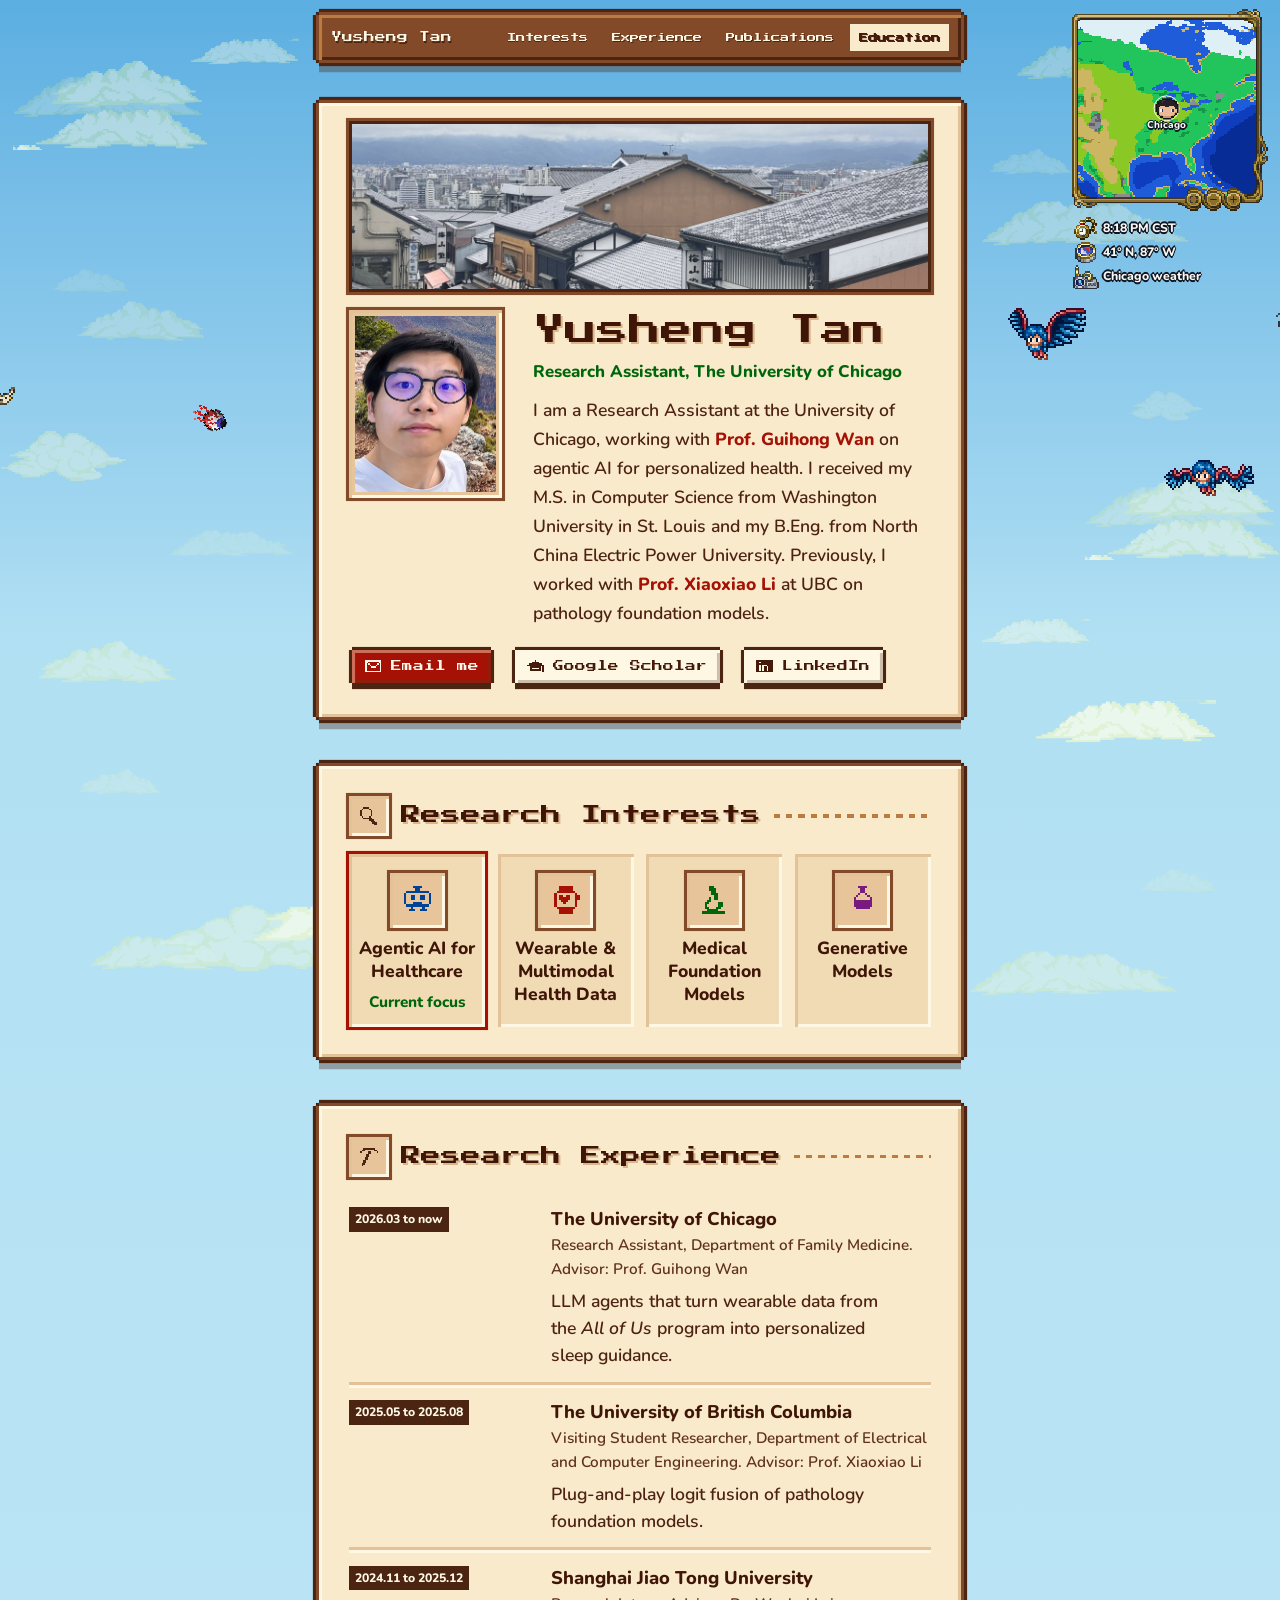
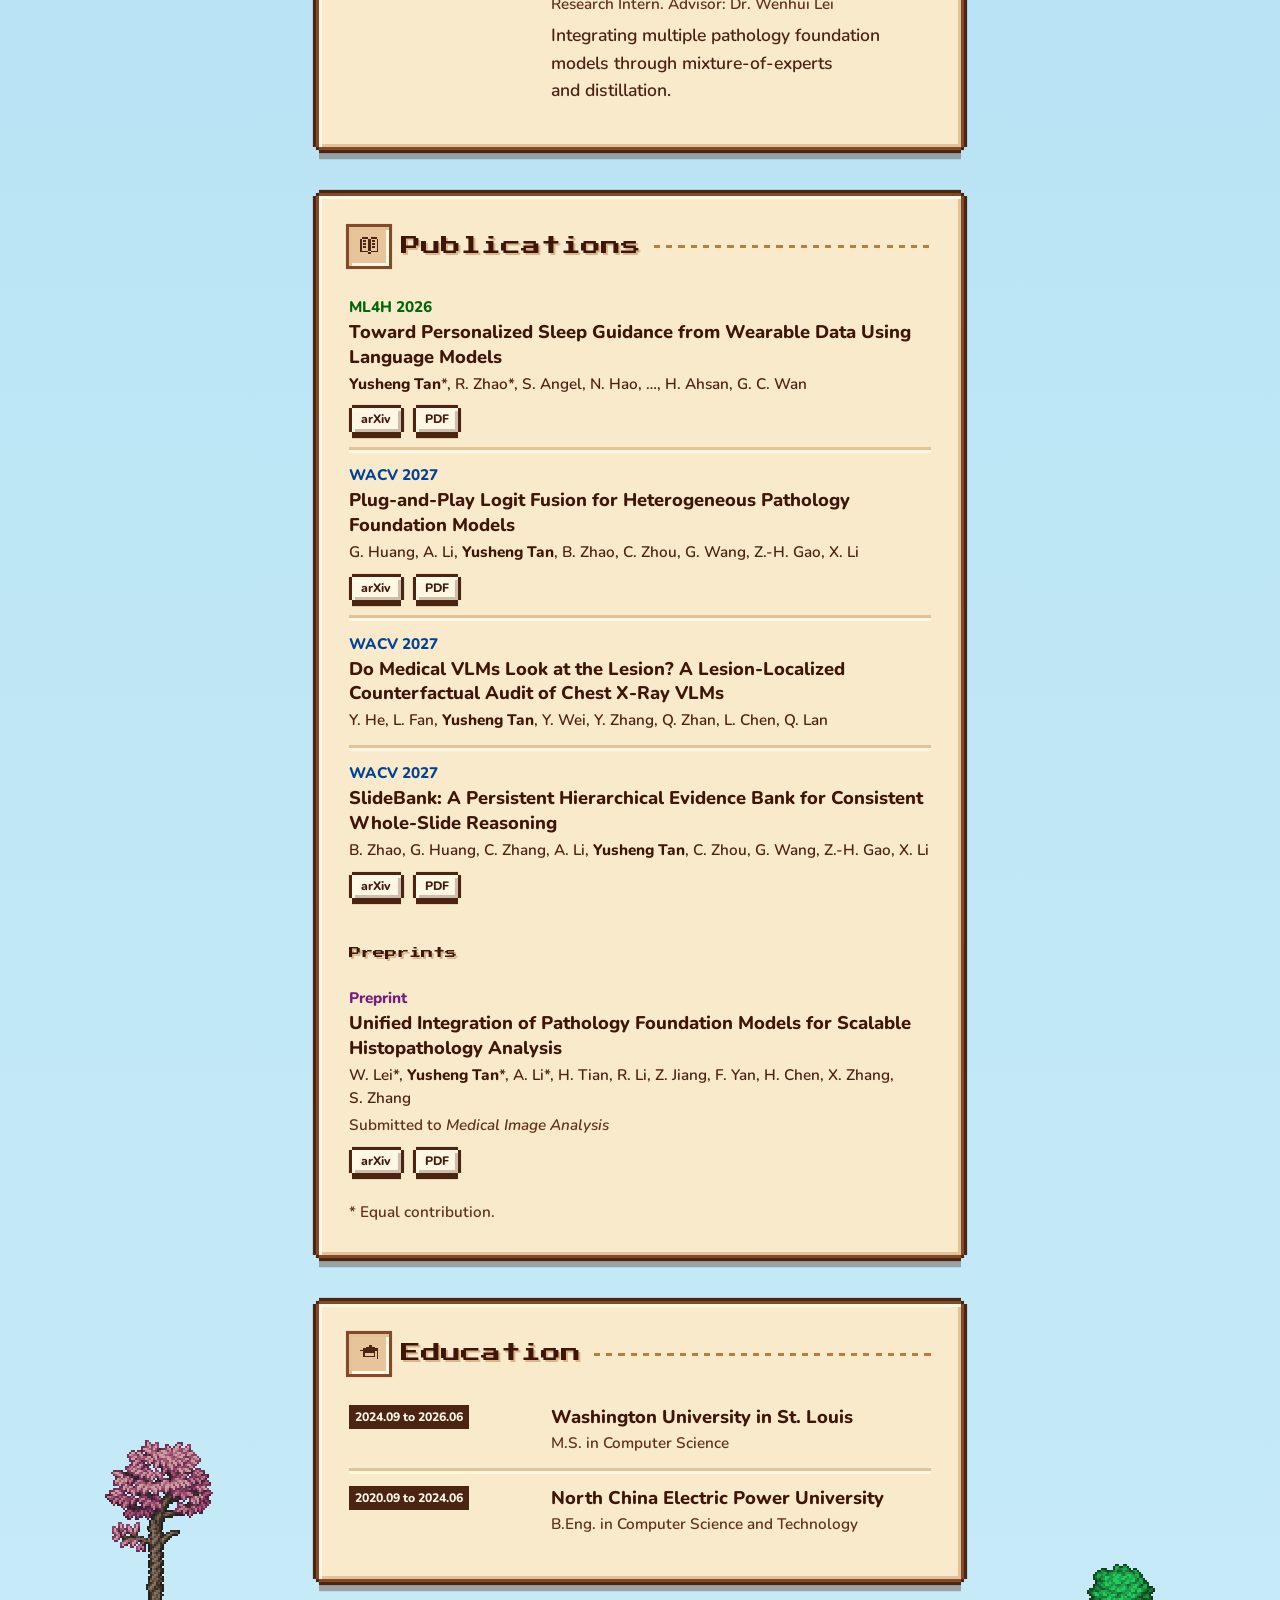
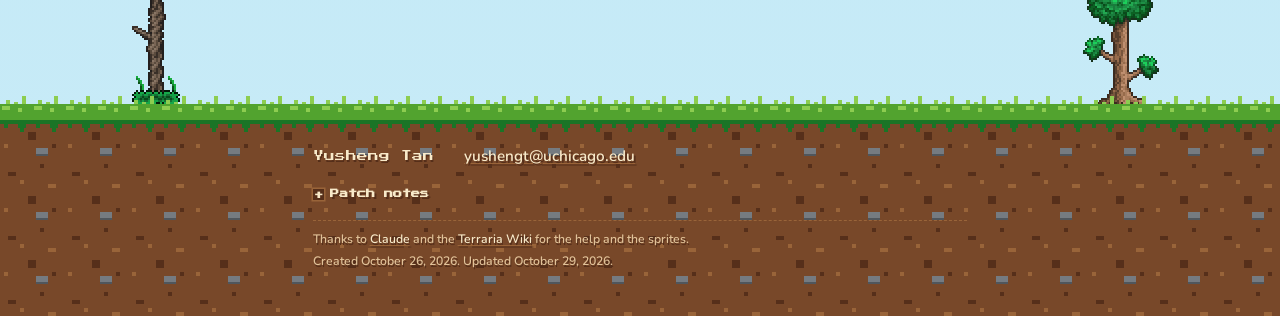
==== index.html @ c88e7954 "Footer: remove the quote Co-Authored-By: Claude Opus 5.5 <noreply@anthropic.com>" ====
<!doctype html>
<html lang="en">
<head>
<meta charset="utf-8">
<meta name="viewport" content="width=device-width, initial-scale=1">
<title>Yusheng Tan</title>
<meta name="description" content="Yusheng Tan builds language-model agents that turn wearable data into personal health guidance.">
<link rel="icon" href="favicon.png">
<link rel="preconnect" href="https://fonts.googleapis.com">
<link rel="preconnect" href="https://fonts.gstatic.com" crossorigin>
<link rel="stylesheet" href="https://fonts.googleapis.com/css2?family=Nunito:ital,wght@0,400;0,600;0,700;0,800;1,400&family=Press+Start+2P&display=swap">
<link rel="stylesheet" href="style.css?v=82b4104c">
<script>
// On desktop the whole page scales with the window so the panels always take about 55% of its
// width, with sky either side. The scale follows the window's real width, not the browser
// zoom: zooming in or out (or Cmd+0) leaves the page looking the same as at 25%. A floor keeps
// body text at least 14 screen pixels on very narrow windows.
(() => {
  const set = () => {
    const w = innerWidth;
    const f = Math.max(0.1, (outerWidth || w) / w);    // the browser zoom, near enough
    const z = w < 768 ? 1 : Math.min(4, Math.max(0.55 * w / 920, 14 / (23 * f)));
    document.documentElement.style.setProperty('--zoom', z.toFixed(3));
  };
  set();
  addEventListener('resize', set);
})();
</script>
</head>
<body>

<div class="sky" aria-hidden="true">
  <img class="cloud far cloud-1" src="img/critters/cloud-3.png?v=4774bd37" width="181" height="44" alt="">
  <img class="cloud far cloud-2" src="img/critters/cloud-6.png?v=4774bd37" width="139" height="44" alt="">
  <img class="cloud far cloud-3" src="img/critters/cloud-1.png?v=4774bd37" width="128" height="42" alt="">
  <img class="cloud far cloud-4" src="img/critters/cloud-5.png?v=4774bd37" width="127" height="52" alt="">
  <img class="cloud far cloud-5" src="img/critters/cloud-4.png?v=4774bd37" width="209" height="47" alt="">
  <img class="cloud far cloud-6" src="img/critters/cloud-3.png?v=4774bd37" width="181" height="44" alt="">
  <img class="cloud far cloud-7" src="img/critters/cloud-6.png?v=4774bd37" width="139" height="44" alt="">
  <img class="cloud far cloud-8" src="img/critters/cloud-1.png?v=4774bd37" width="128" height="42" alt="">
  <img class="cloud near cloud-9" src="img/critters/cloud-2.png?v=4774bd37" width="195" height="90" alt="">
  <img class="cloud near cloud-10" src="img/critters/cloud-7.png?v=4774bd37" width="238" height="72" alt="">
  <img class="cloud near cloud-11" src="img/critters/cloud-4.png?v=4774bd37" width="209" height="47" alt="">
  <img class="cloud near cloud-12" src="img/critters/cloud-1.png?v=4774bd37" width="128" height="42" alt="">
  <img class="cloud near cloud-13" src="img/critters/cloud-5.png?v=4774bd37" width="127" height="52" alt="">
  <img class="cloud near cloud-14" src="img/critters/cloud-2.png?v=4774bd37" width="195" height="90" alt="">
  <img class="cloud near cloud-15" src="img/critters/cloud-6.png?v=4774bd37" width="139" height="44" alt="">
  <img class="cloud near cloud-16" src="img/critters/cloud-3.png?v=4774bd37" width="181" height="44" alt="">
  <img class="cloud near cloud-17" src="img/critters/cloud-7.png?v=4774bd37" width="238" height="72" alt="">
  <img class="cloud near cloud-18" src="img/critters/cloud-4.png?v=4774bd37" width="209" height="47" alt="">
  <img class="tree" src="img/critters/tree-1.png?v=4774bd37" width="108" height="266" alt="" hidden>
  <img class="tree" src="img/critters/tree-2.png?v=4774bd37" width="76" height="142" alt="" hidden>
  <img class="tree" src="img/critters/tree-3.png?v=4774bd37" width="88" height="430" alt="" hidden>
</div>

<canvas class="sky-critters" aria-hidden="true"></canvas>

<header class="hud container">
  <div class="plank">
    <a class="wordmark" href="#">Yusheng Tan</a>
    <nav aria-label="Sections">
      <a href="#research">Interests</a>
      <a href="#experience">Experience</a>
      <a href="#papers">Publications</a>
      <a href="#education">Education</a>
    </nav>
  </div>
</header>

<aside class="status" aria-label="Status, as in Terraria">
  <div class="minimap" data-zoom="2">
    <div class="map-window">
      <div class="map-world">
        <img class="map-tiles" src="img/hud/world.png?v=4774bd37" width="900" height="360" alt="A world map drawn like Terraria's, with Yusheng's head over Chicago">
      </div>
      <span class="map-me"><span class="map-ping" aria-hidden="true"></span><img src="img/hud/head.png?v=4774bd37" width="15" height="14" alt=""><span class="map-name">Chicago</span></span>
    </div>
    <button class="map-open" type="button" aria-haspopup="dialog" aria-label="Open the world map"></button>
    <img class="map-frame" src="img/hud/frame.png?v=4774bd37" width="256" height="264" alt="">
    <button class="map-btn" type="button" data-map="reset" aria-label="Center the map on Chicago"></button>
    <button class="map-btn" type="button" data-map="out" aria-label="Zoom the map out"></button>
    <button class="map-btn" type="button" data-map="in" aria-label="Zoom the map in"></button>
  </div>
  <ul class="info">
      <li><img src="img/hud/watch.png?v=4774bd37" width="30" height="30" alt="Gold Watch"><span data-info="time">Time</span></li>
      <li><img src="img/hud/compass.png?v=4774bd37" width="28" height="28" alt="Compass"><span data-info="place">41° N, 87° W</span></li>
      <li><img src="img/hud/weather-radio.png?v=4774bd37" width="34" height="32" alt="Weather Radio"><span data-info="weather">Chicago weather</span></li>
  </ul>
</aside>

<dialog class="worldmap" aria-label="World map" data-counter="https://count.yushengtan.dpdns.org https://visitor-map.yusheng-tan.workers.dev">
  <div class="wm-view">
    <div class="wm-world"><img src="img/hud/world.png?v=4774bd37" width="900" height="360" draggable="false" alt="The whole world drawn like Terraria's map, with Yusheng's head over Chicago"></div>
    <div class="wm-places"></div>
    <span class="wm-me"><span class="map-ping" aria-hidden="true"></span><img src="img/hud/head.png?v=4774bd37" width="15" height="14" alt="" draggable="false"><span class="map-name">Chicago</span></span>
  </div>
  <p class="wm-total" hidden></p>
  <p class="wm-hint">Scroll or pinch to zoom, drag to move, Esc to close</p>
  <button class="px-btn wm-close" type="button" autofocus>Close</button>
</dialog>

<main class="container">
  <section class="panel hero" aria-labelledby="name">
    <figure class="window">
      <picture>
        <source media="(max-width: 48rem)" srcset="img/kyoto-narrow.jpg" width="1200" height="600">
        <img src="img/kyoto-wide.jpg" width="2400" height="800" alt="Grey tiled rooftops on the slope below Kiyomizu-dera, Kyoto, with the city and clouded mountains behind.">
      </picture>
    </figure>
    <div class="intro">
      <div class="slot slot-portrait">
        <img src="img/avatar.jpg" width="564" height="706" alt="Portrait of Yusheng Tan at Desert View on the South Rim of the Grand Canyon.">
      </div>
      <div class="intro-text">
        <h1 id="name">Yusheng Tan</h1>
        <p class="role">Research Assistant, The University of Chicago</p>
        <p class="lede">I am a Research Assistant at the University of Chicago, working with <a href="https://cwanlab.github.io/">Prof. Guihong Wan</a> on agentic AI for personalized health. I received my M.S. in Computer Science from Washington University in St. Louis and my B.Eng. from North China Electric Power University. Previously, I worked with <a href="https://xxlya.github.io/">Prof. Xiaoxiao Li</a> at UBC on pathology foundation models.</p>
        <div class="actions">
          <a class="px-btn" href="mailto:yushengt@uchicago.edu"><svg class="px-icon" viewBox="0 0 11 8" width="22" height="16" aria-hidden="true" focusable="false" shape-rendering="crispEdges"><rect x="0" y="0" width="11" height="1"/><rect x="0" y="1" width="2" height="1"/><rect x="9" y="1" width="2" height="1"/><rect x="0" y="2" width="1" height="1"/><rect x="2" y="2" width="1" height="1"/><rect x="8" y="2" width="1" height="1"/><rect x="10" y="2" width="1" height="1"/><rect x="0" y="3" width="1" height="1"/><rect x="3" y="3" width="1" height="1"/><rect x="7" y="3" width="1" height="1"/><rect x="10" y="3" width="1" height="1"/><rect x="0" y="4" width="1" height="1"/><rect x="4" y="4" width="3" height="1"/><rect x="10" y="4" width="1" height="1"/><rect x="0" y="5" width="1" height="1"/><rect x="10" y="5" width="1" height="1"/><rect x="0" y="6" width="1" height="1"/><rect x="10" y="6" width="1" height="1"/><rect x="0" y="7" width="11" height="1"/></svg><span>Email me</span></a>
          <a class="px-btn px-btn-2" href="https://scholar.google.com/citations?user=hJhqXd8AAAAJ"><svg class="px-icon" viewBox="0 0 11 8" width="22" height="16" aria-hidden="true" focusable="false" shape-rendering="crispEdges"><rect x="5" y="0" width="1" height="1"/><rect x="3" y="1" width="5" height="1"/><rect x="1" y="2" width="9" height="1"/><rect x="0" y="3" width="11" height="1"/><rect x="2" y="4" width="7" height="1"/><rect x="10" y="4" width="1" height="1"/><rect x="2" y="5" width="1" height="1"/><rect x="8" y="5" width="1" height="1"/><rect x="10" y="5" width="1" height="1"/><rect x="2" y="6" width="7" height="1"/><rect x="10" y="6" width="1" height="1"/><rect x="10" y="7" width="1" height="1"/></svg><span>Google Scholar</span></a>
          <a class="px-btn px-btn-2" href="https://www.linkedin.com/in/yusheng-tan-7840892b7/"><svg class="px-icon" viewBox="0 0 11 8" width="22" height="16" aria-hidden="true" focusable="false" shape-rendering="crispEdges"><rect x="0" y="0" width="11" height="1"/><rect x="0" y="1" width="2" height="1"/><rect x="3" y="1" width="8" height="1"/><rect x="0" y="2" width="11" height="1"/><rect x="0" y="3" width="2" height="1"/><rect x="3" y="3" width="1" height="1"/><rect x="7" y="3" width="4" height="1"/><rect x="0" y="4" width="2" height="1"/><rect x="3" y="4" width="1" height="1"/><rect x="5" y="4" width="2" height="1"/><rect x="8" y="4" width="3" height="1"/><rect x="0" y="5" width="2" height="1"/><rect x="3" y="5" width="1" height="1"/><rect x="5" y="5" width="2" height="1"/><rect x="8" y="5" width="3" height="1"/><rect x="0" y="6" width="2" height="1"/><rect x="3" y="6" width="1" height="1"/><rect x="5" y="6" width="2" height="1"/><rect x="8" y="6" width="3" height="1"/><rect x="0" y="7" width="11" height="1"/></svg><span>LinkedIn</span></a>
        </div>
      </div>
    </div>
  </section>

  <section id="research" class="panel" aria-labelledby="h-research">
      <header class="panel-head">
        <span class="slot slot-sm" aria-hidden="true"><svg class="px-icon" viewBox="0 0 12 12" width="24" height="24" aria-hidden="true" focusable="false" shape-rendering="crispEdges"><rect x="2" y="0" width="4" height="1"/><rect x="1" y="1" width="1" height="1"/><rect x="6" y="1" width="1" height="1"/><rect x="0" y="2" width="1" height="1"/><rect x="7" y="2" width="1" height="1"/><rect x="0" y="3" width="1" height="1"/><rect x="7" y="3" width="1" height="1"/><rect x="0" y="4" width="1" height="1"/><rect x="7" y="4" width="1" height="1"/><rect x="0" y="5" width="1" height="1"/><rect x="7" y="5" width="1" height="1"/><rect x="1" y="6" width="1" height="1"/><rect x="6" y="6" width="1" height="1"/><rect x="2" y="7" width="6" height="1"/><rect x="6" y="8" width="3" height="1"/><rect x="7" y="9" width="3" height="1"/><rect x="8" y="10" width="3" height="1"/><rect x="9" y="11" width="2" height="1"/></svg></span>
        <h2 id="h-research">Research Interests</h2>
      </header>
    <ul class="items">
      <li class="item item-bot">
        <span class="slot slot-item" aria-hidden="true"><svg class="px-icon" viewBox="0 0 12 12" width="36" height="36" aria-hidden="true" focusable="false" shape-rendering="crispEdges"><rect x="4" y="0" width="4" height="1"/><rect x="5" y="1" width="2" height="1"/><rect x="1" y="2" width="10" height="1"/><rect x="0" y="3" width="1" height="1"/><rect x="11" y="3" width="1" height="1"/><rect x="0" y="4" width="1" height="1"/><rect x="3" y="4" width="2" height="1"/><rect x="7" y="4" width="2" height="1"/><rect x="11" y="4" width="1" height="1"/><rect x="0" y="5" width="1" height="1"/><rect x="3" y="5" width="2" height="1"/><rect x="7" y="5" width="2" height="1"/><rect x="11" y="5" width="1" height="1"/><rect x="0" y="6" width="1" height="1"/><rect x="11" y="6" width="1" height="1"/><rect x="0" y="7" width="1" height="1"/><rect x="4" y="7" width="4" height="1"/><rect x="11" y="7" width="1" height="1"/><rect x="1" y="8" width="10" height="1"/><rect x="3" y="9" width="1" height="1"/><rect x="8" y="9" width="1" height="1"/><rect x="2" y="10" width="3" height="1"/><rect x="7" y="10" width="3" height="1"/></svg></span>
        <h3 class="item-name">Agentic AI for Healthcare</h3>
        <p class="badge badge-gold">Current focus</p>
      </li>
      <li class="item item-watch">
        <span class="slot slot-item" aria-hidden="true"><svg class="px-icon" viewBox="0 0 12 12" width="36" height="36" aria-hidden="true" focusable="false" shape-rendering="crispEdges"><rect x="3" y="0" width="6" height="1"/><rect x="3" y="1" width="6" height="1"/><rect x="2" y="2" width="8" height="1"/><rect x="1" y="3" width="1" height="1"/><rect x="10" y="3" width="1" height="1"/><rect x="1" y="4" width="1" height="1"/><rect x="3" y="4" width="2" height="1"/><rect x="6" y="4" width="2" height="1"/><rect x="10" y="4" width="2" height="1"/><rect x="1" y="5" width="1" height="1"/><rect x="3" y="5" width="5" height="1"/><rect x="10" y="5" width="2" height="1"/><rect x="1" y="6" width="1" height="1"/><rect x="4" y="6" width="3" height="1"/><rect x="10" y="6" width="1" height="1"/><rect x="1" y="7" width="1" height="1"/><rect x="5" y="7" width="1" height="1"/><rect x="10" y="7" width="1" height="1"/><rect x="1" y="8" width="1" height="1"/><rect x="10" y="8" width="1" height="1"/><rect x="2" y="9" width="8" height="1"/><rect x="3" y="10" width="6" height="1"/><rect x="3" y="11" width="6" height="1"/></svg></span>
        <h3 class="item-name">Wearable &amp; Multimodal Health Data</h3>
      </li>
      <li class="item item-scope">
        <span class="slot slot-item" aria-hidden="true"><svg class="px-icon" viewBox="0 0 12 12" width="36" height="36" aria-hidden="true" focusable="false" shape-rendering="crispEdges"><rect x="4" y="0" width="2" height="1"/><rect x="4" y="1" width="3" height="1"/><rect x="5" y="2" width="2" height="1"/><rect x="5" y="3" width="3" height="1"/><rect x="6" y="4" width="2" height="1"/><rect x="4" y="5" width="1" height="1"/><rect x="6" y="5" width="2" height="1"/><rect x="3" y="6" width="2" height="1"/><rect x="2" y="7" width="2" height="1"/><rect x="8" y="7" width="2" height="1"/><rect x="2" y="8" width="1" height="1"/><rect x="8" y="8" width="2" height="1"/><rect x="2" y="9" width="2" height="1"/><rect x="7" y="9" width="2" height="1"/><rect x="3" y="10" width="5" height="1"/><rect x="1" y="11" width="10" height="1"/></svg></span>
        <h3 class="item-name">Medical Foundation Models</h3>
      </li>
      <li class="item item-potion">
        <span class="slot slot-item" aria-hidden="true"><svg class="px-icon" viewBox="0 0 12 12" width="36" height="36" aria-hidden="true" focusable="false" shape-rendering="crispEdges"><rect x="4" y="0" width="4" height="1"/><rect x="5" y="1" width="2" height="1"/><rect x="5" y="2" width="2" height="1"/><rect x="4" y="3" width="1" height="1"/><rect x="7" y="3" width="1" height="1"/><rect x="3" y="4" width="1" height="1"/><rect x="8" y="4" width="1" height="1"/><rect x="2" y="5" width="1" height="1"/><rect x="9" y="5" width="1" height="1"/><rect x="2" y="6" width="8" height="1"/><rect x="2" y="7" width="8" height="1"/><rect x="2" y="8" width="8" height="1"/><rect x="3" y="9" width="6" height="1"/></svg></span>
        <h3 class="item-name">Generative Models</h3>
      </li>
    </ul>
  </section>

  <section id="experience" class="panel" aria-labelledby="h-experience">
      <header class="panel-head">
        <span class="slot slot-sm" aria-hidden="true"><svg class="px-icon" viewBox="0 0 12 12" width="24" height="24" aria-hidden="true" focusable="false" shape-rendering="crispEdges"><rect x="2" y="0" width="8" height="1"/><rect x="1" y="1" width="2" height="1"/><rect x="9" y="1" width="2" height="1"/><rect x="0" y="2" width="1" height="1"/><rect x="5" y="2" width="2" height="1"/><rect x="11" y="2" width="1" height="1"/><rect x="5" y="3" width="2" height="1"/><rect x="4" y="4" width="2" height="1"/><rect x="4" y="5" width="2" height="1"/><rect x="3" y="6" width="2" height="1"/><rect x="3" y="7" width="2" height="1"/><rect x="2" y="8" width="2" height="1"/><rect x="2" y="9" width="2" height="1"/><rect x="1" y="10" width="2" height="1"/><rect x="1" y="11" width="1" height="1"/></svg></span>
        <h2 id="h-experience">Research Experience</h2>
      </header>
    <ol class="list">
          <li class="row row-dated">
            <p class="tag num">2026.03 to now</p>
            <div>
              <p class="place">The University of Chicago</p>
              <p class="post">Research Assistant, Department of Family Medicine. Advisor: Prof. Guihong Wan</p>
              <p class="desc">LLM agents that turn wearable data from the <i>All of Us</i> program into personalized sleep guidance.</p>
            </div>
          </li>
          <li class="row row-dated">
            <p class="tag num">2025.05 to 2025.08</p>
            <div>
              <p class="place">The University of British Columbia</p>
              <p class="post">Visiting Student Researcher, Department of Electrical and Computer Engineering. Advisor: Prof. Xiaoxiao Li</p>
              <p class="desc">Plug-and-play logit fusion of pathology foundation models.</p>
            </div>
          </li>
          <li class="row row-dated">
            <p class="tag num">2024.11 to 2025.12</p>
            <div>
              <p class="place">Shanghai Jiao Tong University</p>
              <p class="post">Research Intern. Advisor: Dr. Wenhui Lei</p>
              <p class="desc">Integrating multiple pathology foundation models through mixture-of-experts and distillation.</p>
            </div>
          </li>
    </ol>
  </section>

  <section id="papers" class="panel" aria-labelledby="h-papers">
      <header class="panel-head">
        <span class="slot slot-sm" aria-hidden="true"><svg class="px-icon" viewBox="0 0 12 12" width="24" height="24" aria-hidden="true" focusable="false" shape-rendering="crispEdges"><rect x="1" y="0" width="4" height="1"/><rect x="7" y="0" width="4" height="1"/><rect x="0" y="1" width="1" height="1"/><rect x="5" y="1" width="2" height="1"/><rect x="11" y="1" width="1" height="1"/><rect x="0" y="2" width="1" height="1"/><rect x="2" y="2" width="2" height="1"/><rect x="5" y="2" width="2" height="1"/><rect x="8" y="2" width="2" height="1"/><rect x="11" y="2" width="1" height="1"/><rect x="0" y="3" width="1" height="1"/><rect x="5" y="3" width="2" height="1"/><rect x="11" y="3" width="1" height="1"/><rect x="0" y="4" width="1" height="1"/><rect x="2" y="4" width="2" height="1"/><rect x="5" y="4" width="2" height="1"/><rect x="8" y="4" width="2" height="1"/><rect x="11" y="4" width="1" height="1"/><rect x="0" y="5" width="1" height="1"/><rect x="5" y="5" width="2" height="1"/><rect x="11" y="5" width="1" height="1"/><rect x="0" y="6" width="1" height="1"/><rect x="2" y="6" width="2" height="1"/><rect x="5" y="6" width="2" height="1"/><rect x="8" y="6" width="2" height="1"/><rect x="11" y="6" width="1" height="1"/><rect x="0" y="7" width="1" height="1"/><rect x="5" y="7" width="2" height="1"/><rect x="11" y="7" width="1" height="1"/><rect x="0" y="8" width="1" height="1"/><rect x="5" y="8" width="2" height="1"/><rect x="11" y="8" width="1" height="1"/><rect x="0" y="9" width="5" height="1"/><rect x="7" y="9" width="5" height="1"/><rect x="5" y="10" width="2" height="1"/></svg></span>
        <h2 id="h-papers">Publications</h2>
      </header>
    <ol class="list">
          <li class="row">
            <p class="badge badge-green">ML4H 2026</p>
            <a class="pub-title" href="https://arxiv.org/abs/2609.22463">Toward Personalized Sleep Guidance from Wearable Data Using Language Models</a>
            <p class="authors"><b>Yusheng Tan</b>*, R. Zhao*, S. Angel, N. Hao, …, H. Ahsan, G. C. Wan</p>
            <p class="links"><a class="px-btn px-btn-sm px-btn-2" href="https://arxiv.org/abs/2609.22463">arXiv</a><a class="px-btn px-btn-sm px-btn-2" href="https://arxiv.org/pdf/2609.22463">PDF</a></p>
          </li>
          <li class="row">
            <p class="badge badge-blue">WACV 2027</p>
            <a class="pub-title" href="https://arxiv.org/abs/2604.07779">Plug-and-Play Logit Fusion for Heterogeneous Pathology Foundation Models</a>
            <p class="authors">G. Huang, A. Li, <b>Yusheng Tan</b>, B. Zhao, C. Zhou, G. Wang, Z.-H. Gao, X. Li</p>
            <p class="links"><a class="px-btn px-btn-sm px-btn-2" href="https://arxiv.org/abs/2604.07779">arXiv</a><a class="px-btn px-btn-sm px-btn-2" href="https://arxiv.org/pdf/2604.07779">PDF</a></p>
          </li>
          <li class="row">
            <p class="badge badge-blue">WACV 2027</p>
            <span class="pub-title">Do Medical VLMs Look at the Lesion? A Lesion-Localized Counterfactual Audit of Chest X-Ray VLMs</span>
            <p class="authors">Y. He, L. Fan, <b>Yusheng Tan</b>, Y. Wei, Y. Zhang, Q. Zhan, L. Chen, Q. Lan</p>
          </li>
          <li class="row">
            <p class="badge badge-blue">WACV 2027</p>
            <a class="pub-title" href="https://arxiv.org/abs/2609.00342">SlideBank: A Persistent Hierarchical Evidence Bank for Consistent Whole-Slide Reasoning</a>
            <p class="authors">B. Zhao, G. Huang, C. Zhang, A. Li, <b>Yusheng Tan</b>, C. Zhou, G. Wang, Z.-H. Gao, X. Li</p>
            <p class="links"><a class="px-btn px-btn-sm px-btn-2" href="https://arxiv.org/abs/2609.00342">arXiv</a><a class="px-btn px-btn-sm px-btn-2" href="https://arxiv.org/pdf/2609.00342">PDF</a></p>
          </li>
    </ol>
    <h3 class="subhead">Preprints</h3>
    <ol class="list">
          <li class="row">
            <p class="badge badge-grey">Preprint</p>
            <a class="pub-title" href="https://arxiv.org/abs/2503.00736">Unified Integration of Pathology Foundation Models for Scalable Histopathology Analysis</a>
            <p class="authors">W. Lei*, <b>Yusheng Tan</b>*, A. Li*, H. Tian, R. Li, Z. Jiang, F. Yan, H. Chen, X. Zhang, S. Zhang</p>
            <p class="venue-note">Submitted to <i>Medical Image Analysis</i></p>
            <p class="links"><a class="px-btn px-btn-sm px-btn-2" href="https://arxiv.org/abs/2503.00736">arXiv</a><a class="px-btn px-btn-sm px-btn-2" href="https://arxiv.org/pdf/2503.00736">PDF</a></p>
          </li>
    </ol>
    <p class="note">* Equal contribution.</p>
  </section>

  <section id="education" class="panel" aria-labelledby="h-education">
      <header class="panel-head">
        <span class="slot slot-sm" aria-hidden="true"><svg class="px-icon" viewBox="0 0 12 12" width="24" height="24" aria-hidden="true" focusable="false" shape-rendering="crispEdges"><rect x="6" y="0" width="2" height="1"/><rect x="4" y="1" width="6" height="1"/><rect x="2" y="2" width="10" height="1"/><rect x="0" y="3" width="12" height="1"/><rect x="2" y="4" width="8" height="1"/><rect x="11" y="4" width="1" height="1"/><rect x="2" y="5" width="1" height="1"/><rect x="9" y="5" width="1" height="1"/><rect x="11" y="5" width="1" height="1"/><rect x="2" y="6" width="1" height="1"/><rect x="9" y="6" width="1" height="1"/><rect x="11" y="6" width="1" height="1"/><rect x="2" y="7" width="8" height="1"/><rect x="11" y="7" width="1" height="1"/><rect x="11" y="8" width="1" height="1"/></svg></span>
        <h2 id="h-education">Education</h2>
      </header>
    <ol class="list">
          <li class="row row-dated">
            <p class="tag num">2024.09 to 2026.06</p>
            <div>
              <p class="place">Washington University in St. Louis</p>
              <p class="post">M.S. in Computer Science</p>
            </div>
          </li>
          <li class="row row-dated">
            <p class="tag num">2020.09 to 2024.06</p>
            <div>
              <p class="place">North China Electric Power University</p>
              <p class="post">B.Eng. in Computer Science and Technology</p>
            </div>
          </li>
    </ol>
  </section>
</main>

<footer class="ground">
  <svg class="terrain" width="100%" height="100%" aria-hidden="true" focusable="false" shape-rendering="crispEdges">
    <defs>
      <pattern id="grass" width="16" height="20" patternUnits="userSpaceOnUse" patternTransform="scale(2)">
        <rect class="t-grass" x="0" y="4" width="16" height="10"/>
        <rect class="t-grass-light" x="3" y="2" width="2" height="2"/><rect class="t-grass-light" x="11" y="0" width="2" height="4"/><rect class="t-grass-light" x="7" y="3" width="2" height="1"/>
        <rect class="t-grass-light" x="1" y="5" width="4" height="2"/><rect class="t-grass-light" x="9" y="6" width="2" height="2"/>
        <rect class="t-grass-dark" x="0" y="12" width="16" height="2"/>
        <rect class="t-grass-dark" x="2" y="14" width="2" height="2"/><rect class="t-grass-dark" x="9" y="14" width="4" height="2"/><rect class="t-grass-dark" x="10" y="16" width="2" height="2"/>
      </pattern>
      <pattern id="dirt" width="32" height="32" patternUnits="userSpaceOnUse" patternTransform="scale(2)">
        <rect class="t-dirt" x="0" y="0" width="32" height="32"/>
        <rect class="t-dirt-dark" x="4" y="6" width="4" height="2"/><rect class="t-dirt-dark" x="20" y="2" width="2" height="2"/><rect class="t-dirt-dark" x="14" y="18" width="4" height="4"/><rect class="t-dirt-dark" x="26" y="24" width="2" height="2"/>
        <rect class="t-dirt-light" x="10" y="10" width="2" height="2"/><rect class="t-dirt-light" x="24" y="12" width="4" height="2"/><rect class="t-dirt-light" x="2" y="24" width="2" height="2"/>
        <rect class="t-stone" x="18" y="26" width="6" height="4"/><rect class="t-stone-dark" x="18" y="29" width="6" height="1"/>
      </pattern>
    </defs>
    <rect y="28" width="100%" height="100%" fill="url(#dirt)"/>
    <rect width="100%" height="40" fill="url(#grass)"/>
  </svg>
  <canvas class="ground-critters" aria-hidden="true"></canvas>
  <div class="ground-text container">
    <p class="foot-name">Yusheng Tan</p>
    <p><a href="mailto:yushengt@uchicago.edu">yushengt@uchicago.edu</a></p>
    <details class="patch-notes">
      <summary>Patch notes</summary>
      <div class="patches">
        <section class="patch">
          <h3>The Map Update</h3>
          <p class="patch-date"><span class="patch-ver">v1.2</span> October 28, 2026</p>
          <ul>
            <li>A Terraria minimap in the top-right corner: the world drawn in the game’s tiles, with Chicago marked.</li>
            <li>Click it or press M for the full map. Drag to move, scroll or pinch to zoom.</li>
            <li>Coins mark visits by region, copper to silver, gold and platinum as the count grows, now counted from mainland China too.</li>
            <li>A Gold Watch, Compass and Weather Radio read Chicago’s time, place and weather.</li>
            <li>Smoother scrolling: the critters are drawn at sprite size, about a quarter of the work each frame.</li>
            <li>A LinkedIn button.</li>
          </ul>
        </section>
        <section class="patch">
          <h3>The Critter Update</h3>
          <p class="patch-date"><span class="patch-ver">v1.1</span> October 27, 2026</p>
          <ul>
            <li>Terraria’s own sprites. Two harpies and a demon eye roam the side sky; birds, a blue jay, a cardinal, butterflies, a dragonfly and a pixie fly across.</li>
            <li>On the grass: the Merchant, the Traveling Merchant, a green slime, a bunny, a cat, a dog, a duck, a squirrel, a turtle and a snail. Tap the ground and the nearest one hops with a heart.</li>
            <li>Terraria clouds and trees in the sky beside the panels.</li>
            <li>The same layout at any window size or browser zoom.</li>
          </ul>
        </section>
        <section class="patch">
          <h3>Launch</h3>
          <p class="patch-date"><span class="patch-ver">v1.0</span> October 26, 2026</p>
          <ul>
            <li>A pixel-game homepage: parchment panels in wood frames, research interests as inventory items, papers with rarity-coloured badges, and a grass and dirt footer.</li>
          </ul>
        </section>
      </div>
    </details>
    <div class="foot-meta">
      <p>Thanks to <a href="https://claude.ai">Claude</a> and the <a href="https://terraria.wiki.gg/">Terraria Wiki</a> for the help and the sprites.</p>
      <p class="foot-dates"><span>Created October 26, 2026.</span> <span>Updated October 29, 2026.</span></p>
    </div>
  </div>
</footer>

<script>
// mark the section currently on screen in the top bar
(() => {
  const links = [...document.querySelectorAll('.plank nav a[href^="#"]')];
  const map = new Map(links.map((a) => [a.getAttribute('href').slice(1), a]));
  const io = new IntersectionObserver((entries) => {
    for (const e of entries) {
      if (!e.isIntersecting) continue;
      links.forEach((a) => a.removeAttribute('aria-current'));
      const a = map.get(e.target.id);
      if (a) a.setAttribute('aria-current', 'true');
    }
  }, { rootMargin: '-30% 0px -60% 0px' });
  map.forEach((_, id) => { const el = document.getElementById(id); if (el) io.observe(el); });

  // phones: hide the top bar while scrolling down, show it again on the way up
  const hud = document.querySelector('.hud');
  const phone = matchMedia('(max-width: 48rem)');
  let lastY = scrollY, jumping = false, settle;
  addEventListener('scroll', () => {
    const y = scrollY;
    if (jumping) {
      // a nav jump is still scrolling: keep the bar out of the way, then bring it back once it stops
      clearTimeout(settle);
      settle = setTimeout(() => { jumping = false; lastY = scrollY; hud.classList.remove('is-hidden'); }, 160);
      return;
    }
    if (!phone.matches || y < 120) hud.classList.remove('is-hidden');
    else if (y > lastY + 6) hud.classList.add('is-hidden');
    else if (y < lastY - 6) hud.classList.remove('is-hidden');
    lastY = y;
  }, { passive: true });
  links.forEach((a) => a.addEventListener('click', () => { jumping = true; clearTimeout(settle); settle = setTimeout(() => { jumping = false; hud.classList.remove('is-hidden'); }, 1200); }));
})();
</script>
<script src="critters.js?v=2699c8f6" data-v="4774bd37" defer></script>
<script src="hud.js?v=e09d003b" defer></script>
</body>
</html>
---- style.css ----
/* Hallmark · shape: game menu, wood-framed parchment panels over a pixel sky, ground strip footer · genre: playful · theme: custom (by request: Stardew Valley and Terraria) · job: hire · idea: "An academic page laid out like a farm-sim game menu: parchment panels in wood frames, inventory slots, rarity badges, and grass and dirt underfoot" · vibe: "cozy pixel farm sim, warm wood, clear sky"
 * paper: oklch(88% 0.055 225) daytime sky · accent: oklch(50% 0.17 30) barn red · display: Press Start 2P (by request, 8-bit for headings) · body: Nunito semibold (rounded, warm, by request) · hero: Kyoto banner in a framed window, portrait in an inventory slot, name, bio and two pixel buttons · nav: wood plank with pixel tabs · footer: Terraria-style grass and dirt strip · imagery: photographs (the owner's two) · signature: wood-framed parchment panels with notched pixel corners
 * axes: mid/pixel/chromatic-red · posture: committed · contrast: pass · fold: pass · v2.0.0 */
/* Hallmark · pre-emit critique: P4 H4 E4 S5 R3 V5 · weakest: R, the game frame is decoration by design; kept frames to panels and buttons, text stays plain on parchment */
/* Hallmark · answered F4 · both actions are Stardew-style pixel buttons by request; Email is red, Scholar is parchment so the primary still reads first */
/* Hallmark · dismissed 40 · body ink is never set on the sky; every line of text sits on parchment, wood or dirt, each with its own ink */
/* Hallmark · dismissed 58 · the count includes the footer's patch notes, which stay closed until opened; the page as shown is under 450 words */
@import url("./tokens.css?v=254463ca");
@import url("./base.css?v=e9862c24");

/* no sideways bounce or swipe: the page only scrolls up and down */
html, body { overscroll-behavior-x: none; }
html { scroll-padding-top: calc((var(--hud-h) + var(--space-lg)) * var(--zoom, 1)); scroll-behavior: smooth; }
/* the panels' design width; the head script scales the page so they fill about 55% of the window */
:root { --hud-h: 88px; --container: 920px; }
body {
  background: linear-gradient(var(--color-sky-top), var(--color-paper) 640px, var(--color-paper-2));
  background-color: var(--color-paper);
  font-size: var(--text-md);
  font-weight: 600;
  line-height: 1.55;
  -webkit-font-smoothing: antialiased;
  position: relative;
}

/* ── pixel frame: wood band, dark outer step, notched corners ── */
.panel, .plank {
  box-shadow:
    0 calc(-1 * var(--px)) 0 0 var(--color-wood),
    0 var(--px) 0 0 var(--color-wood),
    calc(-1 * var(--px)) 0 0 0 var(--color-wood),
    var(--px) 0 0 0 var(--color-wood),
    0 calc(-2 * var(--px)) 0 0 var(--color-wood-dark),
    0 calc(2 * var(--px)) 0 0 var(--color-wood-dark),
    calc(-2 * var(--px)) 0 0 0 var(--color-wood-dark),
    calc(2 * var(--px)) 0 0 0 var(--color-wood-dark),
    calc(-1 * var(--px)) calc(-1 * var(--px)) 0 0 var(--color-wood-dark),
    var(--px) calc(-1 * var(--px)) 0 0 var(--color-wood-dark),
    calc(-1 * var(--px)) var(--px) 0 0 var(--color-wood-dark),
    var(--px) var(--px) 0 0 var(--color-wood-dark),
    0 calc(4 * var(--px)) 0 0 color-mix(in oklab, var(--color-wood-dark) 35%, transparent),
    inset var(--px) var(--px) 0 0 var(--panel-hi),
    inset calc(-1 * var(--px)) calc(-1 * var(--px)) 0 0 var(--panel-lo);
}

/* ── sky ── */
.sky { position: absolute; inset: 0; overflow: clip; pointer-events: none; z-index: 0; }
/* Terraria's sky clouds, layered by distance as in the game: far ones small, pale and slow,
   near ones full size and quicker; gathered on both sides of the upper page */
.cloud { position: absolute; image-rendering: pixelated; }
.cloud.far { scale: 0.6; opacity: 0.55; animation-name: drift-far; }
.cloud-1 { top: 30px; left: 12%; animation: drift-far 163s linear infinite alternate; }
.cloud-2 { top: 140px; right: 14%; animation: drift-far 176s linear infinite alternate-reverse; }
.cloud-3 { top: 260px; left: 2%; animation: drift-far 189s linear infinite alternate; }
.cloud-4 { top: 380px; right: 4%; animation: drift-far 202s linear infinite alternate-reverse; }
.cloud-5 { top: 520px; left: 10%; animation: drift-far 215s linear infinite alternate; }
.cloud-6 { top: 610px; right: 12%; animation: drift-far 228s linear infinite alternate-reverse; }
.cloud-7 { top: 760px; left: 4%; animation: drift-far 241s linear infinite alternate; }
.cloud-8 { top: 860px; right: 3%; animation: drift-far 254s linear infinite alternate-reverse; }
.cloud-9 { top: 60px; left: 1%; animation: drift 133s linear infinite alternate; }
.cloud-10 { top: 10px; right: 2%; animation: drift 140s linear infinite alternate-reverse; }
.cloud-11 { top: 200px; right: 7%; animation: drift 147s linear infinite alternate; }
.cloud-12 { top: 300px; left: 6%; animation: drift 154s linear infinite alternate-reverse; }
.cloud-13 { top: 430px; left: 0%; animation: drift 161s linear infinite alternate; }
.cloud-14 { top: 470px; right: 0%; animation: drift 168s linear infinite alternate-reverse; }
.cloud-15 { top: 640px; left: 3%; animation: drift 175s linear infinite alternate; }
.cloud-16 { top: 700px; right: 5%; animation: drift 182s linear infinite alternate-reverse; }
.cloud-17 { top: 900px; left: 7%; animation: drift 189s linear infinite alternate; }
.cloud-18 { top: 950px; right: 8%; animation: drift 196s linear infinite alternate-reverse; }
/* Terraria's own trees (cherry, forest, tall forest; from the wiki) standing on the grass behind
   the panels; the script sets their size and place */
.tree { position: absolute; image-rendering: pixelated; }
@keyframes drift { from { translate: -60px 0; } to { translate: 60px 0; } }
@keyframes drift-far { from { translate: -25px 0; } to { translate: 25px 0; } }
@media (prefers-reduced-motion: reduce) { .cloud { animation: none; } }
/* critters fly behind the panels on wide screens; on phones they come over the page only when tapped */
.sky-critters { position: fixed; inset: 0; z-index: 0; pointer-events: none; }
.sky-critters, .ground-critters { image-rendering: pixelated; }
.ground-critters { position: absolute; left: 0; bottom: calc(100% - 10px); z-index: 1; pointer-events: none; }

.hud, main, .ground { position: relative; z-index: 1; }
/* page-wide scale on wide screens, set from the window width in the head */
.hud, main, .ground-text { zoom: var(--zoom, 1); }
/* the top bar stays on screen so every section is one click away */
.hud { position: sticky; top: 0; z-index: var(--z-sticky-nav); }

/* ── top bar: wood plank ── */
.hud { padding-top: var(--space-sm); }
.plank {
  --panel-hi: var(--color-wood-light);
  --panel-lo: var(--color-wood-dark);
  display: flex;
  flex-wrap: wrap;
  align-items: center;
  justify-content: space-between;
  gap: var(--space-sm) var(--space-lg);
  margin: calc(2 * var(--px));
  padding: var(--space-sm) var(--space-md);
  background: var(--color-wood);
}
.wordmark {
  font-family: var(--font-display);
  font-size: 0.875rem;
  font-weight: 400;
  color: var(--color-parchment-hi);
  text-decoration: none;
  text-shadow: 2px 2px 0 var(--color-wood-dark);
  white-space: nowrap;
  transition: color var(--dur-micro) var(--ease-out);
}
.wordmark:hover { color: var(--color-parchment-hi); }
.wordmark:active { color: var(--color-parchment-lo); }
.plank nav { display: flex; flex-wrap: wrap; gap: var(--space-xs); }
.plank nav a {
  padding: var(--space-xs) var(--space-sm);
  font-family: var(--font-display);
  font-size: 0.75rem;
  font-weight: 400;
  color: var(--color-parchment-hi);
  text-shadow: 1px 1px 0 var(--color-wood-dark);
  text-decoration: none;
  transition: background-color var(--dur-micro) var(--ease-out), color var(--dur-micro) var(--ease-out);
}
.plank nav a:hover { background: var(--color-parchment); color: var(--color-parchment-ink); }
.plank nav a:active { background: var(--color-parchment-lo); color: var(--color-parchment-ink); }
.plank nav a[aria-current="true"] { background: var(--color-parchment); color: var(--color-parchment-ink); }

/* ── panels ── */
main { display: grid; grid-template-columns: minmax(0, 1fr); gap: calc(var(--space-xl) + 2 * var(--px)); padding-block: var(--space-xl) var(--space-4xl); }
.panel {
  --panel-hi: var(--color-parchment-hi);
  --panel-lo: var(--color-parchment-lo);
  min-width: 0;
  margin: calc(2 * var(--px));
  padding: var(--space-xl);
  background: var(--color-parchment);
  color: var(--color-ink);
}
.hero { padding-top: var(--space-lg); }
.panel-head { display: flex; align-items: center; gap: var(--space-md); margin-bottom: var(--space-lg); }
h2 {
  font-size: 1.625rem;
  font-weight: 400;
  line-height: 1.5;
  color: var(--color-ink);
  text-shadow: 2px 2px 0 var(--color-shadow);
}
.panel-head::after {
  content: "";
  flex: 1;
  height: var(--px);
  align-self: center;
  background: repeating-linear-gradient(90deg, var(--color-wood-light) 0 calc(2 * var(--px)), transparent calc(2 * var(--px)) calc(4 * var(--px)));
}

/* inventory slot */
.slot {
  display: grid;
  place-items: center;
  background: var(--color-slot);
  box-shadow:
    inset var(--px) var(--px) 0 0 var(--color-parchment-lo),
    inset calc(-1 * var(--px)) calc(-1 * var(--px)) 0 0 var(--color-parchment-hi),
    0 0 0 var(--px) var(--color-wood);
}
.slot-sm { width: 52px; height: 52px; flex: none; color: var(--color-wood-dark); }
.px-icon { flex: none; fill: currentColor; }

/* ── hero ── */
.window {
  margin: 0 0 var(--space-lg);
  padding: var(--px);
  background: var(--color-wood-dark);
  box-shadow: 0 0 0 var(--px) var(--color-wood);
}
/* fixed ratio: the photo scales, it never re-crops */
.window img { width: 100%; height: auto; aspect-ratio: 7 / 2; object-fit: cover; object-position: 50% 55%; }

.intro { display: grid; grid-template-columns: 200px minmax(0, 1fr); gap: var(--space-xl); align-items: start; }
.slot-portrait { padding: calc(2 * var(--px)); }
.intro { margin-top: 0; }
.slot-portrait img { width: 100%; aspect-ratio: 4 / 5; object-fit: cover; }
.intro-text { min-width: 0; }
/* three buttons need more than the text column: on wide screens the row runs under the portrait too */
@media (min-width: 48.0625rem) {
  .intro { row-gap: 0; }
  .intro-text { display: contents; }
  .slot-portrait { grid-row: 1 / span 3; }
  .intro h1, .intro .role, .intro .lede { grid-column: 2; }
  .intro .actions { grid-column: 1 / -1; }
}
h1 {
  font-size: clamp(1.375rem, 2.6vw + 0.5rem, 2.875rem);
  font-weight: 400;
  line-height: 1.3;
  color: var(--color-ink);
  text-shadow: 3px 3px 0 var(--color-shadow);
}
.role { margin-top: var(--space-sm); font-size: 1.375rem; font-weight: 800; line-height: 1.4; color: var(--color-r-green); }
.lede { margin-top: var(--space-md); max-width: 64ch; color: var(--color-ink-2); line-height: 1.65; }
.lede a, .prose a {
  color: var(--color-accent);
  font-weight: 800;
  text-decoration: none;
  transition: color var(--dur-micro) var(--ease-out);
}
.lede a:hover, .prose a:hover { color: var(--color-wood-dark); }
.lede a:active, .prose a:active { color: var(--color-ink); }
.actions { display: flex; flex-wrap: wrap; gap: var(--space-md) var(--space-lg); margin-top: var(--space-lg); }

/* ── pixel buttons ── */
.px-btn {
  --fill: var(--color-accent);
  --ink: var(--color-accent-ink);
  display: inline-flex;
  align-items: center;
  gap: var(--space-sm);
  margin: var(--px);
  padding: var(--space-sm) var(--space-md);
  background: var(--fill);
  color: var(--ink);
  font-family: var(--font-display);
  font-size: 0.875rem;
  font-weight: 400;
  line-height: 1.4;
  text-decoration: none;
  box-shadow:
    0 calc(-1 * var(--px)) 0 0 var(--color-wood-dark),
    0 var(--px) 0 0 var(--color-wood-dark),
    calc(-1 * var(--px)) 0 0 0 var(--color-wood-dark),
    var(--px) 0 0 0 var(--color-wood-dark),
    0 calc(2 * var(--px)) 0 0 var(--color-wood-dark),
    inset var(--px) var(--px) 0 0 color-mix(in oklab, var(--fill) 65%, var(--color-parchment-hi)),
    inset calc(-1 * var(--px)) calc(-1 * var(--px)) 0 0 color-mix(in oklab, var(--fill) 75%, var(--color-wood-dark));
  transition: transform var(--dur-micro) var(--ease-out), filter var(--dur-micro) var(--ease-out);
}
.px-btn-2 { --fill: var(--color-parchment-hi); --ink: var(--color-parchment-ink); }
.px-btn:hover { transform: translateY(-2px); filter: brightness(1.06); }
.px-btn:active { transform: translateY(var(--px)); filter: none; }
.px-btn:focus-visible { outline: 2px solid var(--color-focus); outline-offset: calc(2 * var(--px)); }
.px-btn-sm { gap: var(--space-xs); padding: var(--space-2xs) var(--space-sm); font-family: var(--font-body); font-size: var(--text-xs); font-weight: 800; }

/* ── research interests: inventory item cards ── */
.items { list-style: none; margin: 0; padding: 0; display: grid; grid-template-columns: repeat(4, minmax(0, 1fr)); gap: var(--space-md); }
.item {
  display: grid;
  justify-items: center;
  align-content: start;
  gap: var(--space-sm);
  padding: var(--space-lg) var(--space-sm) var(--space-md);
  text-align: center;
  background: var(--color-parchment-2);
  box-shadow:
    inset var(--px) var(--px) 0 0 var(--color-parchment-lo),
    inset calc(-1 * var(--px)) calc(-1 * var(--px)) 0 0 var(--color-parchment-hi);
}
.slot-item { width: 72px; height: 72px; color: var(--item); }
.item-bot { --item: var(--color-r-blue); }
.item-watch { --item: var(--color-accent); }
.item-scope { --item: var(--color-r-green); }
.item-potion { --item: var(--color-r-purple); }
.item-bot {
  box-shadow:
    inset var(--px) var(--px) 0 0 var(--color-parchment-lo),
    inset calc(-1 * var(--px)) calc(-1 * var(--px)) 0 0 var(--color-parchment-hi),
    0 0 0 var(--px) var(--color-accent);
}
.item-name { font-family: var(--font-body); font-size: var(--text-md); font-weight: 800; line-height: 1.3; color: var(--color-ink); }
.badge-gold { --badge: var(--color-r-green); margin: 0; }


/* ── lists: inset rows ── */
.prose { display: grid; gap: var(--space-md); max-width: 68ch; color: var(--color-ink-2); }
.list { list-style: none; margin: 0; padding: 0; display: grid; }
/* entries split by a Stardew tooltip divider: dark line over a light line */
.row { padding: var(--space-md) 0; }
.row + .row {
  padding-top: calc(var(--space-md) + 2 * var(--px));
  box-shadow: inset 0 var(--px) 0 0 var(--color-parchment-lo), inset 0 calc(2 * var(--px)) 0 0 var(--color-parchment-hi);
}
.row-dated { display: grid; grid-template-columns: 240px minmax(0, 1fr); gap: var(--space-lg); align-items: start; }
.tag {
  justify-self: start;
  padding: var(--space-2xs) var(--space-xs);
  background: var(--color-wood-dark);
  color: var(--color-parchment-hi);
  font-family: var(--font-body);
  font-size: var(--text-xs);
  font-weight: 800;
  font-variant-numeric: tabular-nums;
  line-height: 1.5;
  white-space: nowrap;
}
.place { font-weight: 800; font-size: var(--text-lg); color: var(--color-ink); line-height: 1.3; }
.post { margin-top: var(--space-2xs); color: var(--color-muted); font-size: var(--text-sm); }
.desc { margin-top: var(--space-xs); color: var(--color-ink-2); }

.badge {
  display: block;
  margin-bottom: var(--space-3xs);
  font-family: var(--font-body);
  font-size: var(--text-sm);
  font-weight: 800;
  line-height: 1.4;
  color: var(--badge);
}
.badge-green { --badge: var(--color-r-green); }
.badge-blue { --badge: var(--color-r-blue); }
.badge-grey { --badge: var(--color-r-purple); }
.pub-title {
  display: block;
  font-weight: 800;
  font-size: var(--text-lg);
  line-height: 1.35;
  color: var(--color-ink);
  text-decoration: none;
  transition: color var(--dur-micro) var(--ease-out);
}
a.pub-title:hover { color: var(--color-accent); }
a.pub-title:active { color: var(--color-ink); }
.authors { margin-top: var(--space-2xs); color: var(--color-ink-2); font-size: var(--text-sm); }
.authors b { color: var(--color-ink); font-weight: 800; }
.links { display: flex; flex-wrap: wrap; gap: var(--space-sm); margin-top: var(--space-sm); }
.note { margin-top: var(--space-md); font-size: var(--text-sm); color: var(--color-muted); }
.subhead {
  margin: var(--space-xl) 0 var(--space-md);
  font-size: 1rem;
  font-weight: 400;
  line-height: 1.6;
  color: var(--color-ink);
  text-shadow: 2px 2px 0 var(--color-shadow);
}
.venue-note { margin-top: var(--space-2xs); font-size: var(--text-sm); color: var(--color-muted); }

/* ── footer: grass and dirt ── */
.ground { min-height: 220px; color: var(--color-parchment); }
.terrain { position: absolute; inset: 0; display: block; }
.t-grass { fill: var(--color-grass); } .t-grass-light { fill: var(--color-grass-light); } .t-grass-dark { fill: var(--color-grass-dark); }
.t-dirt { fill: var(--color-dirt); } .t-dirt-light { fill: var(--color-dirt-light); } .t-dirt-dark { fill: var(--color-dirt-dark); }
.t-stone { fill: var(--color-stone); } .t-stone-dark { fill: var(--color-stone-dark); }
.ground-text {
  position: relative;
  display: flex;
  flex-wrap: wrap;
  align-items: baseline;
  gap: var(--space-xs) var(--space-xl);
  padding-top: var(--space-2xl);
  padding-bottom: var(--space-xl);
  font-size: var(--text-sm);
  text-shadow: 2px 2px 0 var(--color-dirt-dark);
}
.foot-name { font-family: var(--font-display); font-size: 0.875rem; font-weight: 400; }
.ground-text a { color: var(--color-parchment); text-decoration-color: var(--color-dirt-light); transition: color var(--dur-micro) var(--ease-out); }
.ground-text a:hover { color: var(--color-grass-light); }
.ground-text a:active { color: var(--color-parchment-hi); }
/* patch notes, as the game posts them: closed by default, versions newest first */
.patch-notes { flex-basis: 100%; margin-top: var(--space-sm); }
.patch-notes summary {
  display: inline-flex; align-items: center; gap: var(--space-xs);
  font-family: var(--font-display); font-size: 0.75rem; cursor: pointer; list-style: none;
  transition: color var(--dur-micro) var(--ease-out);
}
.patch-notes summary::-webkit-details-marker { display: none; }
.patch-notes summary::before { content: "+"; display: inline-grid; place-items: center; width: 1.25em; height: 1.25em; background: var(--color-dirt-dark); box-shadow: 0 0 0 2px var(--color-dirt-light); }
.patch-notes[open] summary::before { content: "\2212"; }
.patch-notes summary:hover { color: var(--color-grass-light); }
.patch-notes summary:focus-visible { outline: 2px solid var(--color-parchment-hi); outline-offset: 4px; }
.patches {
  display: grid; gap: var(--space-lg); margin-top: var(--space-md); padding: var(--space-md) var(--space-lg);
  background: var(--color-dirt-dark); box-shadow: 0 0 0 2px var(--color-dirt-light);
  font-size: var(--text-xs); line-height: 1.5;
}
.patch h3 { margin: 0; font-family: var(--font-display); font-size: 0.75rem; font-weight: 400; }
.patch-ver { color: var(--color-grass-light); margin-right: var(--space-2xs); }
.patch-date { margin: var(--space-2xs) 0 0; color: var(--color-parchment-lo); }
.patch ul { margin: var(--space-xs) 0 0; padding-left: 1.25em; list-style: square; }
.patch li + li { margin-top: var(--space-2xs); }
.foot-dates span { white-space: nowrap; }

/* the small print under the name: thanks on the left, the dates on the right, over a dashed rule */
.foot-meta {
  flex-basis: 100%;
  display: flex; flex-wrap: wrap; justify-content: space-between; gap: var(--space-2xs) var(--space-lg);
  margin-top: var(--space-xs); padding-top: var(--space-sm);
  border-top: 2px dashed var(--color-dirt-light);
  font-size: var(--text-xs); color: var(--color-parchment-lo);
}

@media (max-width: 48rem) {
  .panel { padding: var(--space-lg) var(--space-md); }
  /* phones: portrait beside the name, bio and buttons full width below */
  .intro { grid-template-columns: 96px minmax(0, 1fr); gap: var(--space-xs) var(--space-md); align-items: center; }
  .intro-text { display: contents; }
  .slot-portrait { grid-row: 1 / span 2; width: 96px; padding: var(--px); }
  .intro h1 { align-self: end; }
  .intro .role { align-self: start; margin-top: 0; font-size: var(--text-md); }
  .intro .lede, .intro .actions { grid-column: 1 / -1; }
  /* top bar slides away while reading, comes back on the way up */
  .hud { transition: transform var(--dur-short) var(--ease-out); }
  .hud.is-hidden { transform: translateY(calc(-100% - var(--space-sm))); }
  .row-dated { grid-template-columns: minmax(0, 1fr); gap: var(--space-xs); }
  .items { grid-template-columns: repeat(2, minmax(0, 1fr)); gap: var(--space-sm); }
  .item { padding: var(--space-md) var(--space-xs); }
  .slot-item { width: 52px; height: 52px; }
  :root { --hud-h: 104px; }
  .plank { flex-wrap: nowrap; padding: var(--space-xs); }
  .wordmark { display: none; }
  /* phones: all four sections visible at once, two by two */
  .plank nav { display: grid; grid-template-columns: repeat(2, minmax(0, 1fr)); gap: var(--space-2xs); width: 100%; }
  .plank nav a { display: grid; place-items: center; min-height: 36px; padding: var(--space-2xs); text-align: center; font-size: 0.6875rem; }
  .px-btn { font-size: 0.75rem; }
  .px-btn-sm { min-height: 40px; padding-inline: var(--space-md); }
  .ground-text a { display: inline-block; padding-block: var(--space-xs); }
  .foot-meta a { display: inline; padding: 0; }
  .window { margin-bottom: var(--space-lg); }
  .window img { aspect-ratio: 2 / 1; }
  h2 { font-size: 0.9375rem; }
  .slot-sm { width: 36px; height: 36px; }
  .tag { white-space: normal; }
  .sky-critters { z-index: 2; }
}
@media (max-width: 22rem) {
  h1 { font-size: 1.125rem; }
  h2 { font-size: 0.8125rem; }
  .panel-head::after { display: none; }
}

/* ── the status corner: Terraria's top right, with the minimap and the info
   accessories' read-outs. It sits at the top of the page's right-hand sky and scrolls away with it;
   hud.js hides it where it would touch the panels ── */
.status {
  position: absolute; top: var(--space-sm); right: var(--space-md); z-index: var(--z-sticky);
  zoom: var(--zoom, 1);
  display: grid; grid-template-columns: 256px; align-items: start;
  font-family: var(--font-body); font-weight: 800; color: var(--color-hud-text);
}
/* the game's read-out lettering: white with a dark pixel outline */
.status, .worldmap {
  text-shadow:
    2px 0 0 var(--color-hud-outline), -2px 0 0 var(--color-hud-outline), 0 2px 0 var(--color-hud-outline), 0 -2px 0 var(--color-hud-outline),
    1px 1px 0 var(--color-hud-outline), -1px 1px 0 var(--color-hud-outline), 1px -1px 0 var(--color-hud-outline), -1px -1px 0 var(--color-hud-outline);
}
.status { pointer-events: none; }
.status.is-off { display: none; }
.status img { image-rendering: pixelated; }
.minimap { position: relative; width: 256px; height: 264px; }
.map-window { position: absolute; left: 8px; top: 14px; width: 232px; height: 232px; overflow: clip; background: var(--color-map-void); }
.map-world { position: absolute; left: 0; top: 0; transform-origin: 0 0; transform: translate(var(--tx, 0), var(--ty, 0)) scale(var(--s, 1)); transition: transform var(--dur-long) var(--ease-out); }
.map-tiles { display: block; max-width: none; }
/* Chicago is always the middle of the window: the map zooms about it */
.map-me { position: absolute; left: 116px; top: 116px; translate: -50% -50%; display: grid; justify-items: center; }
.map-me > img { width: 30px; height: 28px; position: relative; }
.map-ping { position: absolute; left: 50%; top: 14px; width: 34px; height: 34px; translate: -50% -50%; border: 2px solid var(--color-hud-text); border-radius: 50%; animation: ping 2.2s var(--ease-out) infinite; }
@keyframes ping { from { transform: scale(0.4); opacity: 1; } to { transform: scale(2.2); opacity: 0; } }
.map-name { position: absolute; top: 30px; font-size: 13px; line-height: 1; white-space: nowrap; }
.map-frame { position: absolute; inset: 0; pointer-events: none; }
/* the whole window opens the full map, as the game's M key does */
.map-open {
  position: absolute; left: 8px; top: 14px; width: 232px; height: 218px; padding: 0; border: 0;
  background: transparent; cursor: zoom-in; pointer-events: auto;
}
.map-open:focus-visible { outline: 2px solid var(--color-hud-text); outline-offset: -4px; }
.map-btn {
  position: absolute; top: 235px; width: 26px; height: 28px; padding: 0; border: 0; border-radius: 50%;
  background: transparent; cursor: pointer; pointer-events: auto;
  transition: background-color var(--dur-micro) var(--ease-out);
}
.map-btn[data-map="reset"] { left: 149px; }
.map-btn[data-map="out"] { left: 175px; }
.map-btn[data-map="in"] { left: 201px; }
.map-btn:hover { background: var(--color-map-glint); }
.map-btn:active { transform: translateY(1px); }
.map-btn:focus-visible { outline: 2px solid var(--color-hud-text); outline-offset: 1px; }
.map-btn:disabled { cursor: default; background: transparent; }

.info { list-style: none; margin: var(--space-xs) 0 0; padding: 0; display: grid; gap: var(--space-3xs); font-size: 16px; line-height: 1.25; }
.info li { display: grid; grid-template-columns: 36px minmax(0, 1fr); align-items: center; column-gap: var(--space-2xs); }
.info img { justify-self: center; }

/* ── the full map: the whole world on the unexplored dark, dragged and zoomed like the game's ── */
.worldmap {
  position: fixed; inset: 0; width: 100%; height: 100%; max-width: none; max-height: none;
  margin: 0; padding: 0; border: 0; overflow: clip;
  background: var(--color-map-void); color: var(--color-hud-text);
  font-family: var(--font-body); font-weight: 800;
}
.worldmap[open] { animation: map-in var(--dur-short) var(--ease-out); }
@keyframes map-in { from { opacity: 0; } to { opacity: 1; } }
.worldmap::backdrop { background: var(--color-map-void); }
.worldmap img { image-rendering: pixelated; }
.wm-view { position: absolute; inset: 0; overflow: clip; cursor: grab; touch-action: none; user-select: none; -webkit-user-select: none; }
.wm-view img { -webkit-user-drag: none; }
.wm-view.is-dragging { cursor: grabbing; }
.wm-world { position: absolute; left: 0; top: 0; transform-origin: 0 0; }
.wm-world img { display: block; max-width: none; width: 900px; height: 360px; }
.wm-me { position: absolute; left: 0; top: 0; translate: -50% 0; display: grid; justify-items: center; pointer-events: none; }
.wm-me > img { width: 45px; height: 42px; position: relative; translate: 0 -50%; }
.wm-me .map-ping { top: 0; width: 52px; height: 52px; }
.wm-me .map-name { top: 26px; font-size: var(--text-xs); }
.wm-hint { position: absolute; left: var(--space-md); bottom: var(--space-md); margin: 0; font-size: var(--text-xs); }
.wm-close { position: absolute; top: var(--space-md); right: var(--space-md); text-shadow: none; }

@media (prefers-reduced-motion: reduce) {
  .map-ping { animation: none; opacity: 0; }
  .map-world, .map-btn { transition: none; }
  .worldmap[open] { animation: none; }
}
/* phones and narrow windows have no sky beside the panels to hold it */
@media (max-width: 64rem) { .status { display: none; } }

/* visitors by region: a coin and its count, the region's name on hover or focus */
.wm-places { position: absolute; inset: 0; pointer-events: none; }
.wm-place { position: absolute; left: 0; top: 0; display: flex; align-items: center; gap: var(--space-2xs); translate: -12px -50%; pointer-events: auto; cursor: default; }
.wm-place img { width: 24px; height: auto; }
.wm-place.is-home { translate: 30px -50%; }
.wm-places { z-index: 1; }
.wm-count { font-size: var(--text-xs); line-height: 1; }
.wm-where { position: absolute; left: 0; top: 100%; margin-top: var(--space-2xs); font-size: var(--text-xs); white-space: nowrap; opacity: 0; transition: opacity var(--dur-micro) var(--ease-out); }
.wm-place:hover, .wm-place:focus-visible { z-index: 1; }
.wm-place:hover .wm-where, .wm-place:focus-visible .wm-where { opacity: 1; }
.wm-place:focus-visible { outline: 2px solid var(--color-hud-text); outline-offset: 2px; }
.wm-total { position: absolute; left: var(--space-md); top: var(--space-md); margin: 0; font-size: var(--text-sm); }
@media (prefers-reduced-motion: reduce) { .wm-where { transition: none; } }
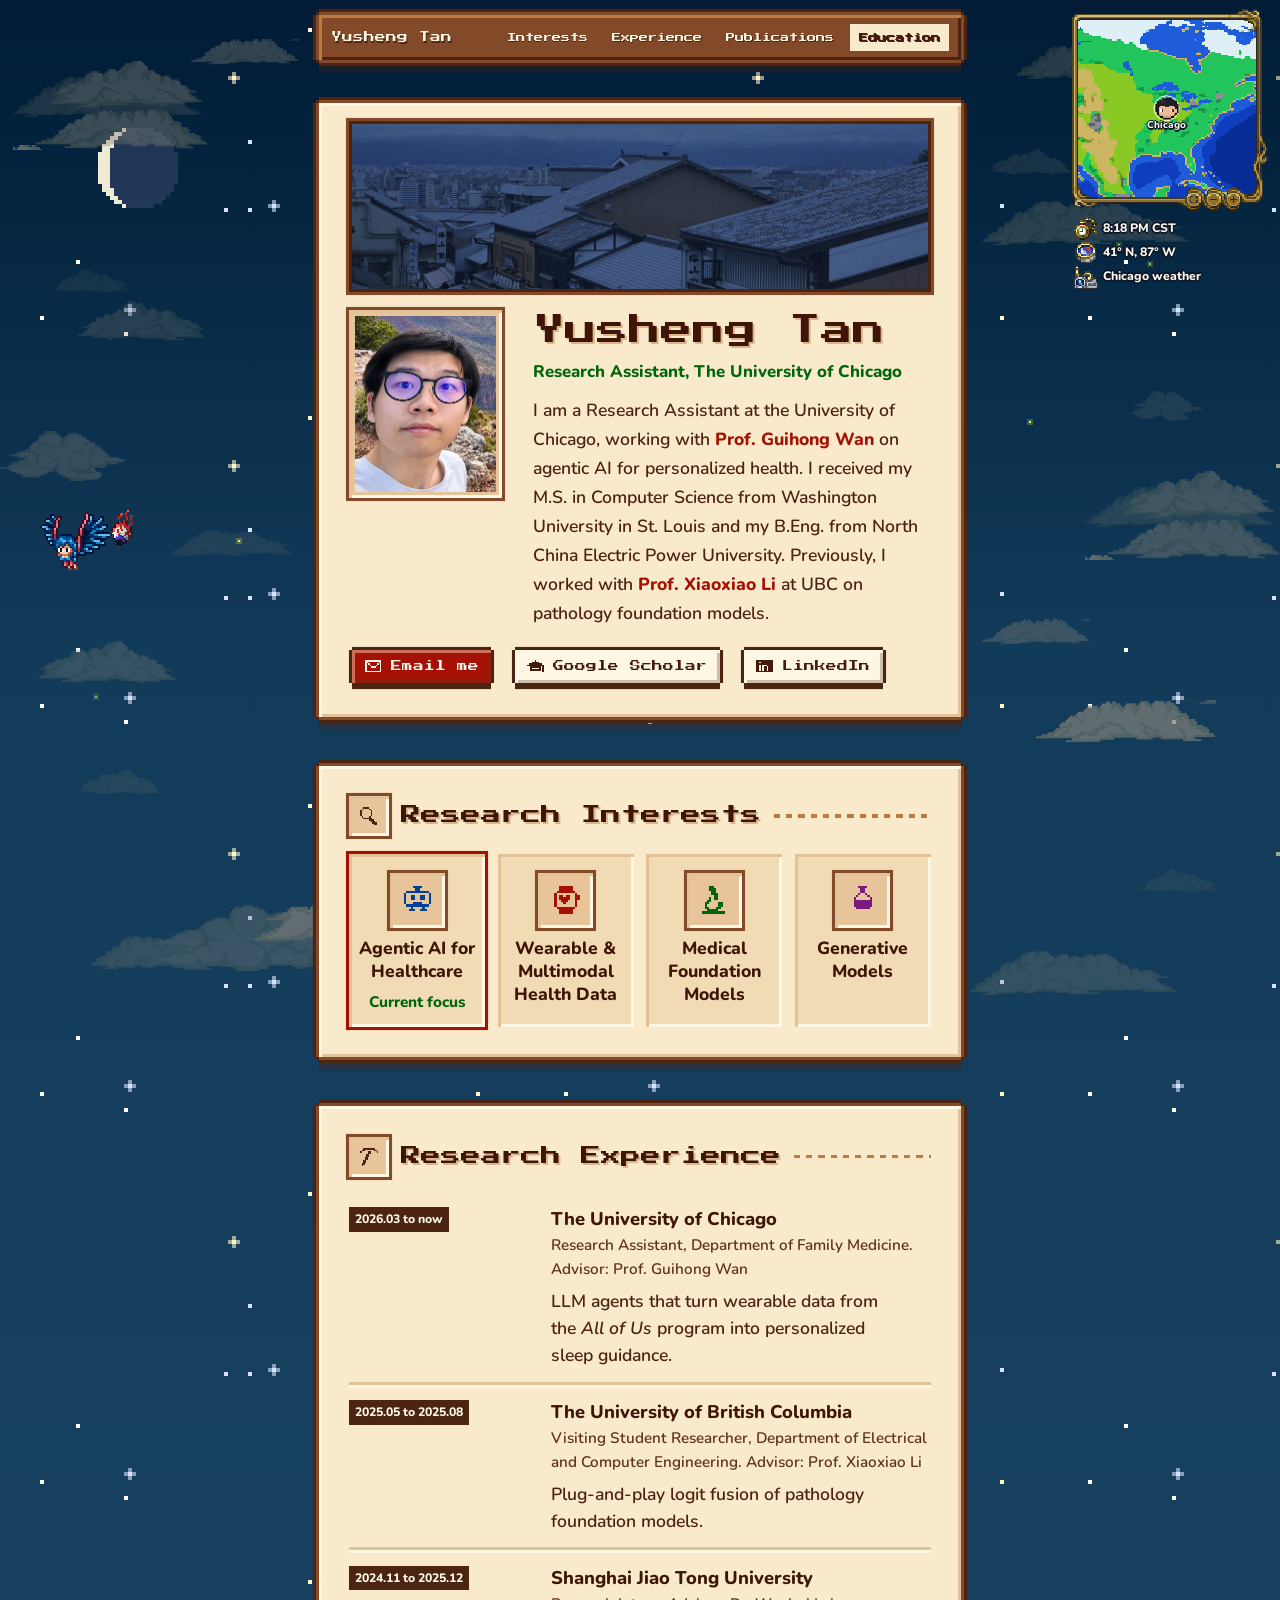
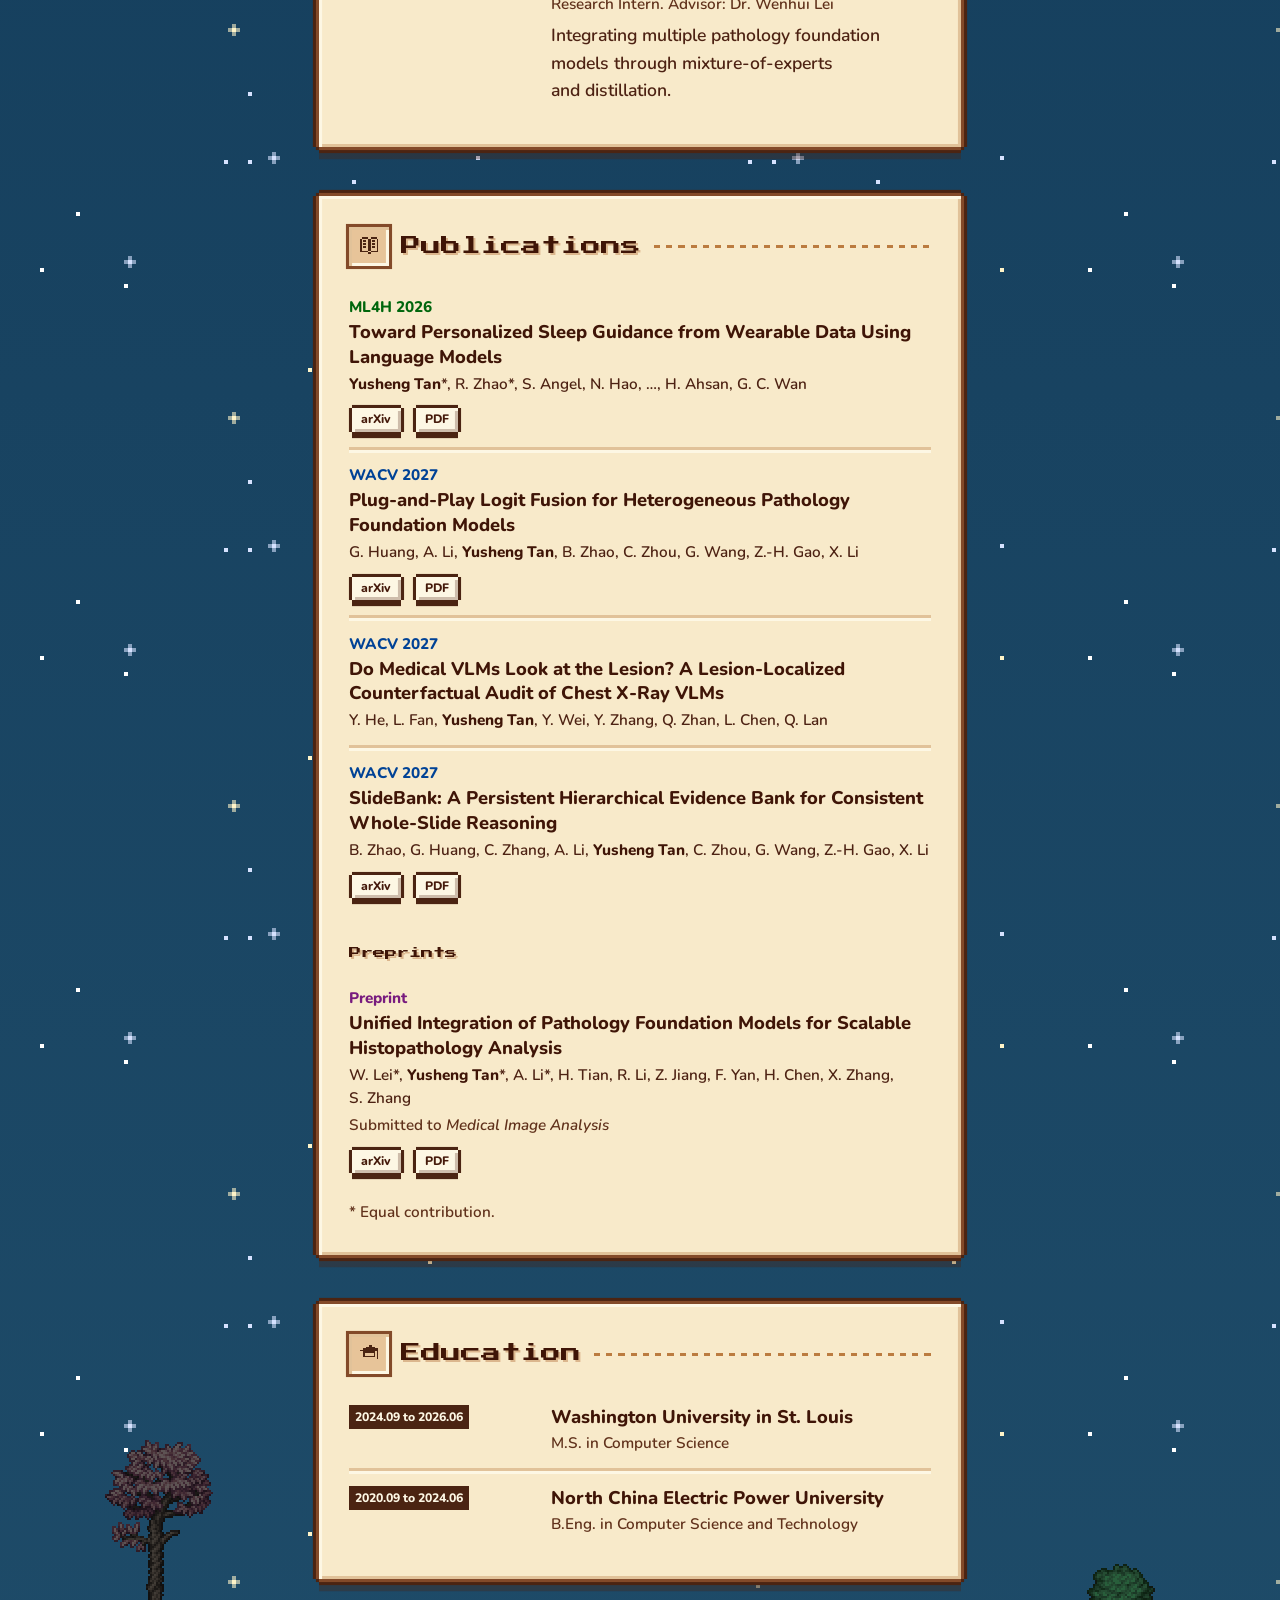
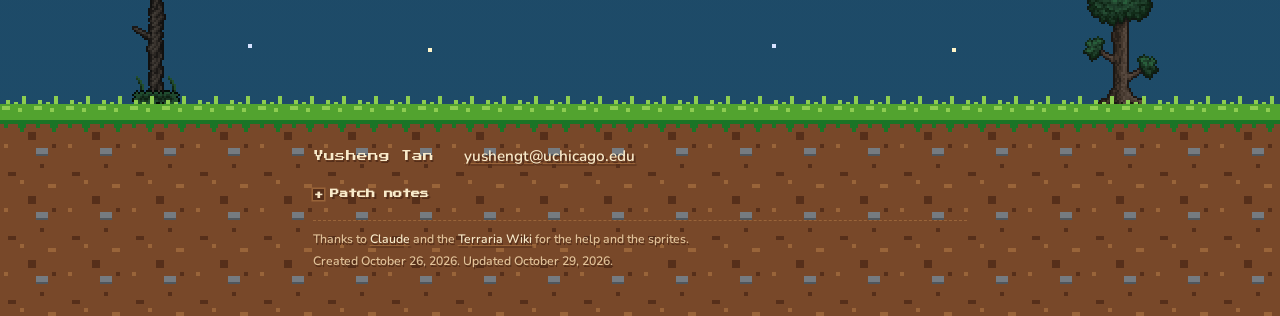
==== commit 8135bd9e: "Day and night sky by Chicago time; link preview card and Open Graph tags Co-Authored-By: Claude Opus" ====
--- a/index.html
+++ b/index.html
@@ -4,12 +4,25 @@
 <meta charset="utf-8">
 <meta name="viewport" content="width=device-width, initial-scale=1">
 <title>Yusheng Tan</title>
-<meta name="description" content="Yusheng Tan builds language-model agents that turn wearable data into personal health guidance.">
+<meta name="description" content="Yusheng Tan is a Research Assistant at the University of Chicago, working on agentic AI for personalized health.">
+<link rel="canonical" href="https://yusheng-tan.github.io/">
 <link rel="icon" href="favicon.png">
+<meta property="og:type" content="profile">
+<meta property="og:site_name" content="Yusheng Tan">
+<meta property="og:title" content="Yusheng Tan">
+<meta property="og:description" content="Yusheng Tan is a Research Assistant at the University of Chicago, working on agentic AI for personalized health.">
+<meta property="og:url" content="https://yusheng-tan.github.io/">
+<meta property="og:image" content="https://yusheng-tan.github.io/img/og.png">
+<meta property="og:image:width" content="1200">
+<meta property="og:image:height" content="630">
+<meta property="og:image:alt" content="Yusheng Tan's homepage: a pixel-game panel with a portrait over a sky.">
+<meta property="profile:first_name" content="Yusheng">
+<meta property="profile:last_name" content="Tan">
+<meta name="twitter:card" content="summary_large_image">
 <link rel="preconnect" href="https://fonts.googleapis.com">
 <link rel="preconnect" href="https://fonts.gstatic.com" crossorigin>
 <link rel="stylesheet" href="https://fonts.googleapis.com/css2?family=Nunito:ital,wght@0,400;0,600;0,700;0,800;1,400&family=Press+Start+2P&display=swap">
-<link rel="stylesheet" href="style.css?v=82b4104c">
+<link rel="stylesheet" href="style.css?v=e3e959d1">
 <script>
 // On desktop the whole page scales with the window so the panels always take about 55% of its
 // width, with sky either side. The scale follows the window's real width, not the browser
@@ -25,11 +38,34 @@
   set();
   addEventListener('resize', set);
 })();
+// The sky follows the hour in Chicago, as the game's sky follows the world's clock: the sun's
+// height over the city picks dawn, day, dusk or night, and the moon shows its real phase.
+// ?sky=night (or dawn, day, dusk) shows a given hour.
+(() => {
+  const set = () => {
+    const now = new Date(), rad = Math.PI / 180, lat = 41.88 * rad;
+    const day = (now - Date.UTC(now.getUTCFullYear(), 0, 0)) / 864e5;
+    const decl = -23.44 * rad * Math.cos(2 * Math.PI / 365 * (day + 10));
+    const solar = ((now.getUTCHours() + now.getUTCMinutes() / 60 - 87.63 / 15) % 24 + 24) % 24;
+    const sun = Math.asin(Math.sin(lat) * Math.sin(decl) + Math.cos(lat) * Math.cos(decl) * Math.cos((solar - 12) * 15 * rad)) / rad;
+    const asked = new URLSearchParams(location.search).get('sky');
+    const r = document.documentElement;
+    r.dataset.sky = /^(dawn|day|dusk|night)$/.test(asked) ? asked : sun > 6 ? 'day' : sun > -6 ? (solar < 12 ? 'dawn' : 'dusk') : 'night';
+    const age = ((now - Date.UTC(2000, 0, 6, 18, 14)) / 864e5 / 29.530588) % 1;
+    r.style.setProperty('--moon-frame', (Math.round(age * 8) % 8) / 7 * 100 + '%');
+  };
+  set();
+  setInterval(set, 60000);
+})();
 </script>
 </head>
 <body>
 
 <div class="sky" aria-hidden="true">
+  <div class="stars stars-1"></div>
+  <div class="stars stars-2"></div>
+  <div class="sun"></div>
+  <div class="moon"></div>
   <img class="cloud far cloud-1" src="img/critters/cloud-3.png?v=4774bd37" width="181" height="44" alt="">
   <img class="cloud far cloud-2" src="img/critters/cloud-6.png?v=4774bd37" width="139" height="44" alt="">
   <img class="cloud far cloud-3" src="img/critters/cloud-1.png?v=4774bd37" width="128" height="42" alt="">
@@ -277,6 +313,16 @@
     <details class="patch-notes">
       <summary>Patch notes</summary>
       <div class="patches">
+        <section class="patch">
+          <h3>The Day and Night Update</h3>
+          <p class="patch-date"><span class="patch-ver">v1.3</span> October 29, 2026</p>
+          <ul>
+            <li>The sky follows the time in Chicago: sunrise, day, sunset and night.</li>
+            <li>At night the stars come out, the moon shows its real phase, and demon eyes and fireflies replace the birds and butterflies.</li>
+            <li>The Kyoto banner takes the light of the hour.</li>
+            <li>A preview card when the link is shared.</li>
+          </ul>
+        </section>
         <section class="patch">
           <h3>The Map Update</h3>
           <p class="patch-date"><span class="patch-ver">v1.2</span> October 28, 2026</p>
@@ -350,7 +396,7 @@
   links.forEach((a) => a.addEventListener('click', () => { jumping = true; clearTimeout(settle); settle = setTimeout(() => { jumping = false; hud.classList.remove('is-hidden'); }, 1200); }));
 })();
 </script>
-<script src="critters.js?v=2699c8f6" data-v="4774bd37" defer></script>
+<script src="critters.js?v=e8aad1ec" data-v="4774bd37" defer></script>
 <script src="hud.js?v=e09d003b" defer></script>
 </body>
 </html>
--- a/style.css
+++ b/style.css
@@ -5,7 +5,7 @@
 /* Hallmark · answered F4 · both actions are Stardew-style pixel buttons by request; Email is red, Scholar is parchment so the primary still reads first */
 /* Hallmark · dismissed 40 · body ink is never set on the sky; every line of text sits on parchment, wood or dirt, each with its own ink */
 /* Hallmark · dismissed 58 · the count includes the footer's patch notes, which stay closed until opened; the page as shown is under 450 words */
-@import url("./tokens.css?v=254463ca");
+@import url("./tokens.css?v=efa08b4b");
 @import url("./base.css?v=e9862c24");
 
 /* no sideways bounce or swipe: the page only scrolls up and down */
@@ -72,7 +72,28 @@
 .tree { position: absolute; image-rendering: pixelated; }
 @keyframes drift { from { translate: -60px 0; } to { translate: 60px 0; } }
 @keyframes drift-far { from { translate: -25px 0; } to { translate: 25px 0; } }
-@media (prefers-reduced-motion: reduce) { .cloud { animation: none; } }
+/* the sun by day, low in the sky at dawn and dusk; the moon at night in its real phase (the head
+   script picks the frame); stars come out at dusk and fill the night, a few of them twinkling */
+.sun, .moon, .stars { position: absolute; image-rendering: pixelated; }
+.sun { top: 110px; left: 6%; width: calc(32 * var(--px)); height: calc(32 * var(--px)); background: url("img/sky/sun.png") 0 0 / 100% 100%; }
+.moon { display: none; top: 120px; left: 7%; width: calc(24 * var(--px)); height: calc(24 * var(--px)); background: url("img/sky/moon.png") var(--moon-frame, 57%) 0 / 800% 100%; }
+:root[data-sky="dawn"] .sun, :root[data-sky="dusk"] .sun { top: 540px; }
+:root[data-sky="night"] .sun { display: none; }
+:root[data-sky="night"] .moon { display: block; }
+.stars { inset: 0; opacity: 0; background: url("img/sky/stars-1.png") 0 0 / calc(131 * var(--px)) calc(97 * var(--px)); }
+.stars-2 { background: url("img/sky/stars-2.png") 37px 23px / calc(89 * var(--px)) calc(67 * var(--px)); }
+:root[data-sky="dusk"] .stars-1 { opacity: 0.35; }
+:root[data-sky="night"] .stars-1 { opacity: 1; }
+:root[data-sky="night"] .stars-2 { animation: twinkle 3.2s steps(4) infinite alternate; }
+@keyframes twinkle { from { opacity: 0.25; } to { opacity: 1; } }
+/* the clouds and trees darken with the light */
+:root[data-sky="dawn"] :is(.cloud, .tree) { filter: sepia(0.2) saturate(1.4) hue-rotate(-30deg); }
+:root[data-sky="dusk"] :is(.cloud, .tree) { filter: sepia(0.35) saturate(1.5) hue-rotate(-20deg) brightness(0.9); }
+:root[data-sky="night"] :is(.cloud, .tree) { filter: brightness(0.5) saturate(0.6); }
+@media (prefers-color-scheme: dark) { :root:not([data-sky]) .sun { display: none; } }
+/* on phones the panels fill the width and there is no margin of sky for them */
+@media (max-width: 48rem) { .sky .sun, :root[data-sky] .sky .moon { display: none; } }
+@media (prefers-reduced-motion: reduce) { .cloud { animation: none; } :root[data-sky="night"] .stars-2 { animation: none; opacity: 0.7; } }
 /* critters fly behind the panels on wide screens; on phones they come over the page only when tapped */
 .sky-critters { position: fixed; inset: 0; z-index: 0; pointer-events: none; }
 .sky-critters, .ground-critters { image-rendering: pixelated; }
@@ -173,6 +194,9 @@
   background: var(--color-wood-dark);
   box-shadow: 0 0 0 var(--px) var(--color-wood);
 }
+/* the photo takes the light of the hour: warm at dawn and dusk, blue at night */
+.window { position: relative; }
+.window::after { content: ""; position: absolute; inset: var(--px); background: var(--window-tint); mix-blend-mode: multiply; pointer-events: none; }
 /* fixed ratio: the photo scales, it never re-crops */
 .window img { width: 100%; height: auto; aspect-ratio: 7 / 2; object-fit: cover; object-position: 50% 55%; }
 
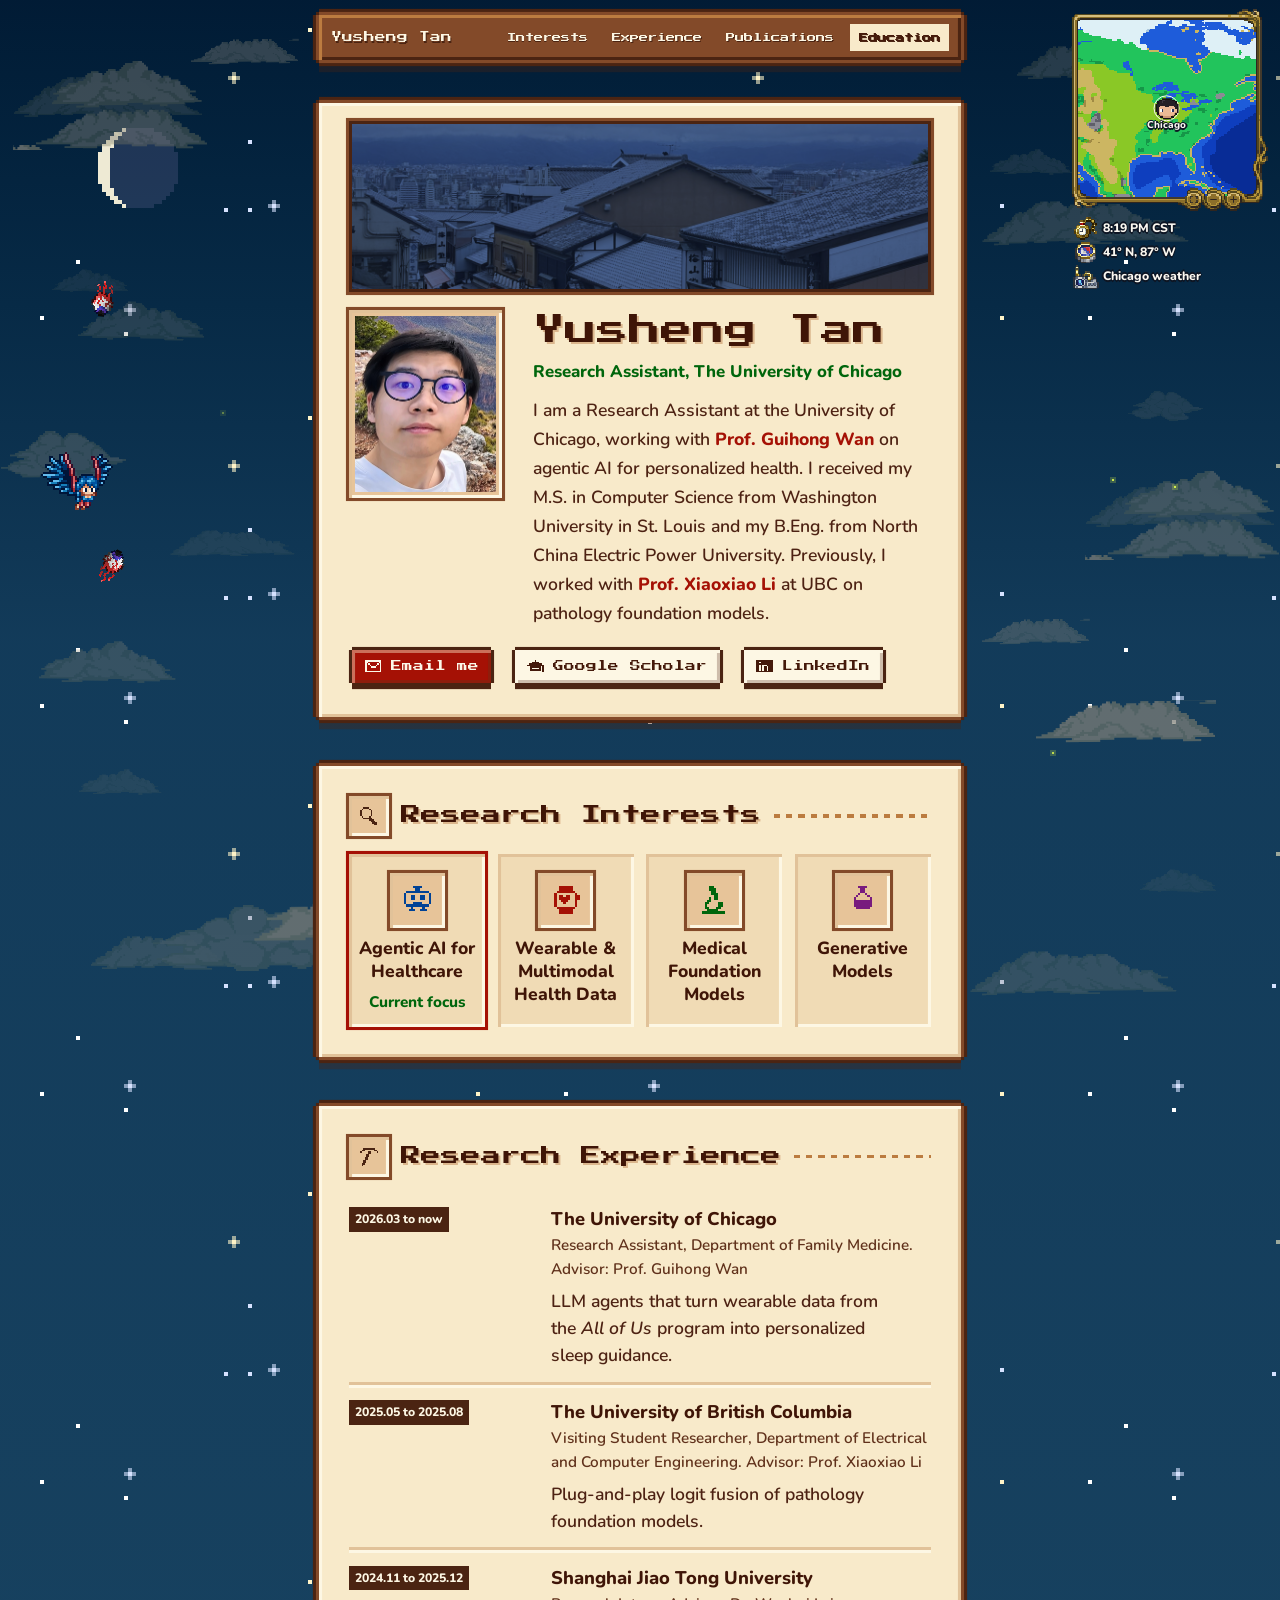
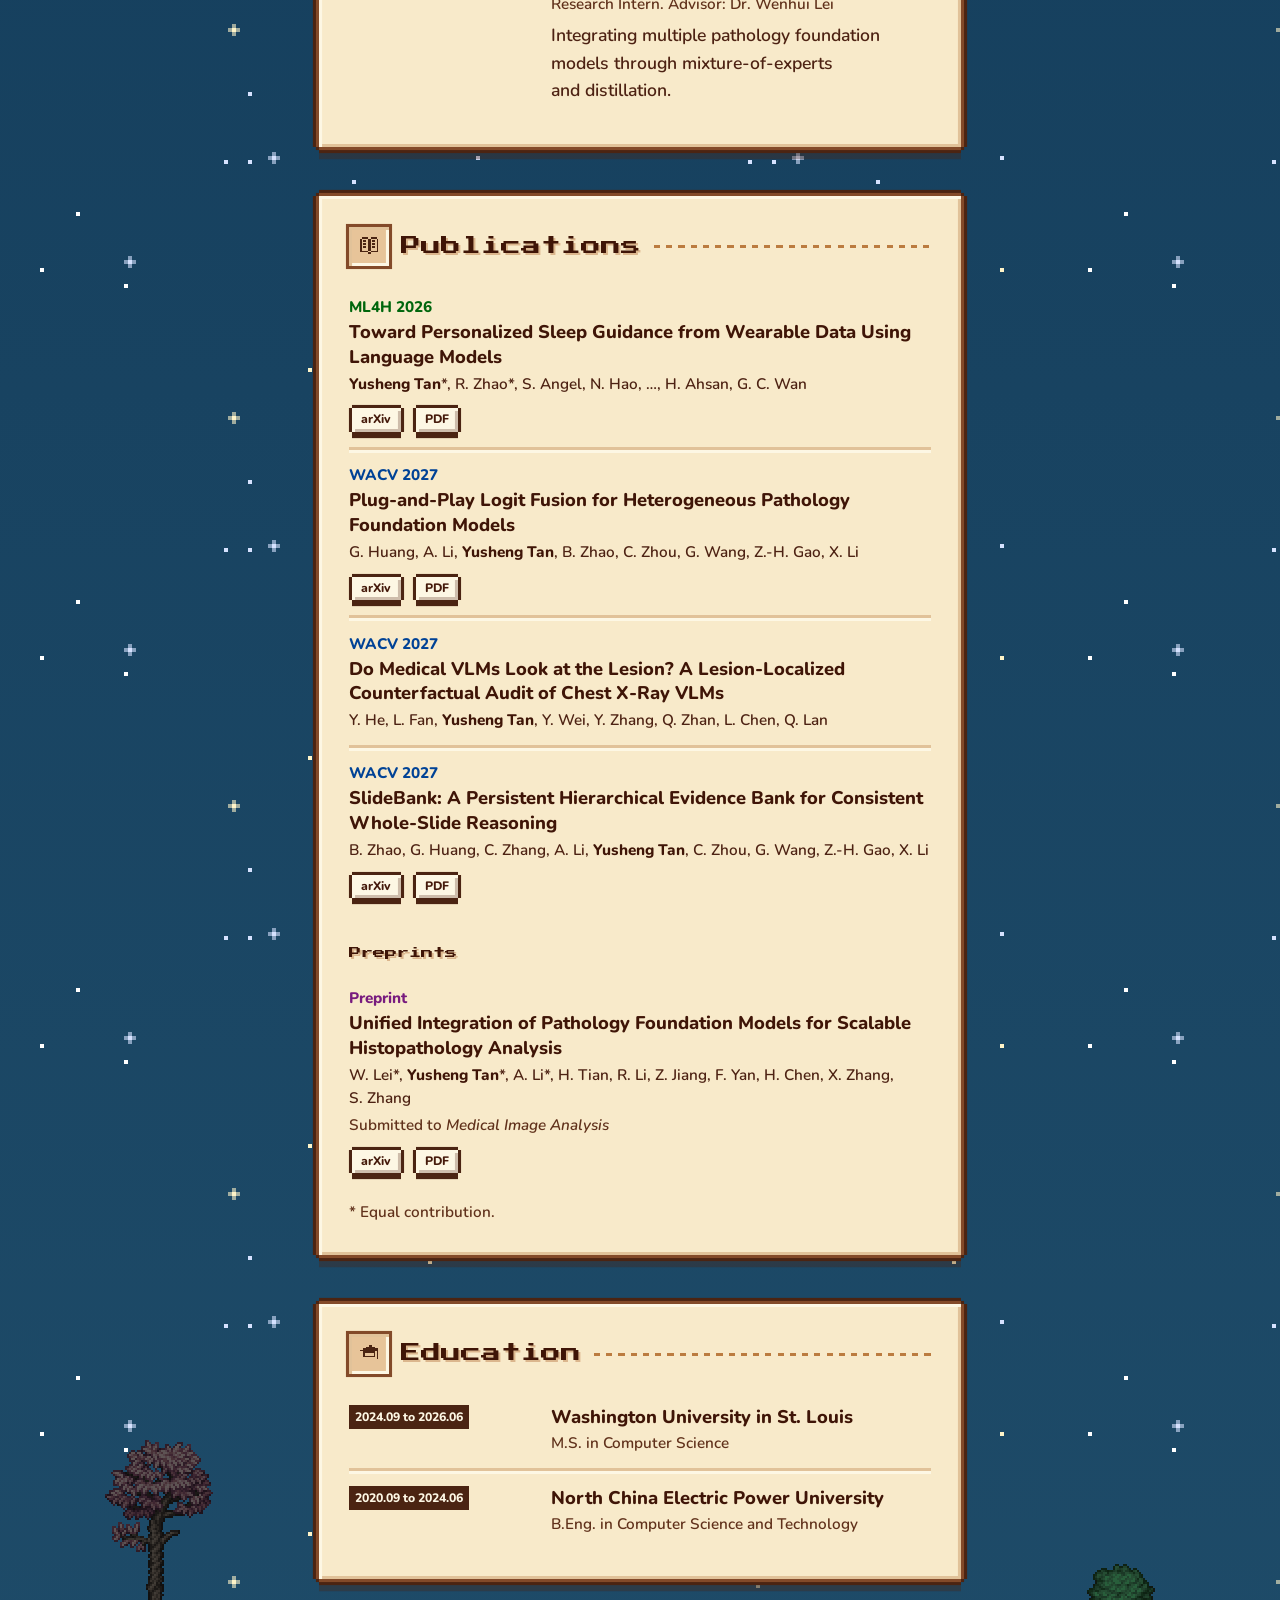
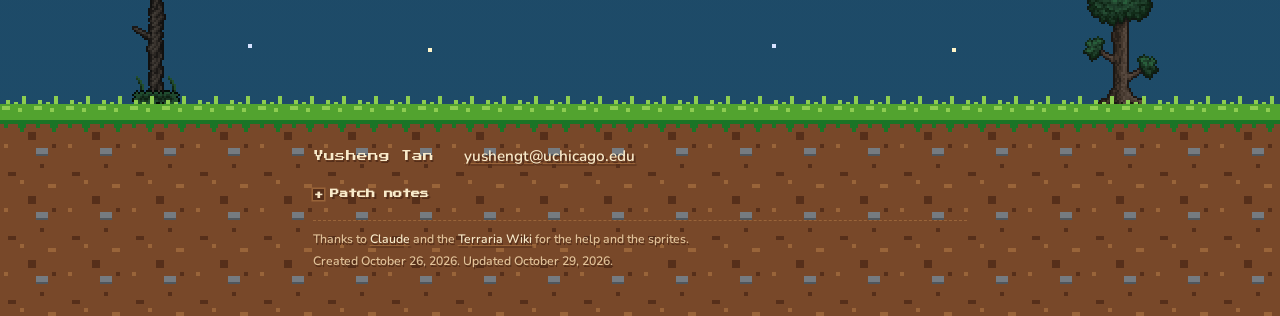
==== commit cc4f2c5a: "Lint note for the patch notes in the footer Co-Authored-By: Claude Opus 5.5 <noreply@anthropic.com>" ====
--- a/index.html
+++ b/index.html
@@ -22,7 +22,7 @@
 <link rel="preconnect" href="https://fonts.googleapis.com">
 <link rel="preconnect" href="https://fonts.gstatic.com" crossorigin>
 <link rel="stylesheet" href="https://fonts.googleapis.com/css2?family=Nunito:ital,wght@0,400;0,600;0,700;0,800;1,400&family=Press+Start+2P&display=swap">
-<link rel="stylesheet" href="style.css?v=e3e959d1">
+<link rel="stylesheet" href="style.css?v=d4d4a822">
 <script>
 // On desktop the whole page scales with the window so the panels always take about 55% of its
 // width, with sky either side. The scale follows the window's real width, not the browser
--- a/style.css
+++ b/style.css
@@ -5,6 +5,7 @@
 /* Hallmark · answered F4 · both actions are Stardew-style pixel buttons by request; Email is red, Scholar is parchment so the primary still reads first */
 /* Hallmark · dismissed 40 · body ink is never set on the sky; every line of text sits on parchment, wood or dirt, each with its own ink */
 /* Hallmark · dismissed 58 · the count includes the footer's patch notes, which stay closed until opened; the page as shown is under 450 words */
+/* Hallmark · dismissed 42 · the four "columns" are the patch notes inside a closed details element; the footer itself is the grass strip with one line of name, email and dates */
 @import url("./tokens.css?v=efa08b4b");
 @import url("./base.css?v=e9862c24");
 
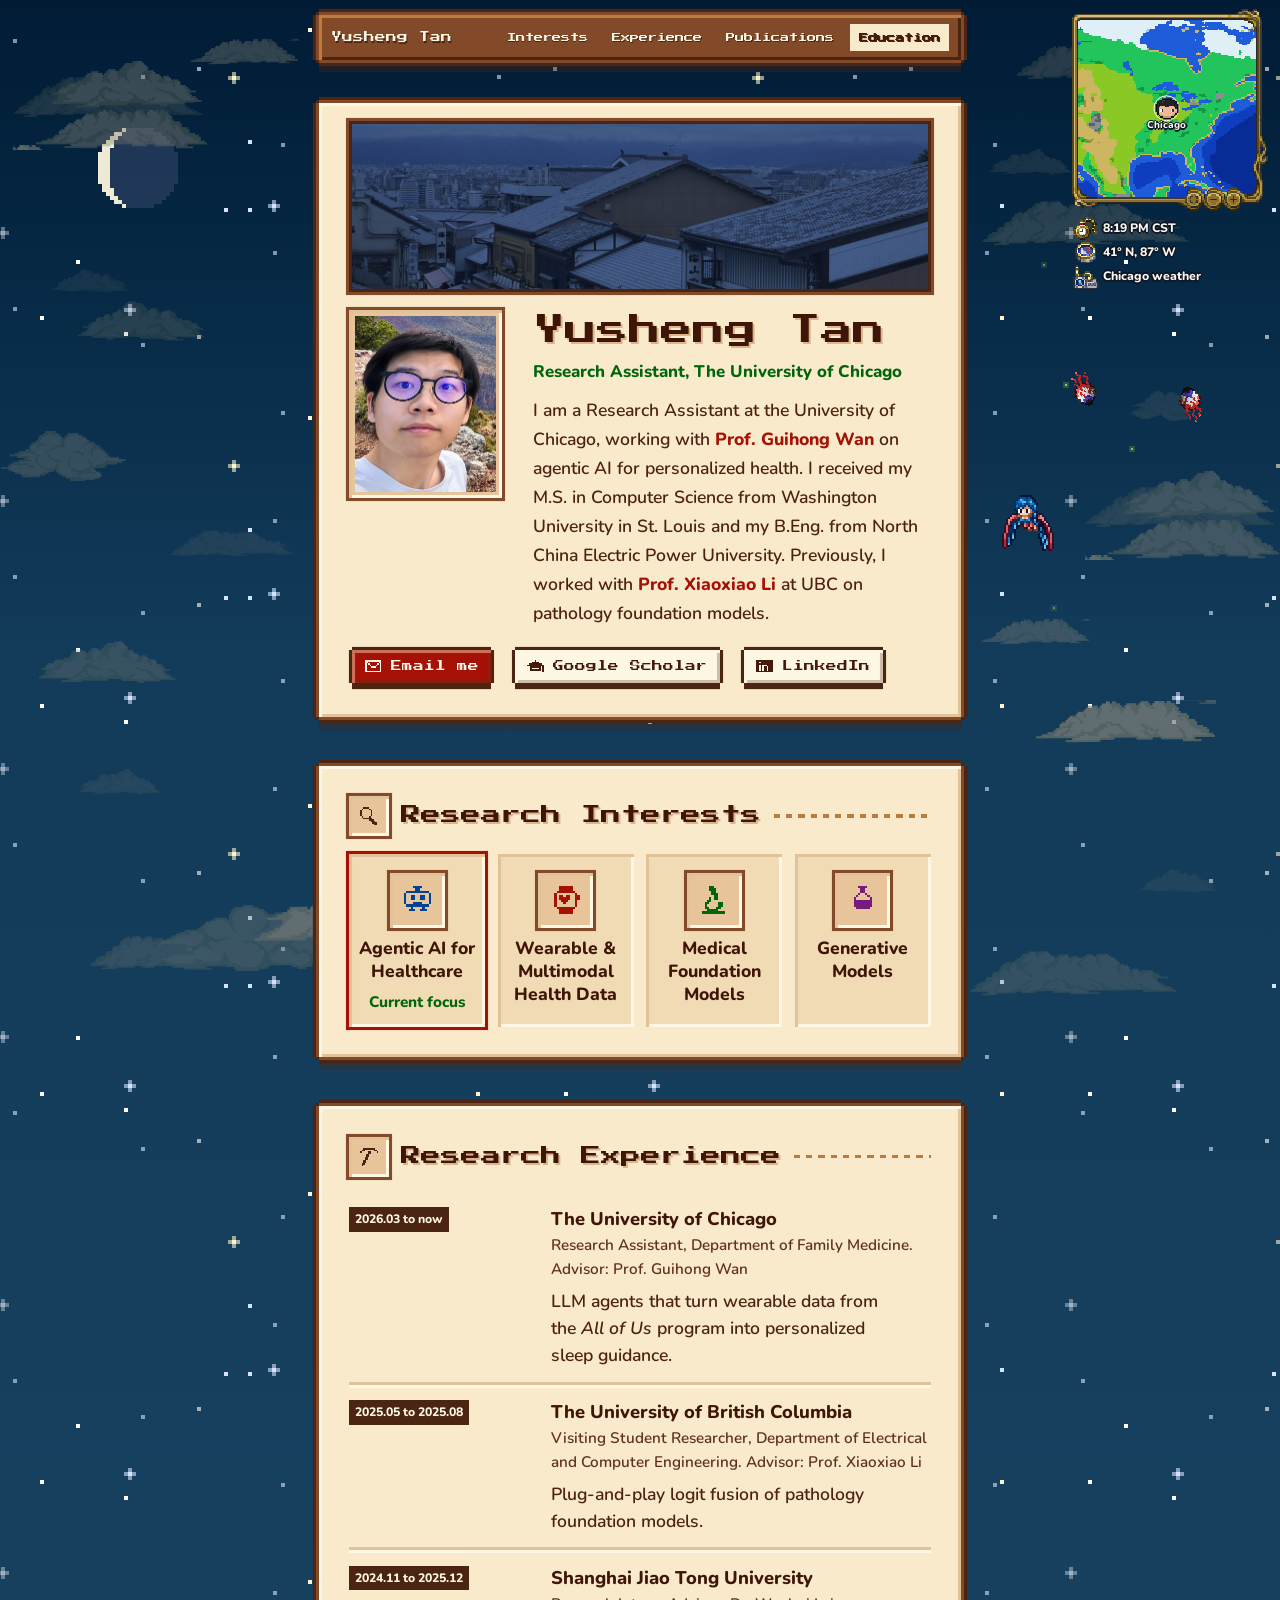
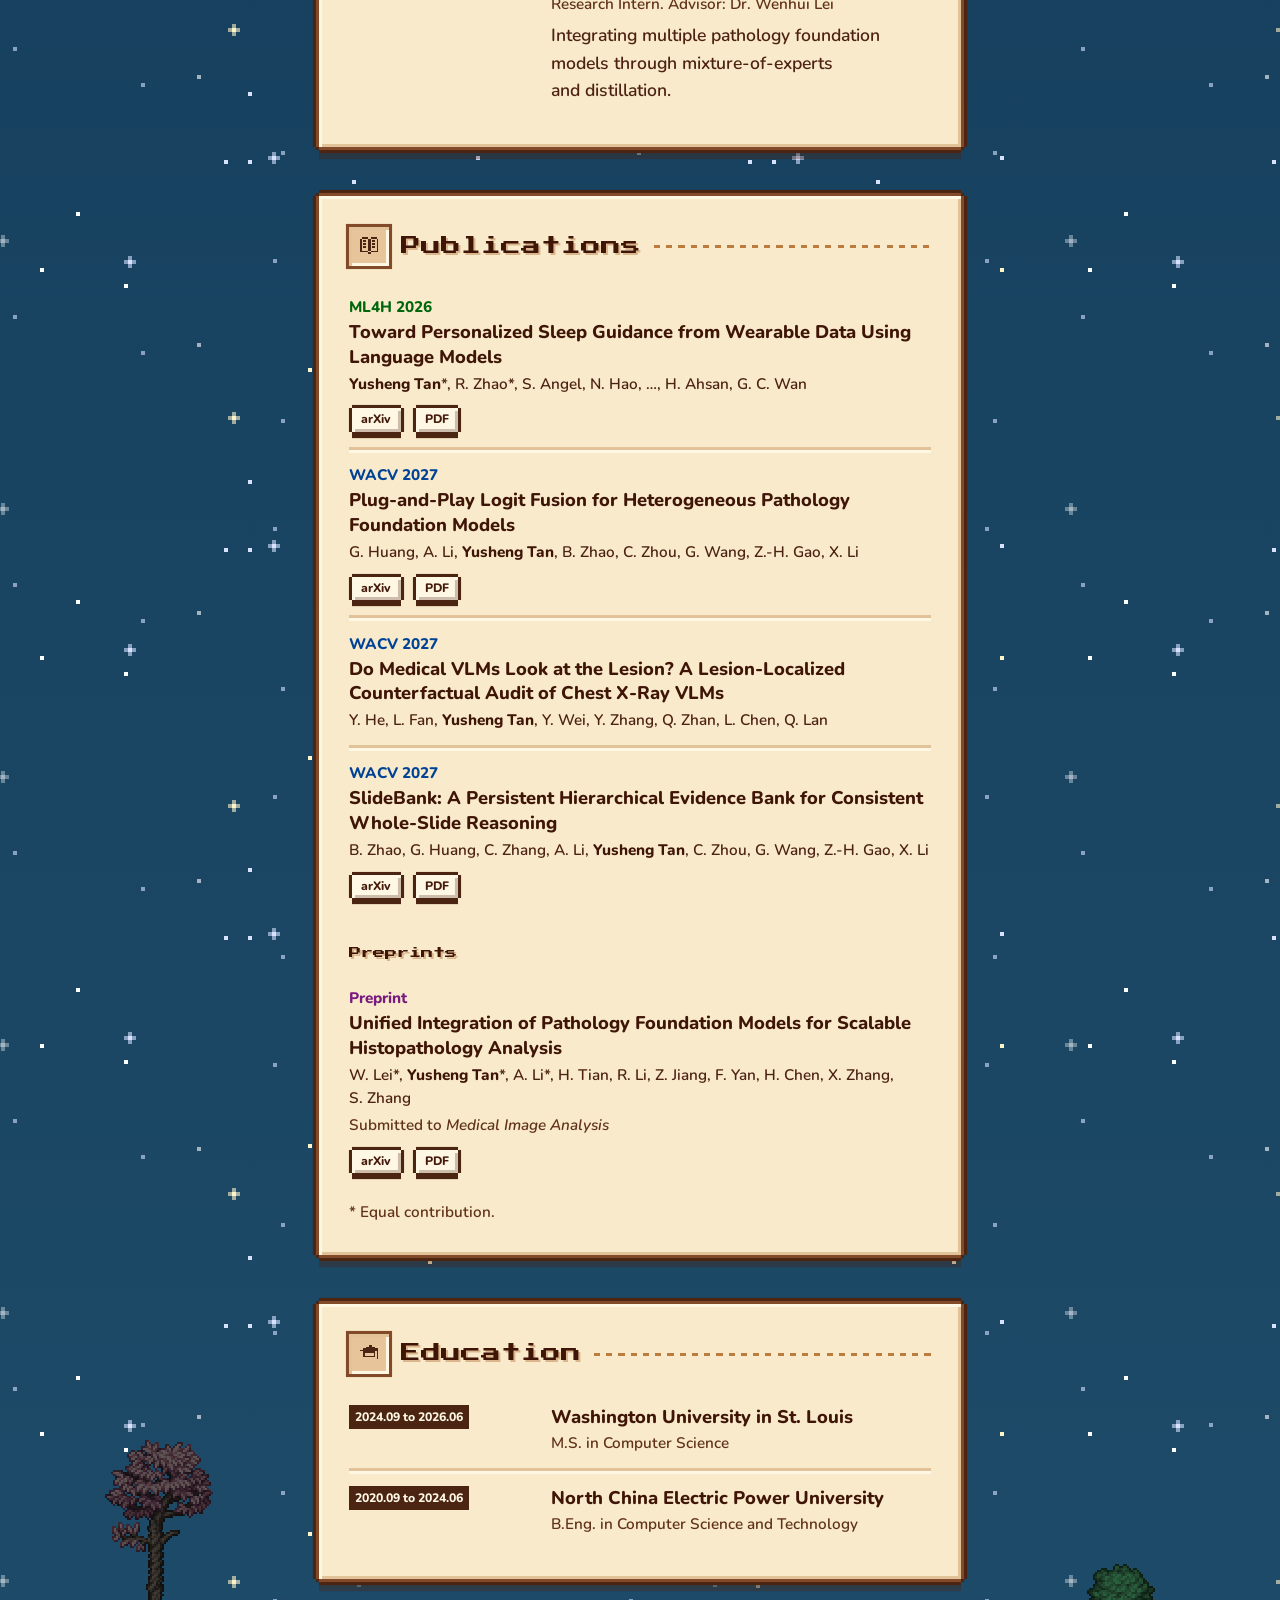
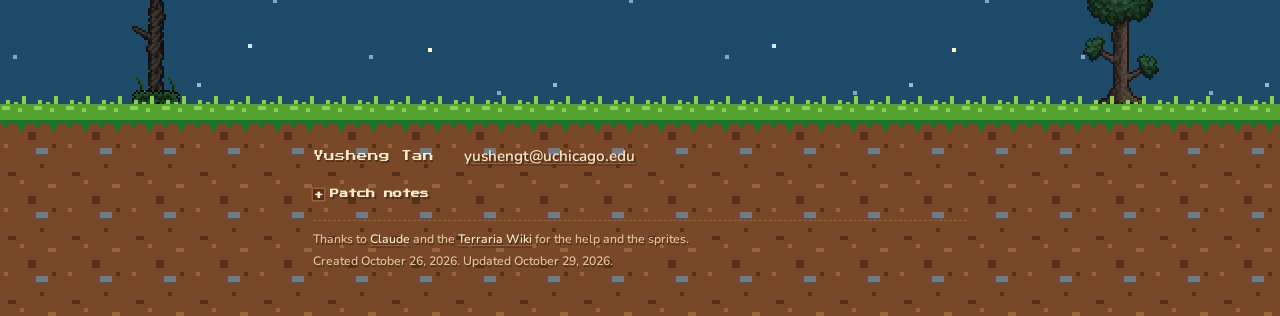
==== commit 41d06a51: "Person structured data, a death-screen 404, still stars at night The star twinkle animated a page-hi" ====
--- a/index.html
+++ b/index.html
@@ -19,10 +19,45 @@
 <meta property="profile:first_name" content="Yusheng">
 <meta property="profile:last_name" content="Tan">
 <meta name="twitter:card" content="summary_large_image">
+<script type="application/ld+json">
+{
+ "@context": "https://schema.org",
+ "@type": "Person",
+ "name": "Yusheng Tan",
+ "url": "https://yusheng-tan.github.io/",
+ "image": "https://yusheng-tan.github.io/img/avatar.jpg",
+ "email": "mailto:yushengt@uchicago.edu",
+ "jobTitle": "Research Assistant",
+ "worksFor": {
+  "@type": "CollegeOrUniversity",
+  "name": "The University of Chicago"
+ },
+ "alumniOf": [
+  {
+   "@type": "CollegeOrUniversity",
+   "name": "Washington University in St. Louis"
+  },
+  {
+   "@type": "CollegeOrUniversity",
+   "name": "North China Electric Power University"
+  }
+ ],
+ "knowsAbout": [
+  "Agentic AI for Healthcare",
+  "Wearable & Multimodal Health Data",
+  "Medical Foundation Models",
+  "Generative Models"
+ ],
+ "sameAs": [
+  "https://scholar.google.com/citations?user=hJhqXd8AAAAJ",
+  "https://www.linkedin.com/in/yusheng-tan-7840892b7/"
+ ]
+}
+</script>
 <link rel="preconnect" href="https://fonts.googleapis.com">
 <link rel="preconnect" href="https://fonts.gstatic.com" crossorigin>
 <link rel="stylesheet" href="https://fonts.googleapis.com/css2?family=Nunito:ital,wght@0,400;0,600;0,700;0,800;1,400&family=Press+Start+2P&display=swap">
-<link rel="stylesheet" href="style.css?v=d4d4a822">
+<link rel="stylesheet" href="style.css?v=85d4af08">
 <script>
 // On desktop the whole page scales with the window so the panels always take about 55% of its
 // width, with sky either side. The scale follows the window's real width, not the browser
@@ -321,6 +356,7 @@
             <li>At night the stars come out, the moon shows its real phase, and demon eyes and fireflies replace the birds and butterflies.</li>
             <li>The Kyoto banner takes the light of the hour.</li>
             <li>A preview card when the link is shared.</li>
+            <li>A Terraria death screen for addresses that don’t exist, with a respawn back home.</li>
           </ul>
         </section>
         <section class="patch">
--- a/style.css
+++ b/style.css
@@ -6,7 +6,7 @@
 /* Hallmark · dismissed 40 · body ink is never set on the sky; every line of text sits on parchment, wood or dirt, each with its own ink */
 /* Hallmark · dismissed 58 · the count includes the footer's patch notes, which stay closed until opened; the page as shown is under 450 words */
 /* Hallmark · dismissed 42 · the four "columns" are the patch notes inside a closed details element; the footer itself is the grass strip with one line of name, email and dates */
-@import url("./tokens.css?v=efa08b4b");
+@import url("./tokens.css?v=22c31eb6");
 @import url("./base.css?v=e9862c24");
 
 /* no sideways bounce or swipe: the page only scrolls up and down */
@@ -74,7 +74,8 @@
 @keyframes drift { from { translate: -60px 0; } to { translate: 60px 0; } }
 @keyframes drift-far { from { translate: -25px 0; } to { translate: 25px 0; } }
 /* the sun by day, low in the sky at dawn and dusk; the moon at night in its real phase (the head
-   script picks the frame); stars come out at dusk and fill the night, a few of them twinkling */
+   script picks the frame); stars come out at dusk and fill the night. They hold still: a twinkle
+   on a layer the height of the page cost a third of the frames while scrolling */
 .sun, .moon, .stars { position: absolute; image-rendering: pixelated; }
 .sun { top: 110px; left: 6%; width: calc(32 * var(--px)); height: calc(32 * var(--px)); background: url("img/sky/sun.png") 0 0 / 100% 100%; }
 .moon { display: none; top: 120px; left: 7%; width: calc(24 * var(--px)); height: calc(24 * var(--px)); background: url("img/sky/moon.png") var(--moon-frame, 57%) 0 / 800% 100%; }
@@ -85,8 +86,7 @@
 .stars-2 { background: url("img/sky/stars-2.png") 37px 23px / calc(89 * var(--px)) calc(67 * var(--px)); }
 :root[data-sky="dusk"] .stars-1 { opacity: 0.35; }
 :root[data-sky="night"] .stars-1 { opacity: 1; }
-:root[data-sky="night"] .stars-2 { animation: twinkle 3.2s steps(4) infinite alternate; }
-@keyframes twinkle { from { opacity: 0.25; } to { opacity: 1; } }
+:root[data-sky="night"] .stars-2 { opacity: 0.6; }
 /* the clouds and trees darken with the light */
 :root[data-sky="dawn"] :is(.cloud, .tree) { filter: sepia(0.2) saturate(1.4) hue-rotate(-30deg); }
 :root[data-sky="dusk"] :is(.cloud, .tree) { filter: sepia(0.35) saturate(1.5) hue-rotate(-20deg) brightness(0.9); }
@@ -94,7 +94,7 @@
 @media (prefers-color-scheme: dark) { :root:not([data-sky]) .sun { display: none; } }
 /* on phones the panels fill the width and there is no margin of sky for them */
 @media (max-width: 48rem) { .sky .sun, :root[data-sky] .sky .moon { display: none; } }
-@media (prefers-reduced-motion: reduce) { .cloud { animation: none; } :root[data-sky="night"] .stars-2 { animation: none; opacity: 0.7; } }
+@media (prefers-reduced-motion: reduce) { .cloud { animation: none; } }
 /* critters fly behind the panels on wide screens; on phones they come over the page only when tapped */
 .sky-critters { position: fixed; inset: 0; z-index: 0; pointer-events: none; }
 .sky-critters, .ground-critters { image-rendering: pixelated; }
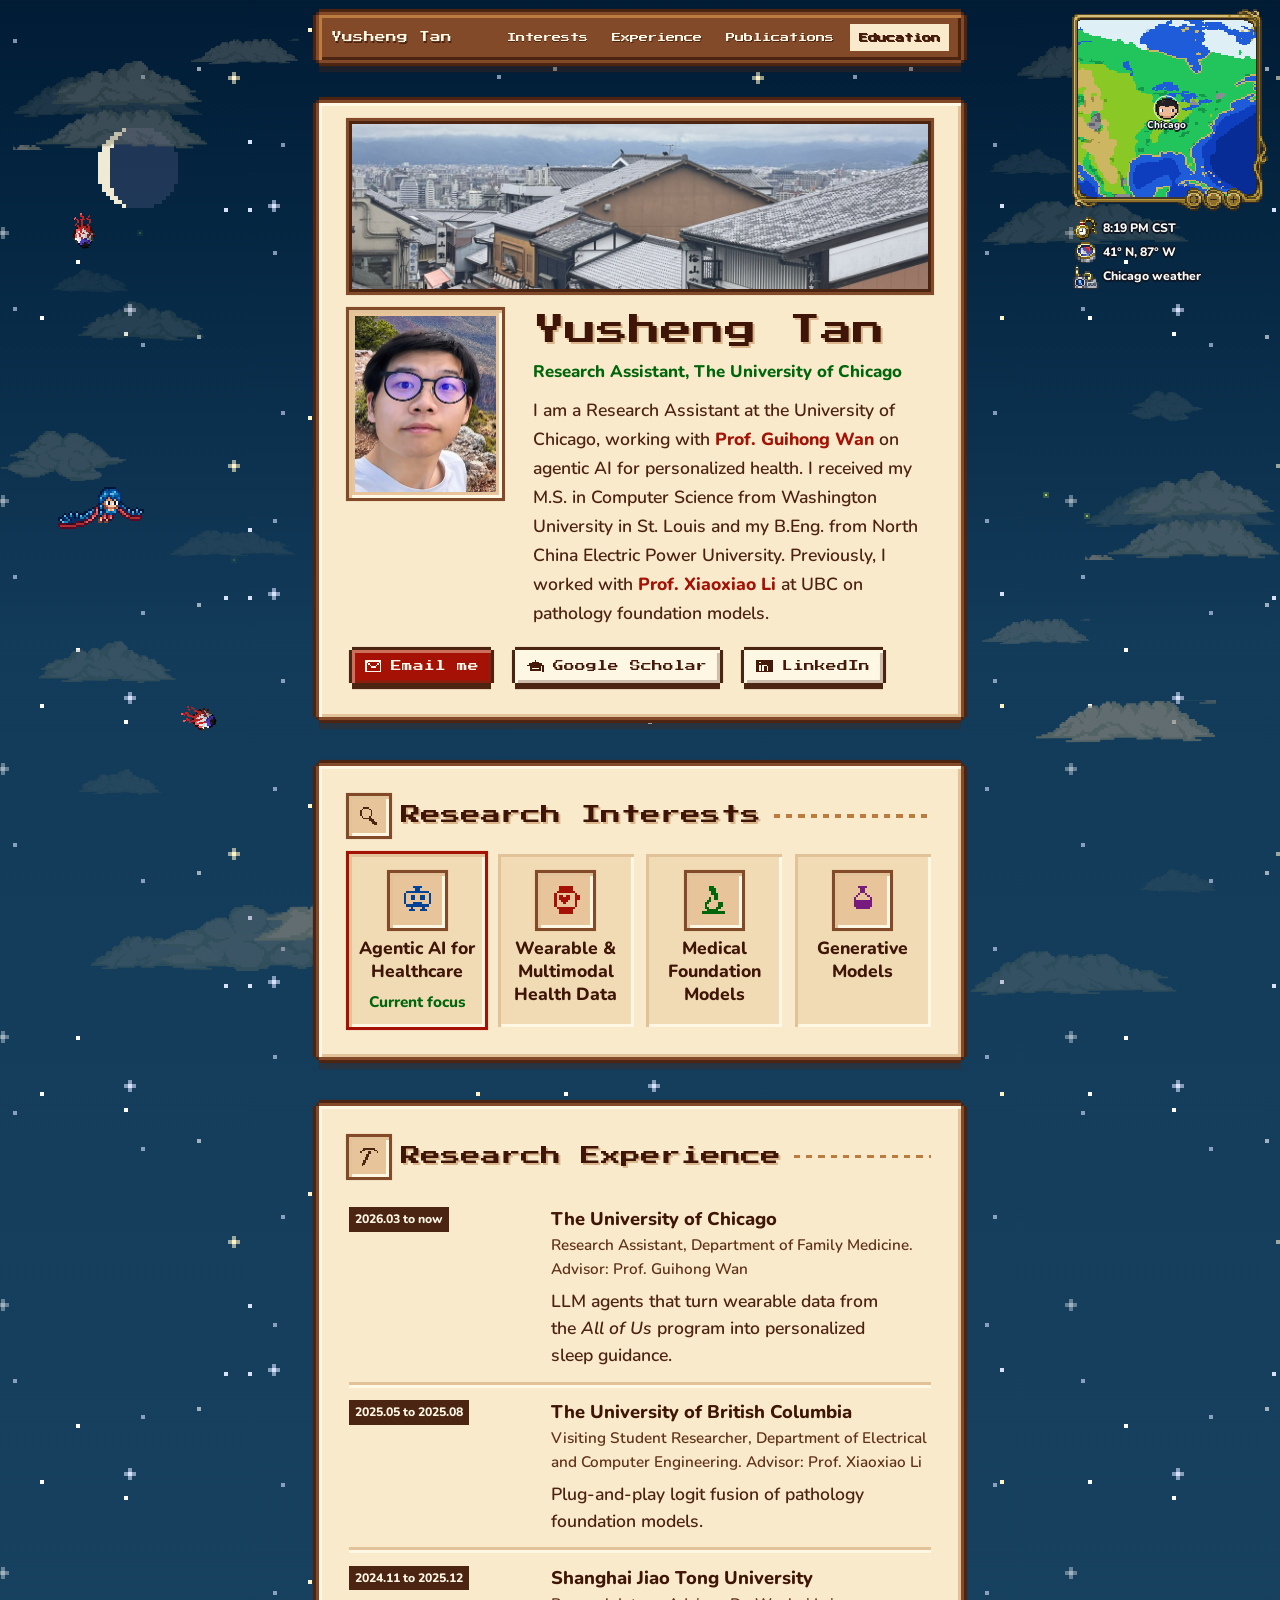
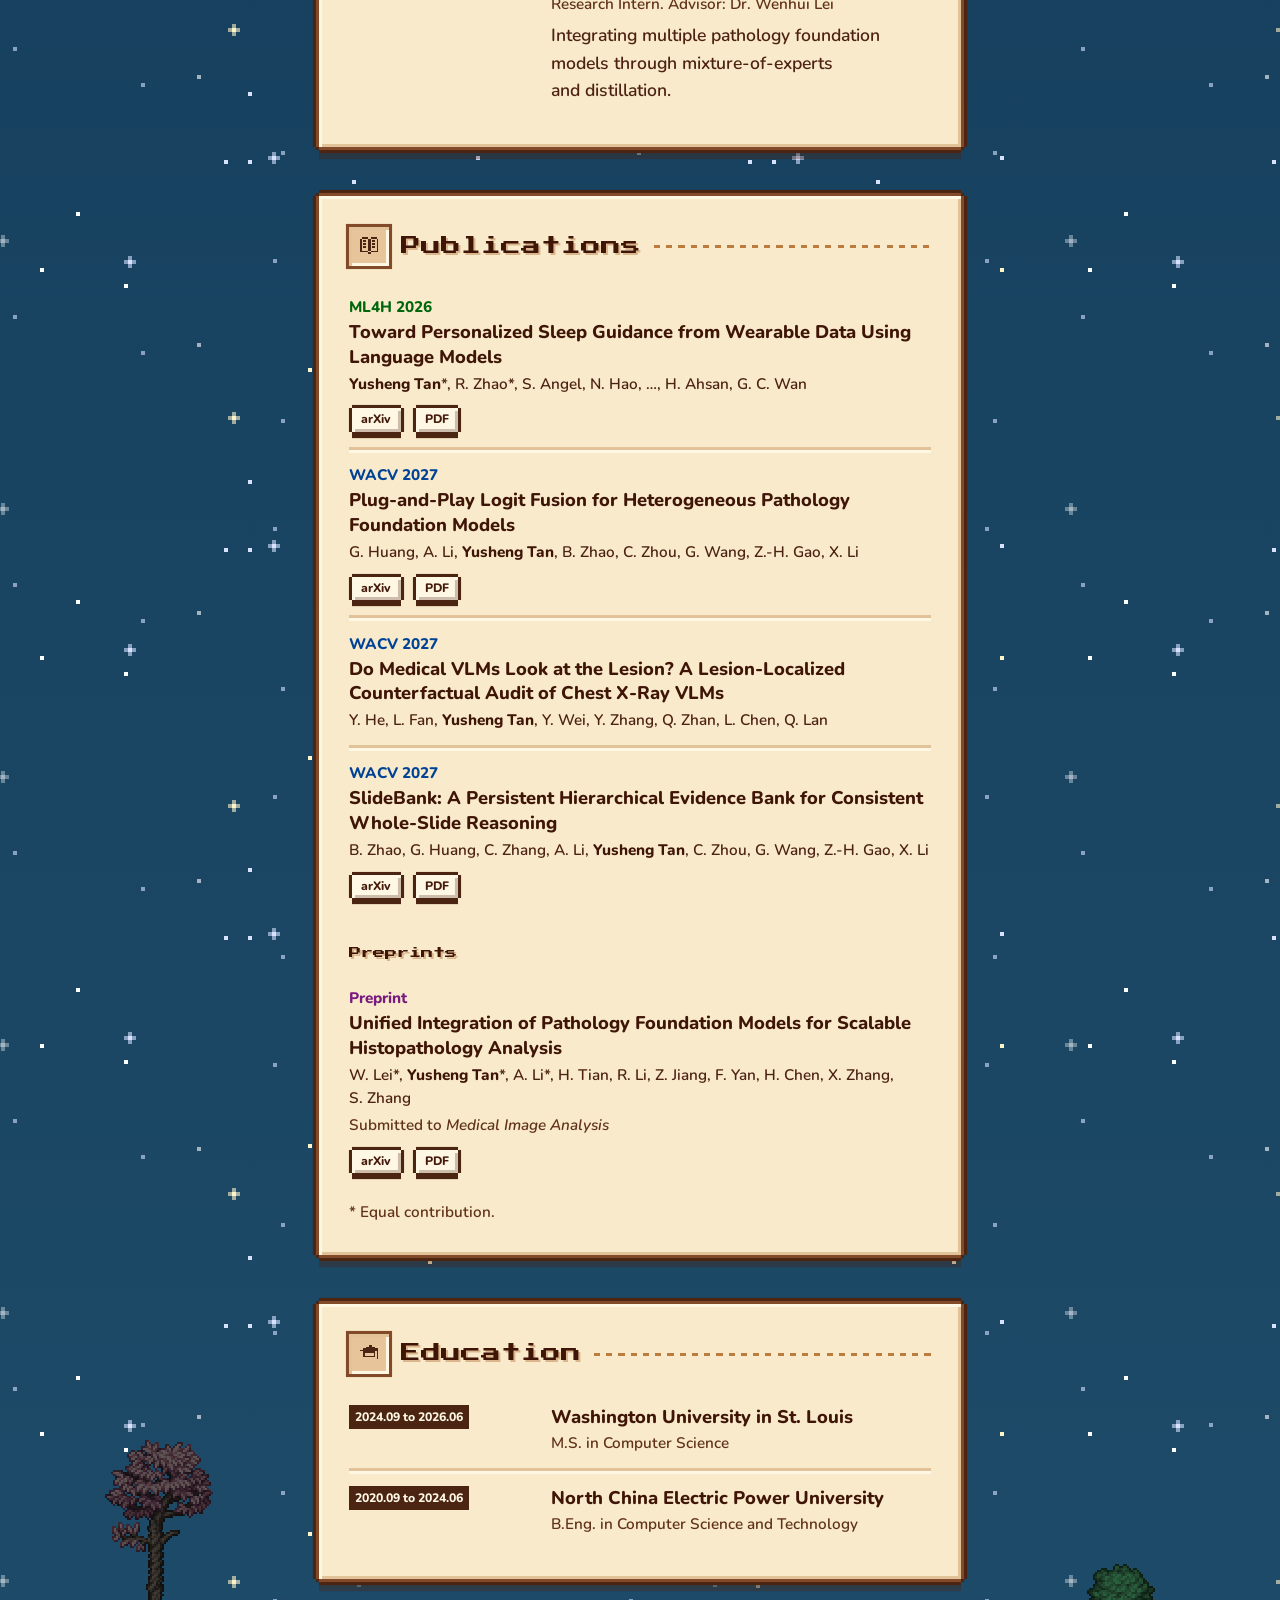
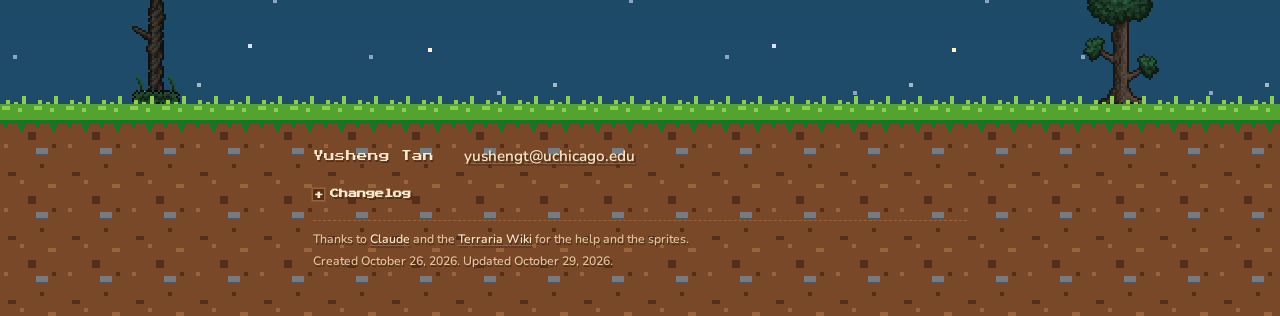
==== commit c9256687: "Changelog: one line per version, one open at a time; drop the banner tint Co-Authored-By: Claude Opu" ====
--- a/index.html
+++ b/index.html
@@ -57,7 +57,7 @@
 <link rel="preconnect" href="https://fonts.googleapis.com">
 <link rel="preconnect" href="https://fonts.gstatic.com" crossorigin>
 <link rel="stylesheet" href="https://fonts.googleapis.com/css2?family=Nunito:ital,wght@0,400;0,600;0,700;0,800;1,400&family=Press+Start+2P&display=swap">
-<link rel="stylesheet" href="style.css?v=85d4af08">
+<link rel="stylesheet" href="style.css?v=e9ae29e6">
 <script>
 // On desktop the whole page scales with the window so the panels always take about 55% of its
 // width, with sky either side. The scale follows the window's real width, not the browser
@@ -345,23 +345,20 @@
   <div class="ground-text container">
     <p class="foot-name">Yusheng Tan</p>
     <p><a href="mailto:yushengt@uchicago.edu">yushengt@uchicago.edu</a></p>
-    <details class="patch-notes">
-      <summary>Patch notes</summary>
+    <details class="changelog">
+      <summary>Changelog</summary>
       <div class="patches">
-        <section class="patch">
-          <h3>The Day and Night Update</h3>
-          <p class="patch-date"><span class="patch-ver">v1.3</span> October 29, 2026</p>
+        <details class="patch" name="patch" open>
+          <summary><span class="patch-ver">v1.3</span> <span class="patch-name">The Day and Night Update</span> <time datetime="2026-10-29">Oct 29, 2026</time></summary>
           <ul>
             <li>The sky follows the time in Chicago: sunrise, day, sunset and night.</li>
             <li>At night the stars come out, the moon shows its real phase, and demon eyes and fireflies replace the birds and butterflies.</li>
-            <li>The Kyoto banner takes the light of the hour.</li>
             <li>A preview card when the link is shared.</li>
             <li>A Terraria death screen for addresses that don’t exist, with a respawn back home.</li>
           </ul>
-        </section>
-        <section class="patch">
-          <h3>The Map Update</h3>
-          <p class="patch-date"><span class="patch-ver">v1.2</span> October 28, 2026</p>
+        </details>
+        <details class="patch" name="patch">
+          <summary><span class="patch-ver">v1.2</span> <span class="patch-name">The Map Update</span> <time datetime="2026-10-28">Oct 28, 2026</time></summary>
           <ul>
             <li>A Terraria minimap in the top-right corner: the world drawn in the game’s tiles, with Chicago marked.</li>
             <li>Click it or press M for the full map. Drag to move, scroll or pinch to zoom.</li>
@@ -370,24 +367,22 @@
             <li>Smoother scrolling: the critters are drawn at sprite size, about a quarter of the work each frame.</li>
             <li>A LinkedIn button.</li>
           </ul>
-        </section>
-        <section class="patch">
-          <h3>The Critter Update</h3>
-          <p class="patch-date"><span class="patch-ver">v1.1</span> October 27, 2026</p>
+        </details>
+        <details class="patch" name="patch">
+          <summary><span class="patch-ver">v1.1</span> <span class="patch-name">The Critter Update</span> <time datetime="2026-10-27">Oct 27, 2026</time></summary>
           <ul>
             <li>Terraria’s own sprites. Two harpies and a demon eye roam the side sky; birds, a blue jay, a cardinal, butterflies, a dragonfly and a pixie fly across.</li>
             <li>On the grass: the Merchant, the Traveling Merchant, a green slime, a bunny, a cat, a dog, a duck, a squirrel, a turtle and a snail. Tap the ground and the nearest one hops with a heart.</li>
             <li>Terraria clouds and trees in the sky beside the panels.</li>
             <li>The same layout at any window size or browser zoom.</li>
           </ul>
-        </section>
-        <section class="patch">
-          <h3>Launch</h3>
-          <p class="patch-date"><span class="patch-ver">v1.0</span> October 26, 2026</p>
+        </details>
+        <details class="patch" name="patch">
+          <summary><span class="patch-ver">v1.0</span> <span class="patch-name">Launch</span> <time datetime="2026-10-26">Oct 26, 2026</time></summary>
           <ul>
             <li>A pixel-game homepage: parchment panels in wood frames, research interests as inventory items, papers with rarity-coloured badges, and a grass and dirt footer.</li>
           </ul>
-        </section>
+        </details>
       </div>
     </details>
     <div class="foot-meta">
--- a/style.css
+++ b/style.css
@@ -4,9 +4,9 @@
 /* Hallmark · pre-emit critique: P4 H4 E4 S5 R3 V5 · weakest: R, the game frame is decoration by design; kept frames to panels and buttons, text stays plain on parchment */
 /* Hallmark · answered F4 · both actions are Stardew-style pixel buttons by request; Email is red, Scholar is parchment so the primary still reads first */
 /* Hallmark · dismissed 40 · body ink is never set on the sky; every line of text sits on parchment, wood or dirt, each with its own ink */
-/* Hallmark · dismissed 58 · the count includes the footer's patch notes, which stay closed until opened; the page as shown is under 450 words */
-/* Hallmark · dismissed 42 · the four "columns" are the patch notes inside a closed details element; the footer itself is the grass strip with one line of name, email and dates */
-@import url("./tokens.css?v=22c31eb6");
+/* Hallmark · dismissed 58 · the count includes the footer's changelog, which stay closed until opened; the page as shown is under 450 words */
+/* Hallmark · dismissed 42 · the "columns" are the changelog's versions inside a closed details element; the footer itself is the grass strip with one line of name, email and dates */
+@import url("./tokens.css?v=0f312b8e");
 @import url("./base.css?v=e9862c24");
 
 /* no sideways bounce or swipe: the page only scrolls up and down */
@@ -195,9 +195,6 @@
   background: var(--color-wood-dark);
   box-shadow: 0 0 0 var(--px) var(--color-wood);
 }
-/* the photo takes the light of the hour: warm at dawn and dusk, blue at night */
-.window { position: relative; }
-.window::after { content: ""; position: absolute; inset: var(--px); background: var(--window-tint); mix-blend-mode: multiply; pointer-events: none; }
 /* fixed ratio: the photo scales, it never re-crops */
 .window img { width: 100%; height: auto; aspect-ratio: 7 / 2; object-fit: cover; object-position: 50% 55%; }
 
@@ -378,27 +375,30 @@
 .ground-text a { color: var(--color-parchment); text-decoration-color: var(--color-dirt-light); transition: color var(--dur-micro) var(--ease-out); }
 .ground-text a:hover { color: var(--color-grass-light); }
 .ground-text a:active { color: var(--color-parchment-hi); }
-/* patch notes, as the game posts them: closed by default, versions newest first */
-.patch-notes { flex-basis: 100%; margin-top: var(--space-sm); }
-.patch-notes summary {
-  display: inline-flex; align-items: center; gap: var(--space-xs);
-  font-family: var(--font-display); font-size: 0.75rem; cursor: pointer; list-style: none;
-  transition: color var(--dur-micro) var(--ease-out);
-}
-.patch-notes summary::-webkit-details-marker { display: none; }
-.patch-notes summary::before { content: "+"; display: inline-grid; place-items: center; width: 1.25em; height: 1.25em; background: var(--color-dirt-dark); box-shadow: 0 0 0 2px var(--color-dirt-light); }
-.patch-notes[open] summary::before { content: "\2212"; }
-.patch-notes summary:hover { color: var(--color-grass-light); }
-.patch-notes summary:focus-visible { outline: 2px solid var(--color-parchment-hi); outline-offset: 4px; }
+/* the changelog: closed by default; inside, one line per version, newest first and open, and
+   only one open at a time. Past a dozen versions the list scrolls within its box */
+.changelog { flex-basis: 100%; margin-top: var(--space-sm); }
+.changelog summary { cursor: pointer; list-style: none; transition: color var(--dur-micro) var(--ease-out); }
+.changelog summary::-webkit-details-marker { display: none; }
+.changelog > summary { display: inline-flex; align-items: center; gap: var(--space-xs); font-family: var(--font-display); font-size: 0.75rem; }
+.changelog summary::before { content: "+"; display: inline-grid; place-items: center; flex: none; width: 1.25em; height: 1.25em; background: var(--color-dirt-dark); box-shadow: 0 0 0 2px var(--color-dirt-light); }
+.changelog[open] > summary::before, .patch[open] > summary::before { content: "\2212"; }
+.changelog summary:hover { color: var(--color-grass-light); }
+.changelog summary:focus-visible { outline: 2px solid var(--color-parchment-hi); outline-offset: 4px; }
 .patches {
-  display: grid; gap: var(--space-lg); margin-top: var(--space-md); padding: var(--space-md) var(--space-lg);
+  max-width: 44rem; max-height: 26rem; overflow-y: auto; overscroll-behavior: contain;
+  margin-top: var(--space-md); padding: var(--space-xs) var(--space-md);
   background: var(--color-dirt-dark); box-shadow: 0 0 0 2px var(--color-dirt-light);
   font-size: var(--text-xs); line-height: 1.5;
-}
-.patch h3 { margin: 0; font-family: var(--font-display); font-size: 0.75rem; font-weight: 400; }
-.patch-ver { color: var(--color-grass-light); margin-right: var(--space-2xs); }
-.patch-date { margin: var(--space-2xs) 0 0; color: var(--color-parchment-lo); }
-.patch ul { margin: var(--space-xs) 0 0; padding-left: 1.25em; list-style: square; }
+  scrollbar-color: var(--color-dirt-light) var(--color-dirt-dark);
+}
+.patch + .patch { border-top: 2px dashed var(--color-dirt); }
+.patch > summary { display: flex; align-items: center; gap: var(--space-xs); padding: var(--space-xs) 0; }
+.patch > summary::before { font-size: 0.75em; }
+.patch-ver { flex: none; font-family: var(--font-display); font-size: 0.6875rem; color: var(--color-grass-light); }
+.patch-name { flex: 1; min-width: 0; font-weight: 800; }
+.patch time { flex: none; color: var(--color-parchment-lo); white-space: nowrap; }
+.patch ul { margin: 0 0 var(--space-sm); padding-left: 2.6em; list-style: square; }
 .patch li + li { margin-top: var(--space-2xs); }
 .foot-dates span { white-space: nowrap; }
 
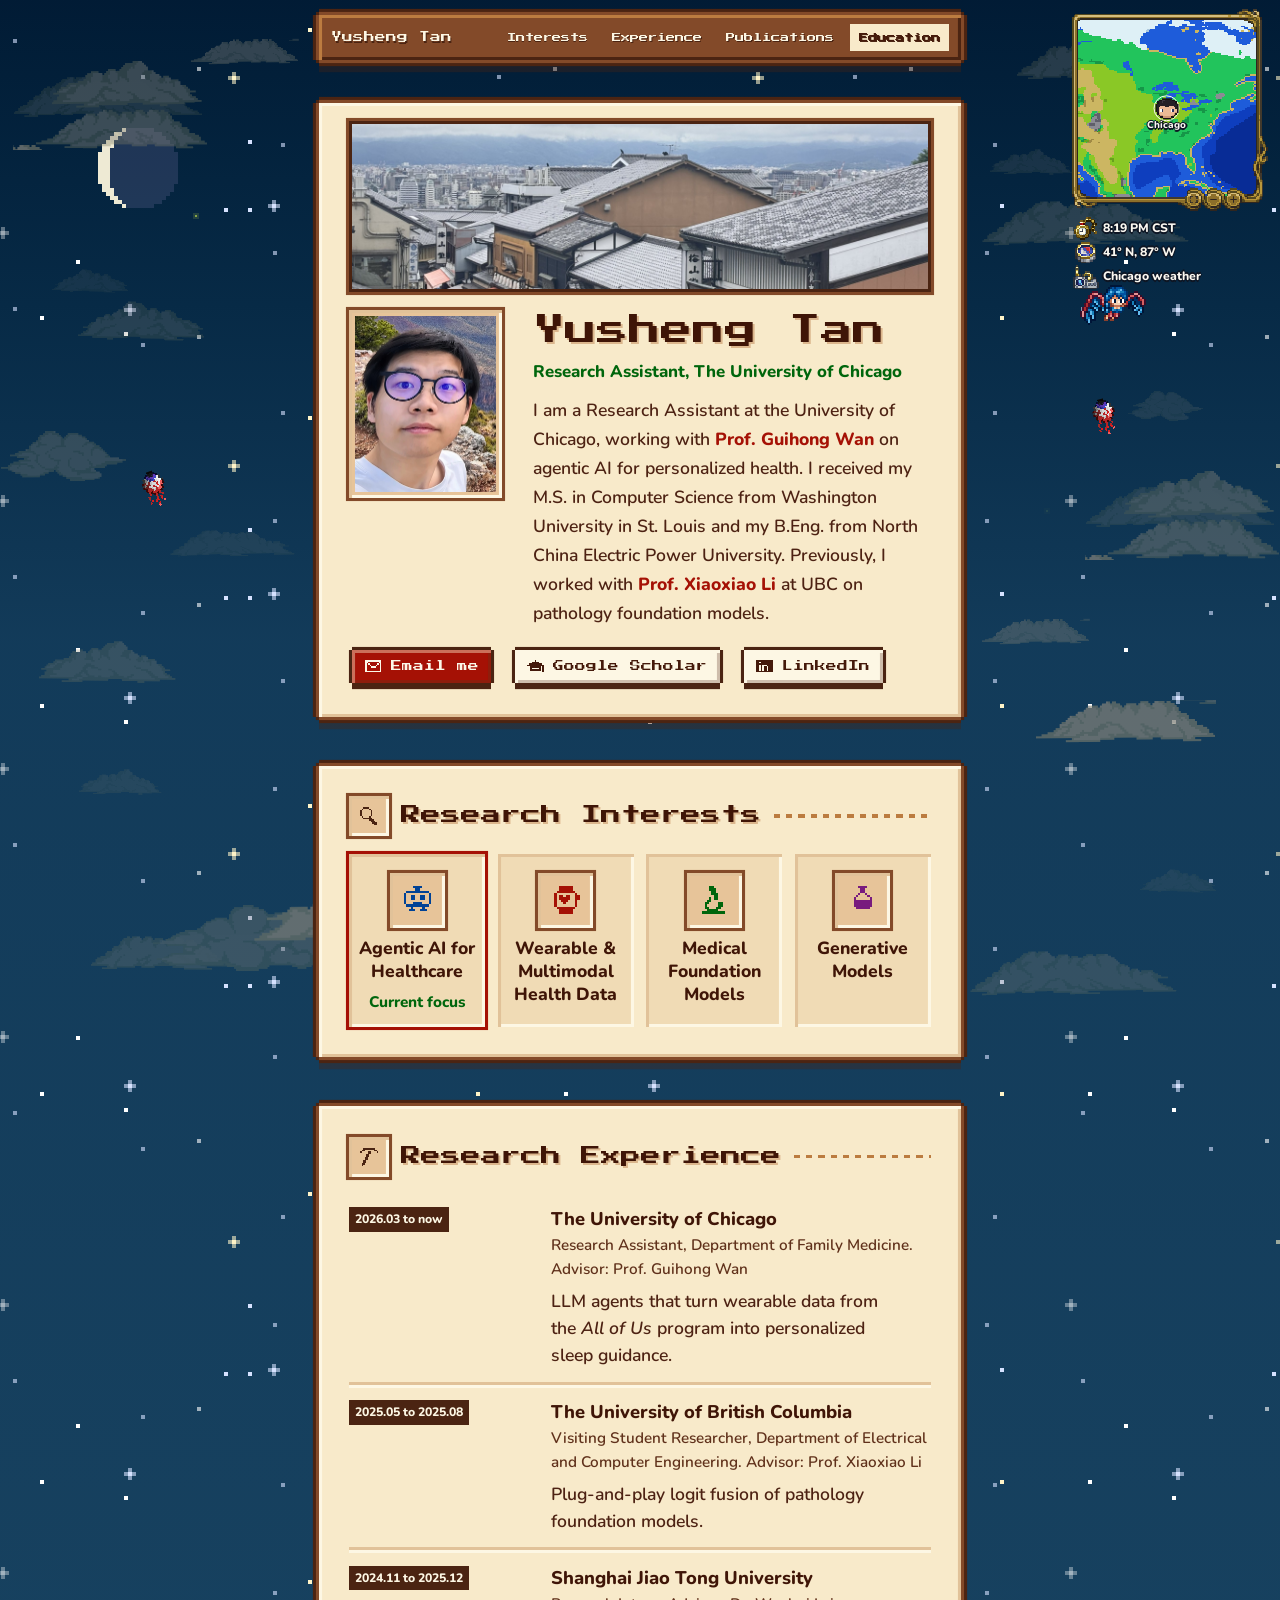
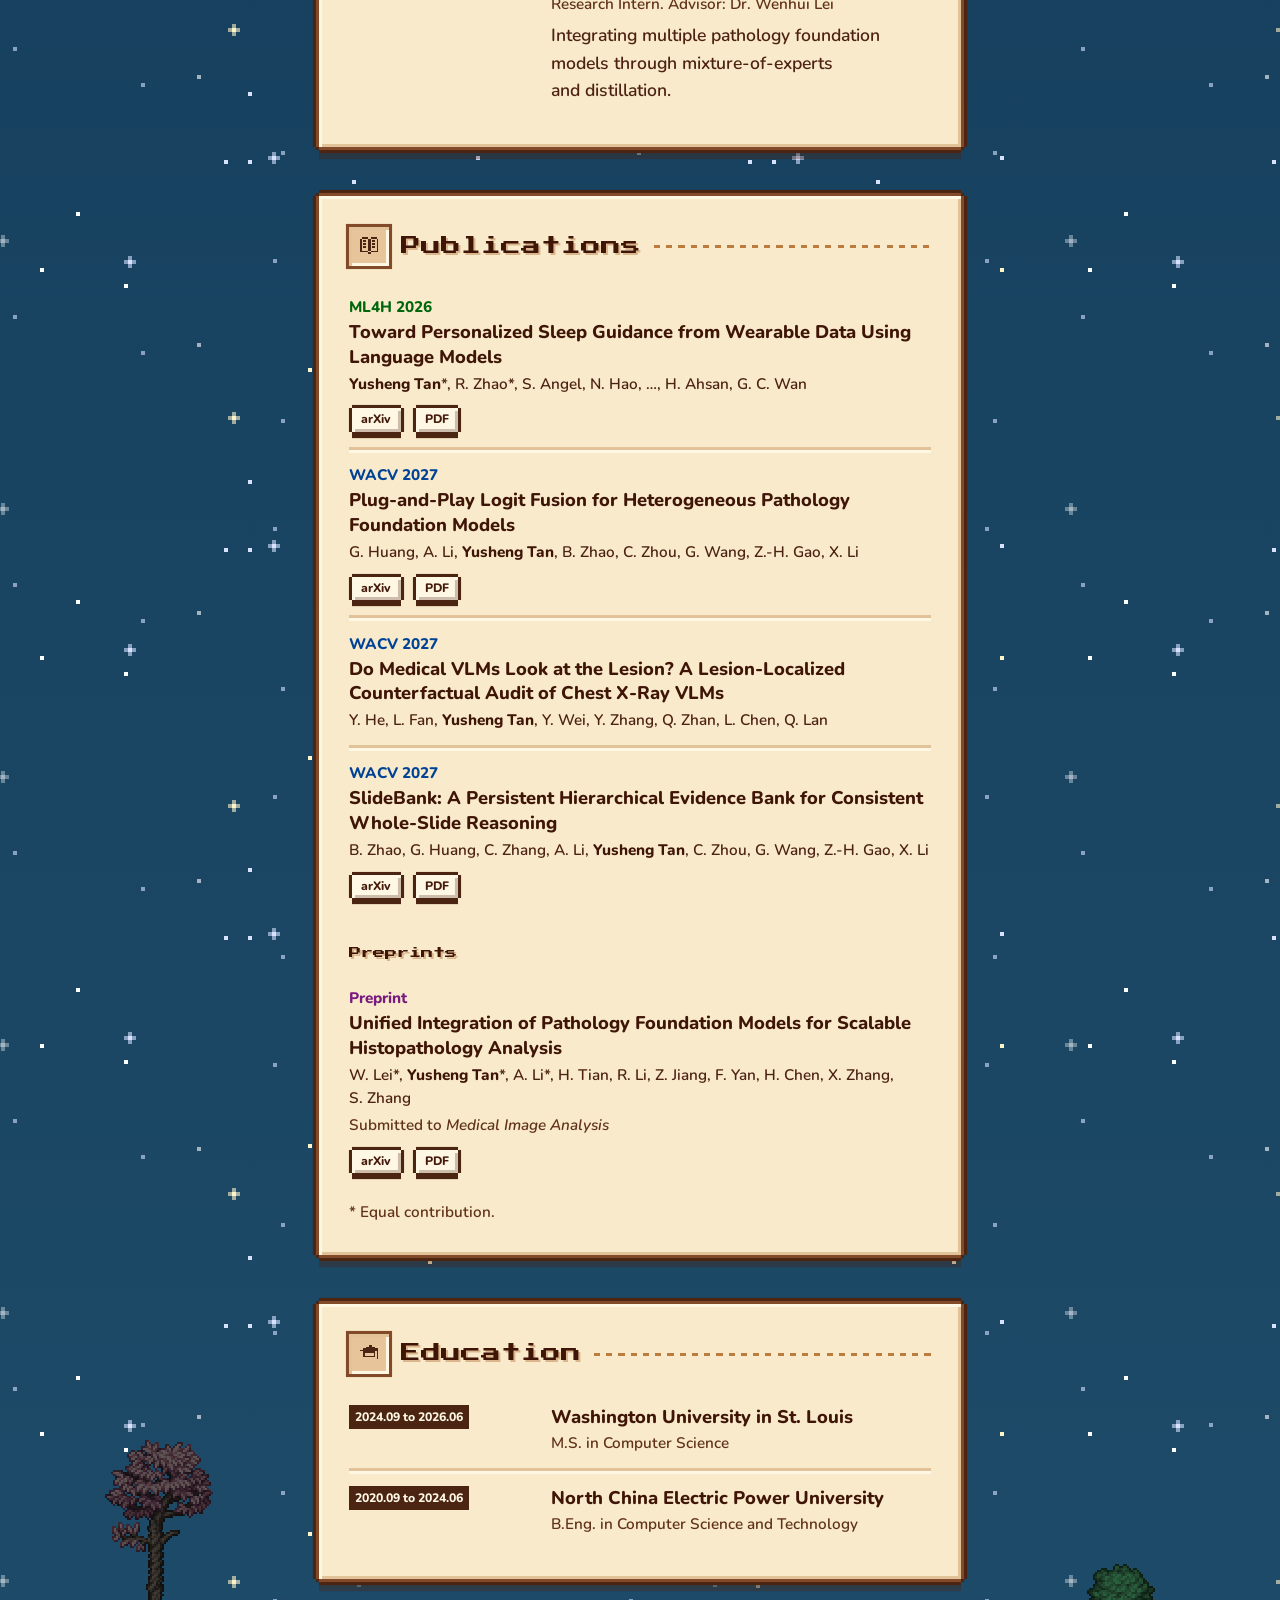
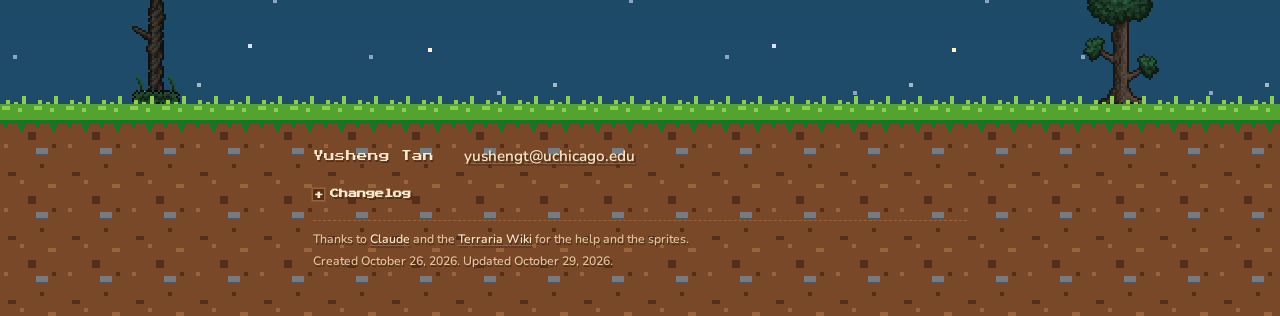
==== commit abe611b0: "Map coins change at every hundred, as in Terraria Co-Authored-By: Claude Opus 5.5 <noreply@anthropic" ====
--- a/index.html
+++ b/index.html
@@ -355,6 +355,7 @@
             <li>At night the stars come out, the moon shows its real phase, and demon eyes and fireflies replace the birds and butterflies.</li>
             <li>A preview card when the link is shared.</li>
             <li>A Terraria death screen for addresses that don’t exist, with a respawn back home.</li>
+            <li>Map coins now change at every hundred, as in the game: 100 copper make a silver, 100 silver a gold.</li>
           </ul>
         </details>
         <details class="patch" name="patch">
@@ -428,6 +429,6 @@
 })();
 </script>
 <script src="critters.js?v=e8aad1ec" data-v="4774bd37" defer></script>
-<script src="hud.js?v=e09d003b" defer></script>
+<script src="hud.js?v=8c1296f7" defer></script>
 </body>
 </html>
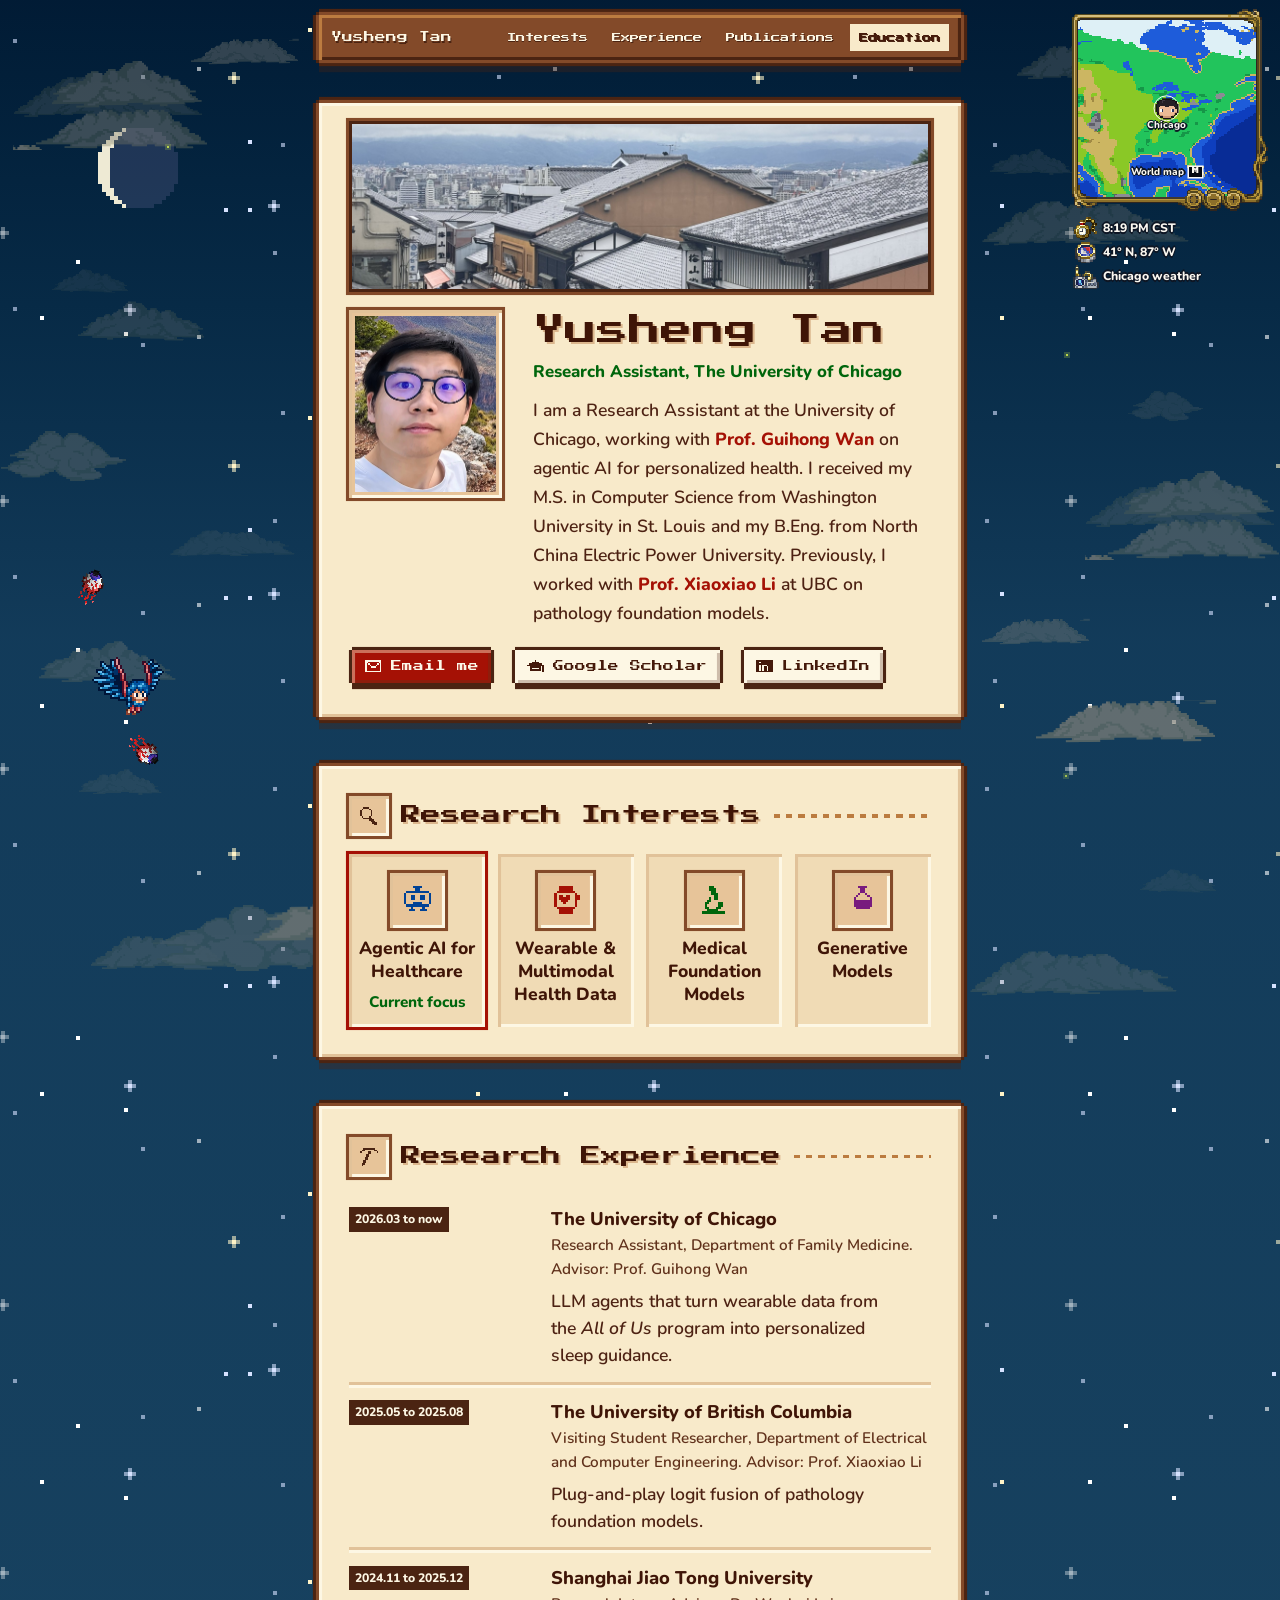
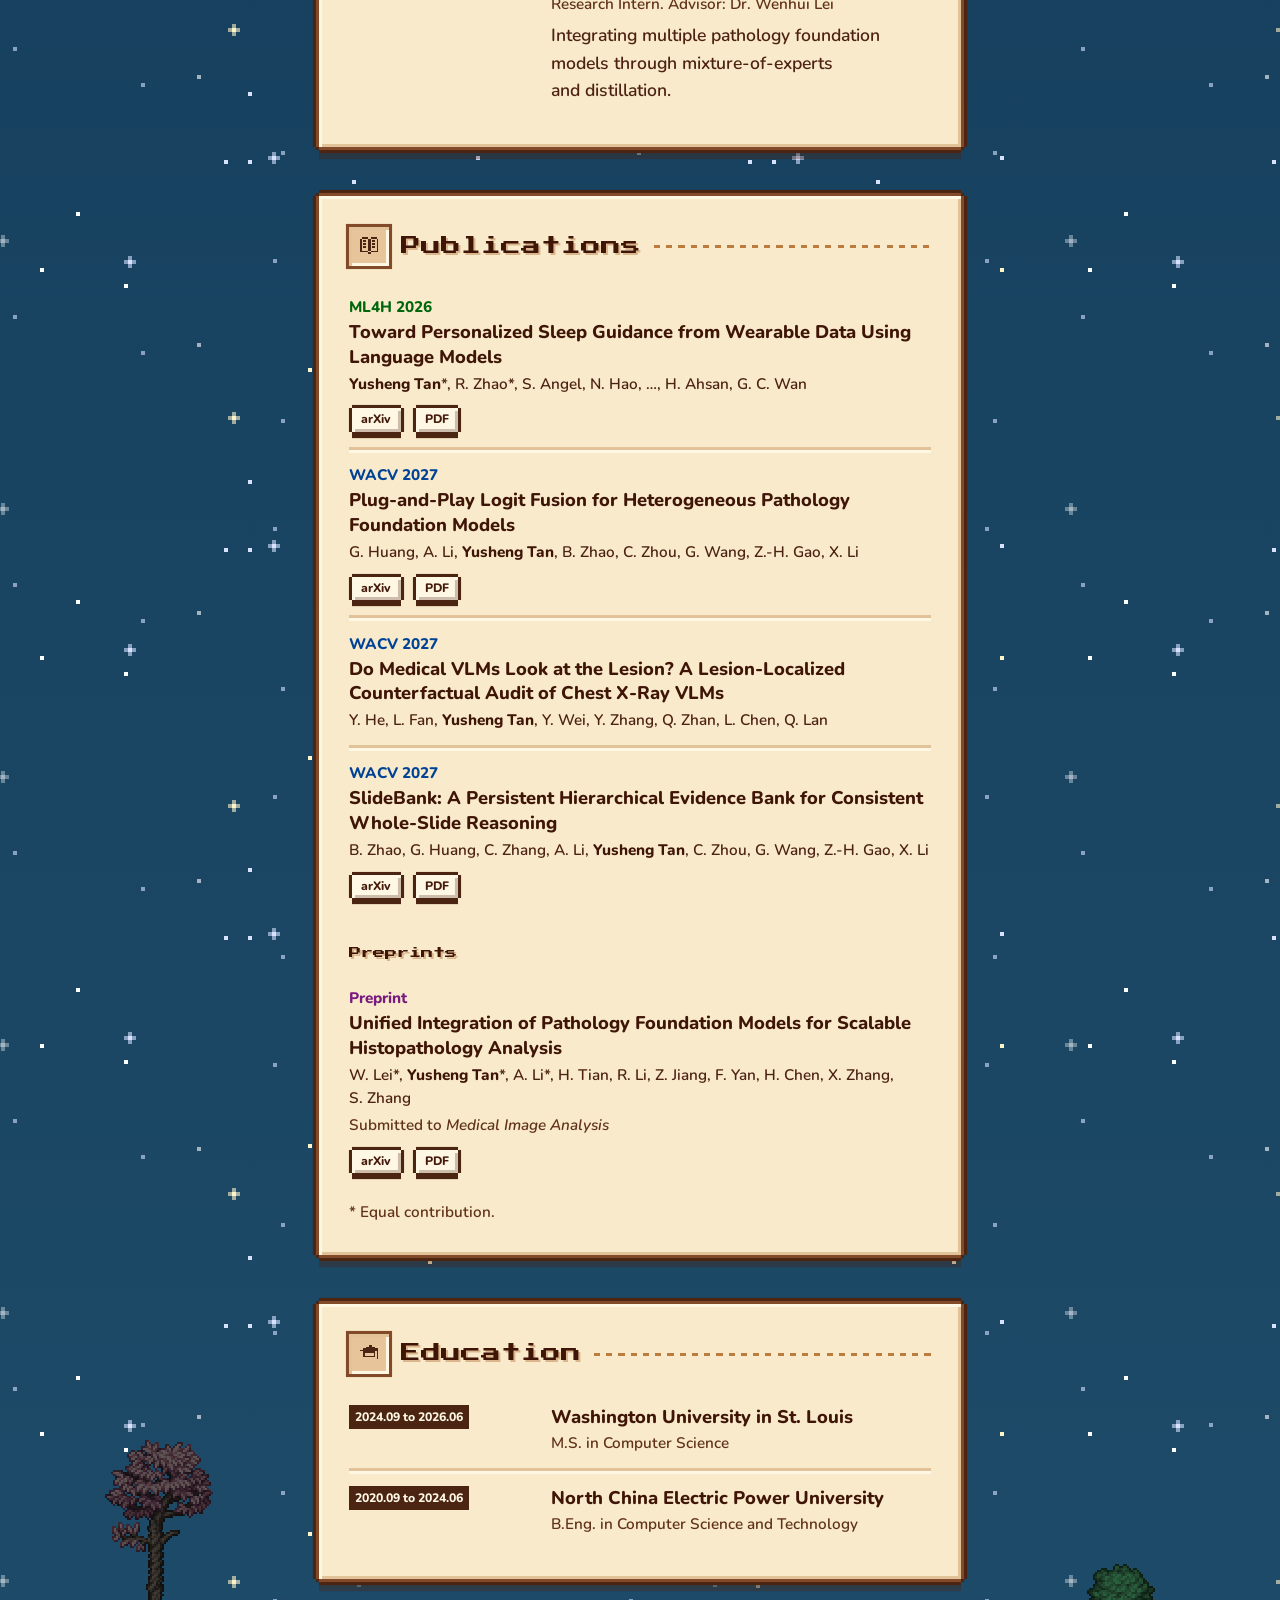
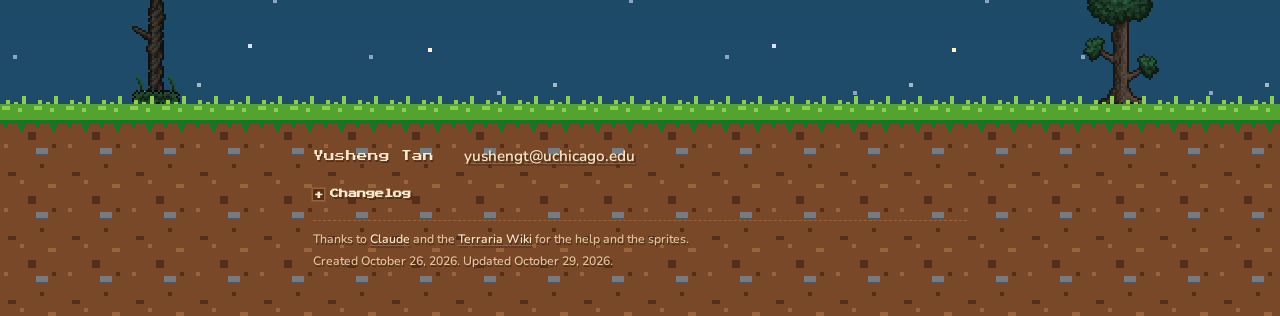
==== commit c570ffc2: "Map tab where the minimap has no room; the minimap names what it opens Phones and mid-width windows " ====
--- a/index.html
+++ b/index.html
@@ -57,7 +57,7 @@
 <link rel="preconnect" href="https://fonts.googleapis.com">
 <link rel="preconnect" href="https://fonts.gstatic.com" crossorigin>
 <link rel="stylesheet" href="https://fonts.googleapis.com/css2?family=Nunito:ital,wght@0,400;0,600;0,700;0,800;1,400&family=Press+Start+2P&display=swap">
-<link rel="stylesheet" href="style.css?v=e9ae29e6">
+<link rel="stylesheet" href="style.css?v=5b4ebe57">
 <script>
 // On desktop the whole page scales with the window so the panels always take about 55% of its
 // width, with sky either side. The scale follows the window's real width, not the browser
@@ -135,6 +135,7 @@
       <a href="#papers">Publications</a>
       <a href="#education">Education</a>
     </nav>
+    <button class="map-tab" type="button" aria-haspopup="dialog" aria-label="Open the world map" hidden><svg class="px-icon" viewBox="0 0 9 9" width="18" height="18" aria-hidden="true" focusable="false" shape-rendering="crispEdges"><rect x="2" y="0" width="5" height="1"/><rect x="1" y="1" width="2" height="1"/><rect x="6" y="1" width="2" height="1"/><rect x="0" y="2" width="2" height="1"/><rect x="7" y="2" width="2" height="1"/><rect x="0" y="3" width="1" height="1"/><rect x="4" y="3" width="1" height="1"/><rect x="8" y="3" width="1" height="1"/><rect x="0" y="4" width="2" height="1"/><rect x="7" y="4" width="2" height="1"/><rect x="1" y="5" width="2" height="1"/><rect x="6" y="5" width="2" height="1"/><rect x="2" y="6" width="2" height="1"/><rect x="5" y="6" width="2" height="1"/><rect x="3" y="7" width="3" height="1"/><rect x="4" y="8" width="1" height="1"/></svg><span>Map</span></button>
   </div>
 </header>
 
@@ -146,7 +147,8 @@
       </div>
       <span class="map-me"><span class="map-ping" aria-hidden="true"></span><img src="img/hud/head.png?v=4774bd37" width="15" height="14" alt=""><span class="map-name">Chicago</span></span>
     </div>
-    <button class="map-open" type="button" aria-haspopup="dialog" aria-label="Open the world map"></button>
+    <button class="map-open" type="button" aria-haspopup="dialog" aria-keyshortcuts="M" aria-label="Open the world map" title="Open the world map (M)"></button>
+    <span class="map-hint" aria-hidden="true">World map <kbd>M</kbd></span>
     <img class="map-frame" src="img/hud/frame.png?v=4774bd37" width="256" height="264" alt="">
     <button class="map-btn" type="button" data-map="reset" aria-label="Center the map on Chicago"></button>
     <button class="map-btn" type="button" data-map="out" aria-label="Zoom the map out"></button>
@@ -356,6 +358,8 @@
             <li>A preview card when the link is shared.</li>
             <li>A Terraria death screen for addresses that don’t exist, with a respawn back home.</li>
             <li>Map coins now change at every hundred, as in the game: 100 copper make a silver, 100 silver a gold.</li>
+            <li>A Map button in the top bar on phones and narrow windows, where the minimap has no room.</li>
+            <li>The minimap says it opens the world map, until you have opened it once.</li>
           </ul>
         </details>
         <details class="patch" name="patch">
@@ -429,6 +433,6 @@
 })();
 </script>
 <script src="critters.js?v=e8aad1ec" data-v="4774bd37" defer></script>
-<script src="hud.js?v=8c1296f7" defer></script>
+<script src="hud.js?v=737bf227" defer></script>
 </body>
 </html>
--- a/style.css
+++ b/style.css
@@ -130,6 +130,7 @@
   white-space: nowrap;
   transition: color var(--dur-micro) var(--ease-out);
 }
+.wordmark { margin-right: auto; }
 .wordmark:hover { color: var(--color-parchment-hi); }
 .wordmark:active { color: var(--color-parchment-lo); }
 .plank nav { display: flex; flex-wrap: wrap; gap: var(--space-xs); }
@@ -146,6 +147,23 @@
 .plank nav a:hover { background: var(--color-parchment); color: var(--color-parchment-ink); }
 .plank nav a:active { background: var(--color-parchment-lo); color: var(--color-parchment-ink); }
 .plank nav a[aria-current="true"] { background: var(--color-parchment); color: var(--color-parchment-ink); }
+/* the world map's way in where the minimap has no room: a tab like the others, with a pin */
+.map-tab {
+  display: inline-flex; align-items: center; gap: var(--space-xs);
+  padding: var(--space-xs) var(--space-sm); border: 0; cursor: pointer;
+  background: var(--color-wood-dark); color: var(--color-parchment-hi);
+  font-family: var(--font-display); font-size: 0.75rem; line-height: 1.2;
+  text-shadow: 1px 1px 0 var(--color-wood-dark);
+  transition: background-color var(--dur-micro) var(--ease-out), color var(--dur-micro) var(--ease-out);
+}
+.map-tab[hidden] { display: none; }
+.map-tab { margin-left: auto; }
+/* where the tab shows on a wider screen, it takes the name's place, as the phone bar already does
+   (the name heads the page just below) */
+.plank:has(.map-tab:not([hidden])) .wordmark { display: none; }
+.map-tab:hover { background: var(--color-parchment); color: var(--color-parchment-ink); }
+.map-tab:active { background: var(--color-parchment-lo); color: var(--color-parchment-ink); }
+.map-tab:focus-visible { outline: 2px solid var(--color-parchment-hi); outline-offset: 2px; }
 
 /* ── panels ── */
 main { display: grid; grid-template-columns: minmax(0, 1fr); gap: calc(var(--space-xl) + 2 * var(--px)); padding-block: var(--space-xl) var(--space-4xl); }
@@ -428,11 +446,14 @@
   .item { padding: var(--space-md) var(--space-xs); }
   .slot-item { width: 52px; height: 52px; }
   :root { --hud-h: 104px; }
-  .plank { flex-wrap: nowrap; padding: var(--space-xs); }
+  .plank { flex-wrap: nowrap; column-gap: var(--space-2xs); padding: var(--space-xs); }
   .wordmark { display: none; }
   /* phones: all four sections visible at once, two by two */
-  .plank nav { display: grid; grid-template-columns: repeat(2, minmax(0, 1fr)); gap: var(--space-2xs); width: 100%; }
+  /* columns as wide as their longest name, so Publications fits beside the Map tab */
+  .plank nav { display: grid; grid-template-columns: repeat(2, auto); justify-content: space-evenly; gap: var(--space-2xs); width: 100%; }
   .plank nav a { display: grid; place-items: center; min-height: 36px; padding: var(--space-2xs); text-align: center; font-size: 0.6875rem; }
+  /* the Map tab stands beside the four, as tall as both rows: the pin over its name */
+  .map-tab { flex-direction: column; justify-content: center; align-self: stretch; gap: var(--space-2xs); padding: var(--space-2xs); font-size: 0.6875rem; }
   .px-btn { font-size: 0.75rem; }
   .px-btn-sm { min-height: 40px; padding-inline: var(--space-md); }
   .ground-text a { display: inline-block; padding-block: var(--space-xs); }
@@ -485,6 +506,16 @@
   background: transparent; cursor: zoom-in; pointer-events: auto;
 }
 .map-open:focus-visible { outline: 2px solid var(--color-hud-text); outline-offset: -4px; }
+/* what the minimap opens, along its foot: shown until the map has been opened once, then only
+   on hover or focus */
+.map-hint {
+  position: absolute; left: 8px; top: 206px; width: 232px; text-align: center;
+  font-size: 13px; line-height: 1; white-space: nowrap; pointer-events: none;
+  transition: opacity var(--dur-short) var(--ease-out);
+}
+.map-hint kbd { display: inline-block; margin-left: var(--space-3xs); padding: var(--space-3xs) var(--space-2xs); font-family: var(--font-display); font-size: 9px; background: var(--color-map-void); box-shadow: 0 0 0 2px var(--color-hud-text); text-shadow: none; }
+.map-seen .map-hint { opacity: 0; }
+.map-seen .minimap:is(:hover, :focus-within) .map-hint { opacity: 1; }
 .map-btn {
   position: absolute; top: 235px; width: 26px; height: 28px; padding: 0; border: 0; border-radius: 50%;
   background: transparent; cursor: pointer; pointer-events: auto;
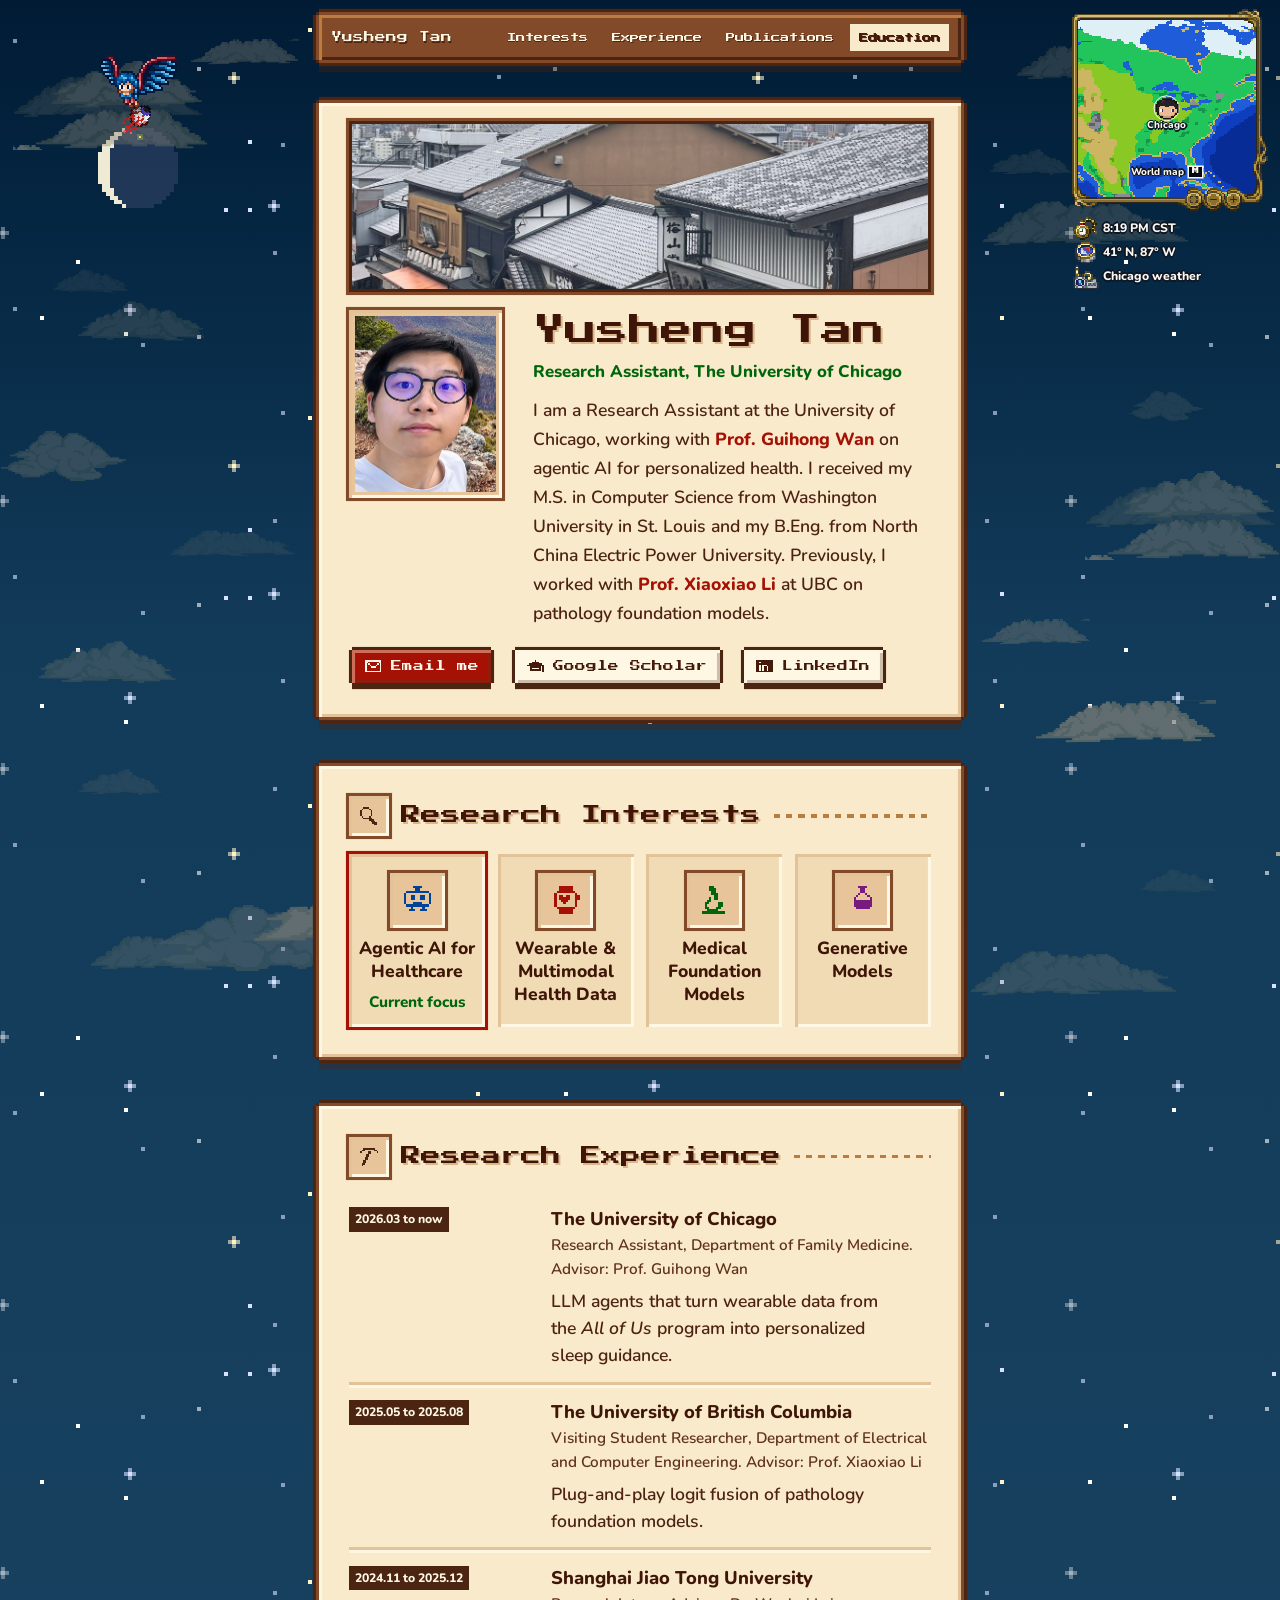
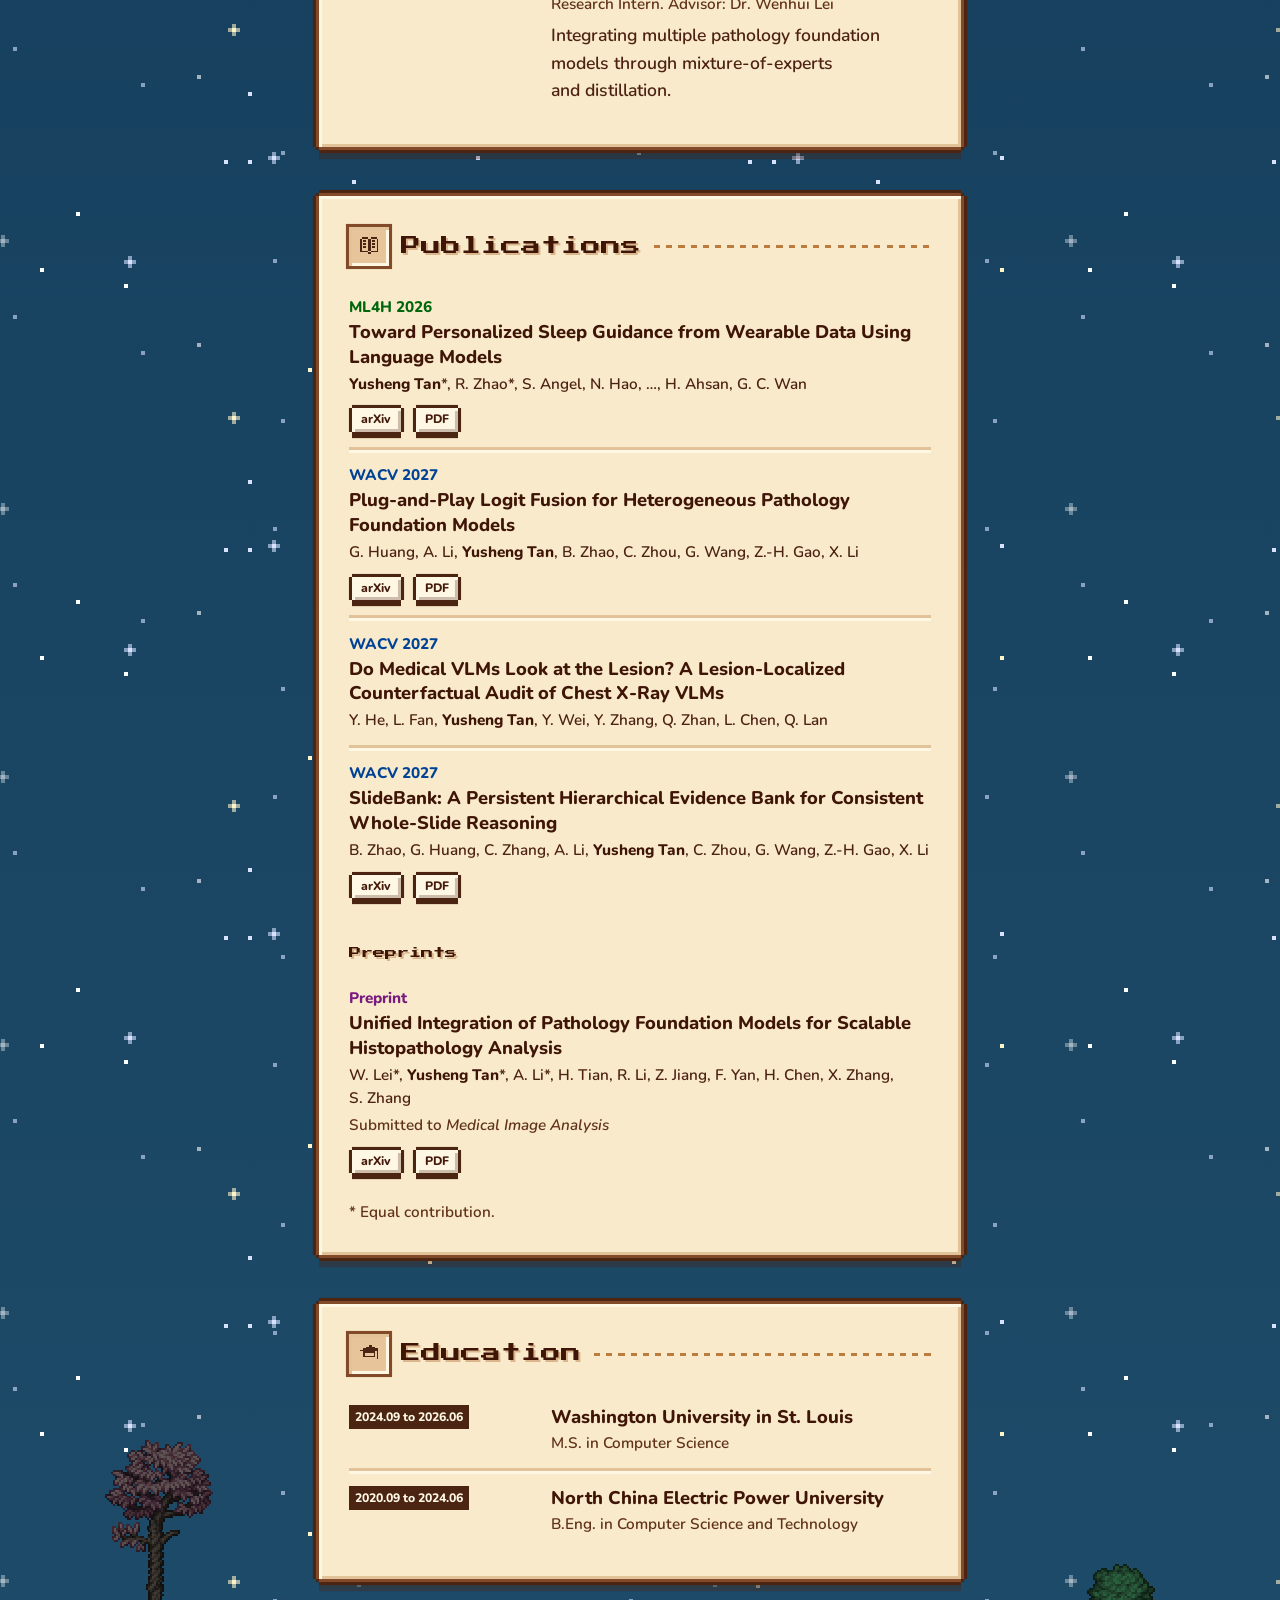
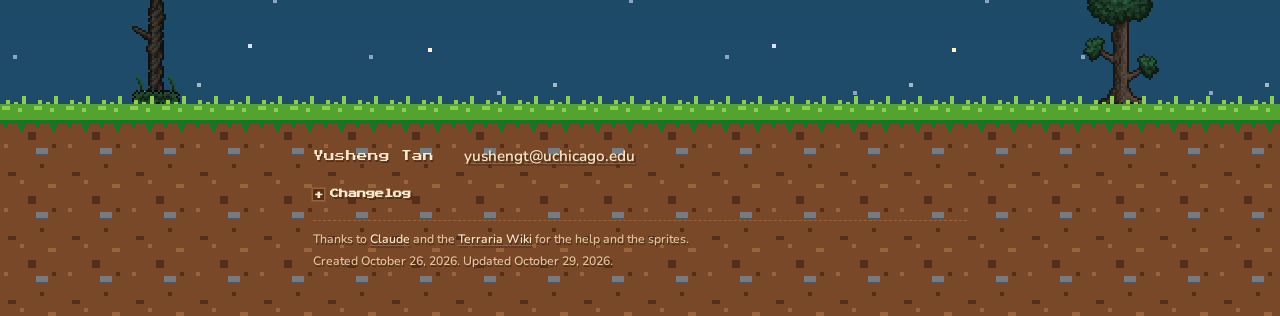
==== commit 377fdce4: "Map: no focus ring on the minimap after closing a map opened by click, tap or M Co-Authored-By: Clau" ====
--- a/index.html
+++ b/index.html
@@ -433,6 +433,6 @@
 })();
 </script>
 <script src="critters.js?v=e8aad1ec" data-v="4774bd37" defer></script>
-<script src="hud.js?v=737bf227" defer></script>
+<script src="hud.js?v=efd250e6" defer></script>
 </body>
 </html>
